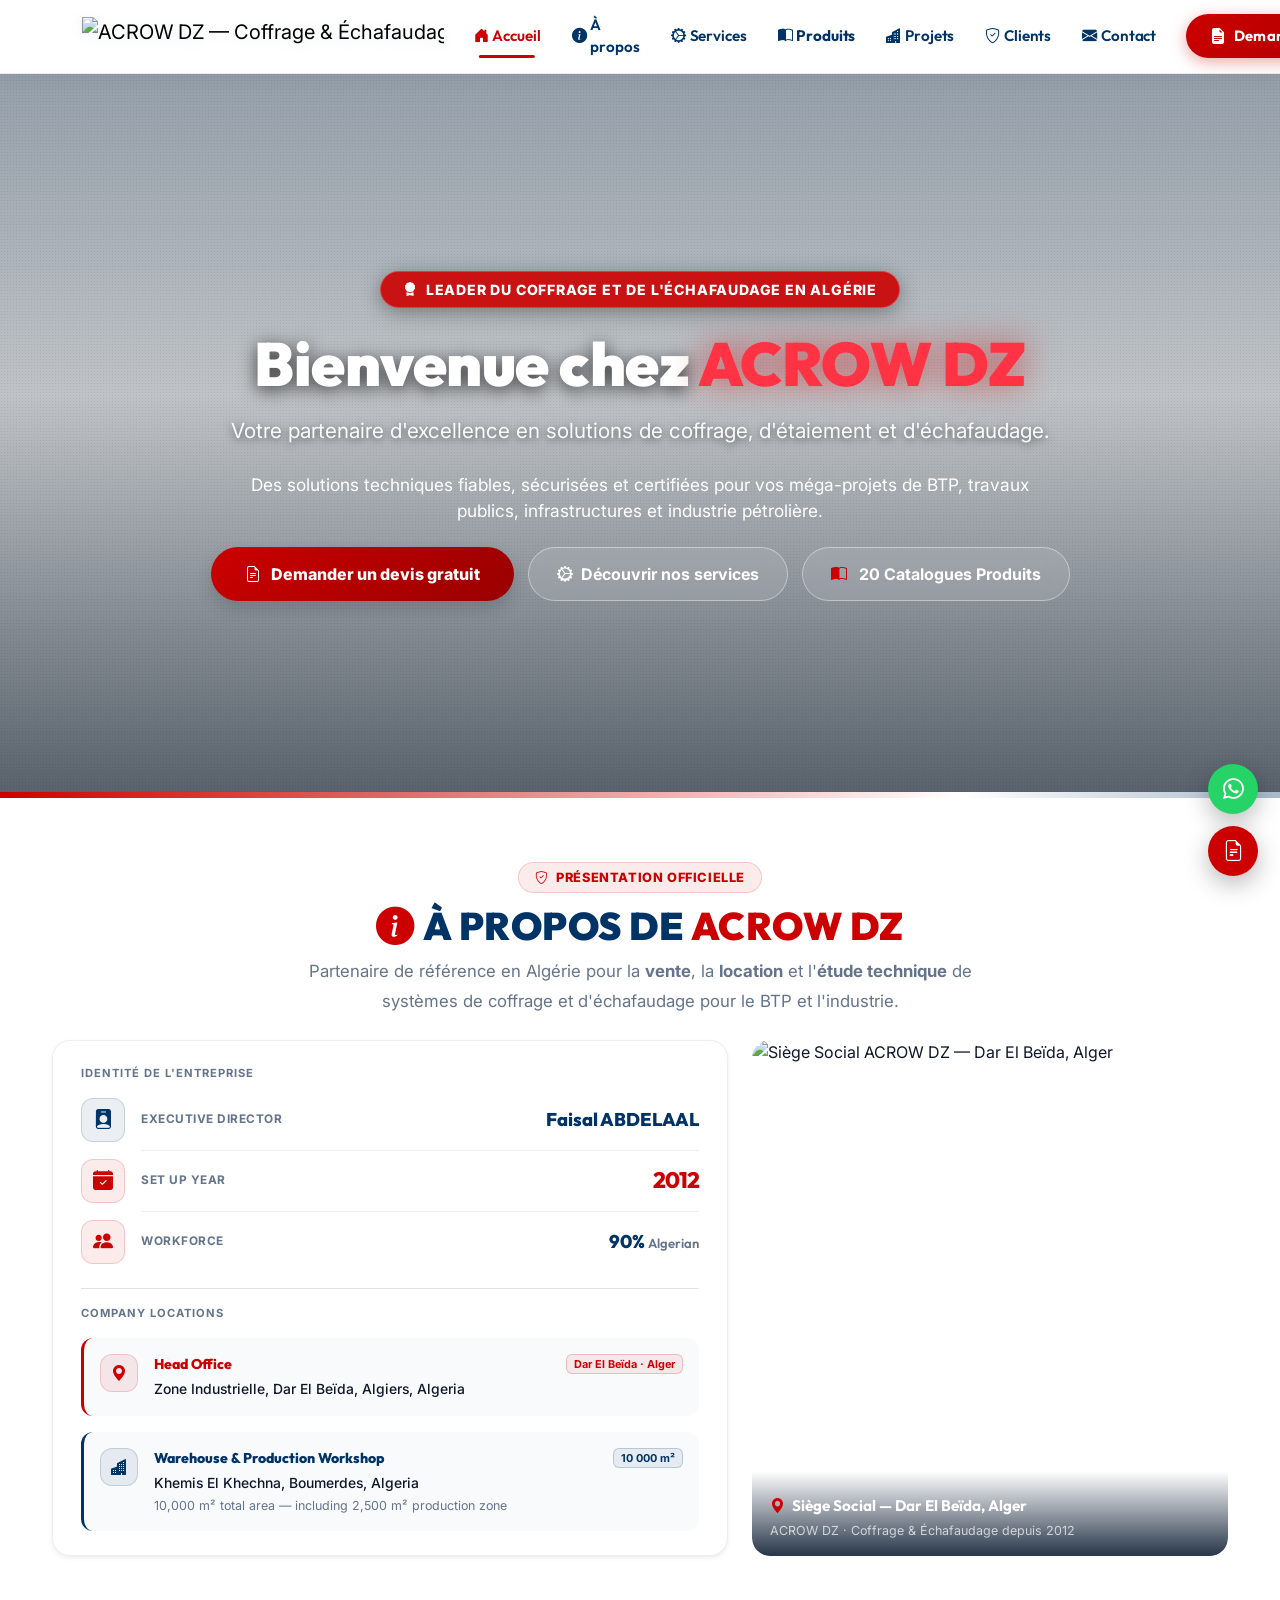
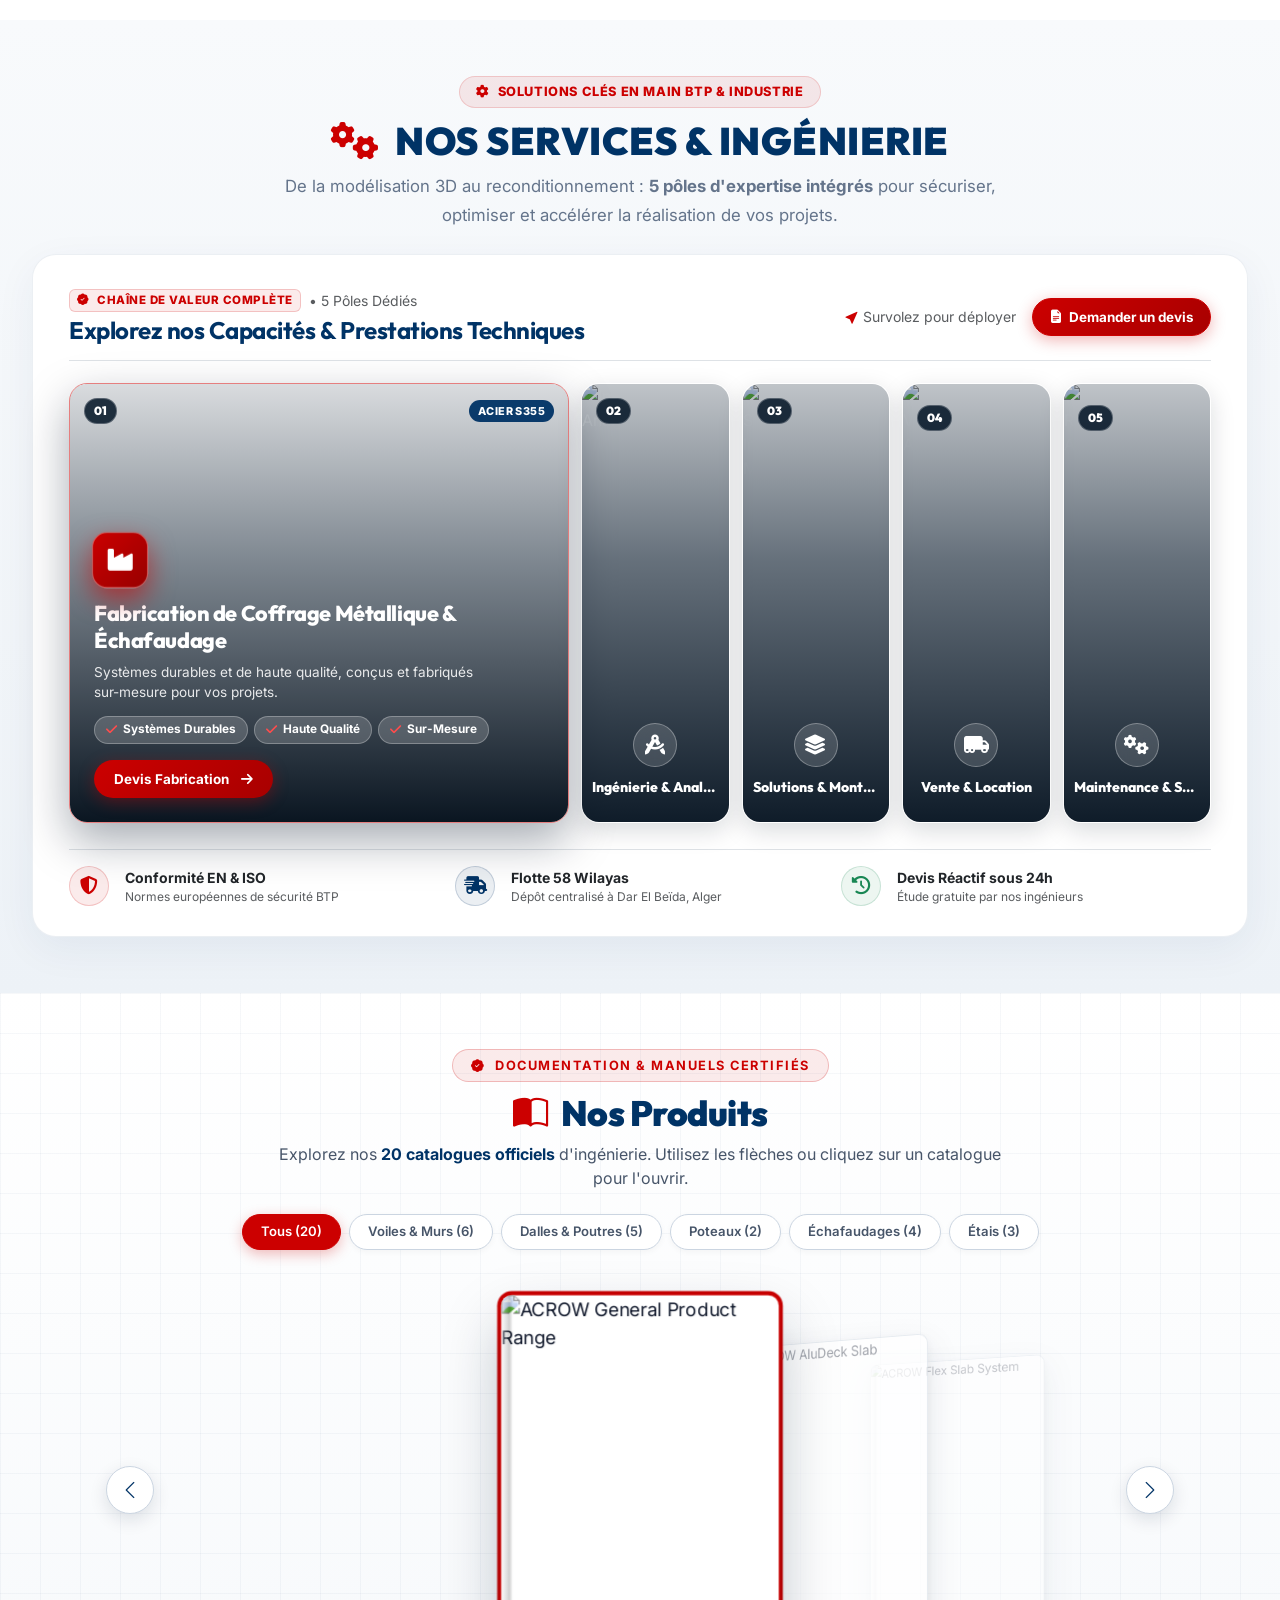
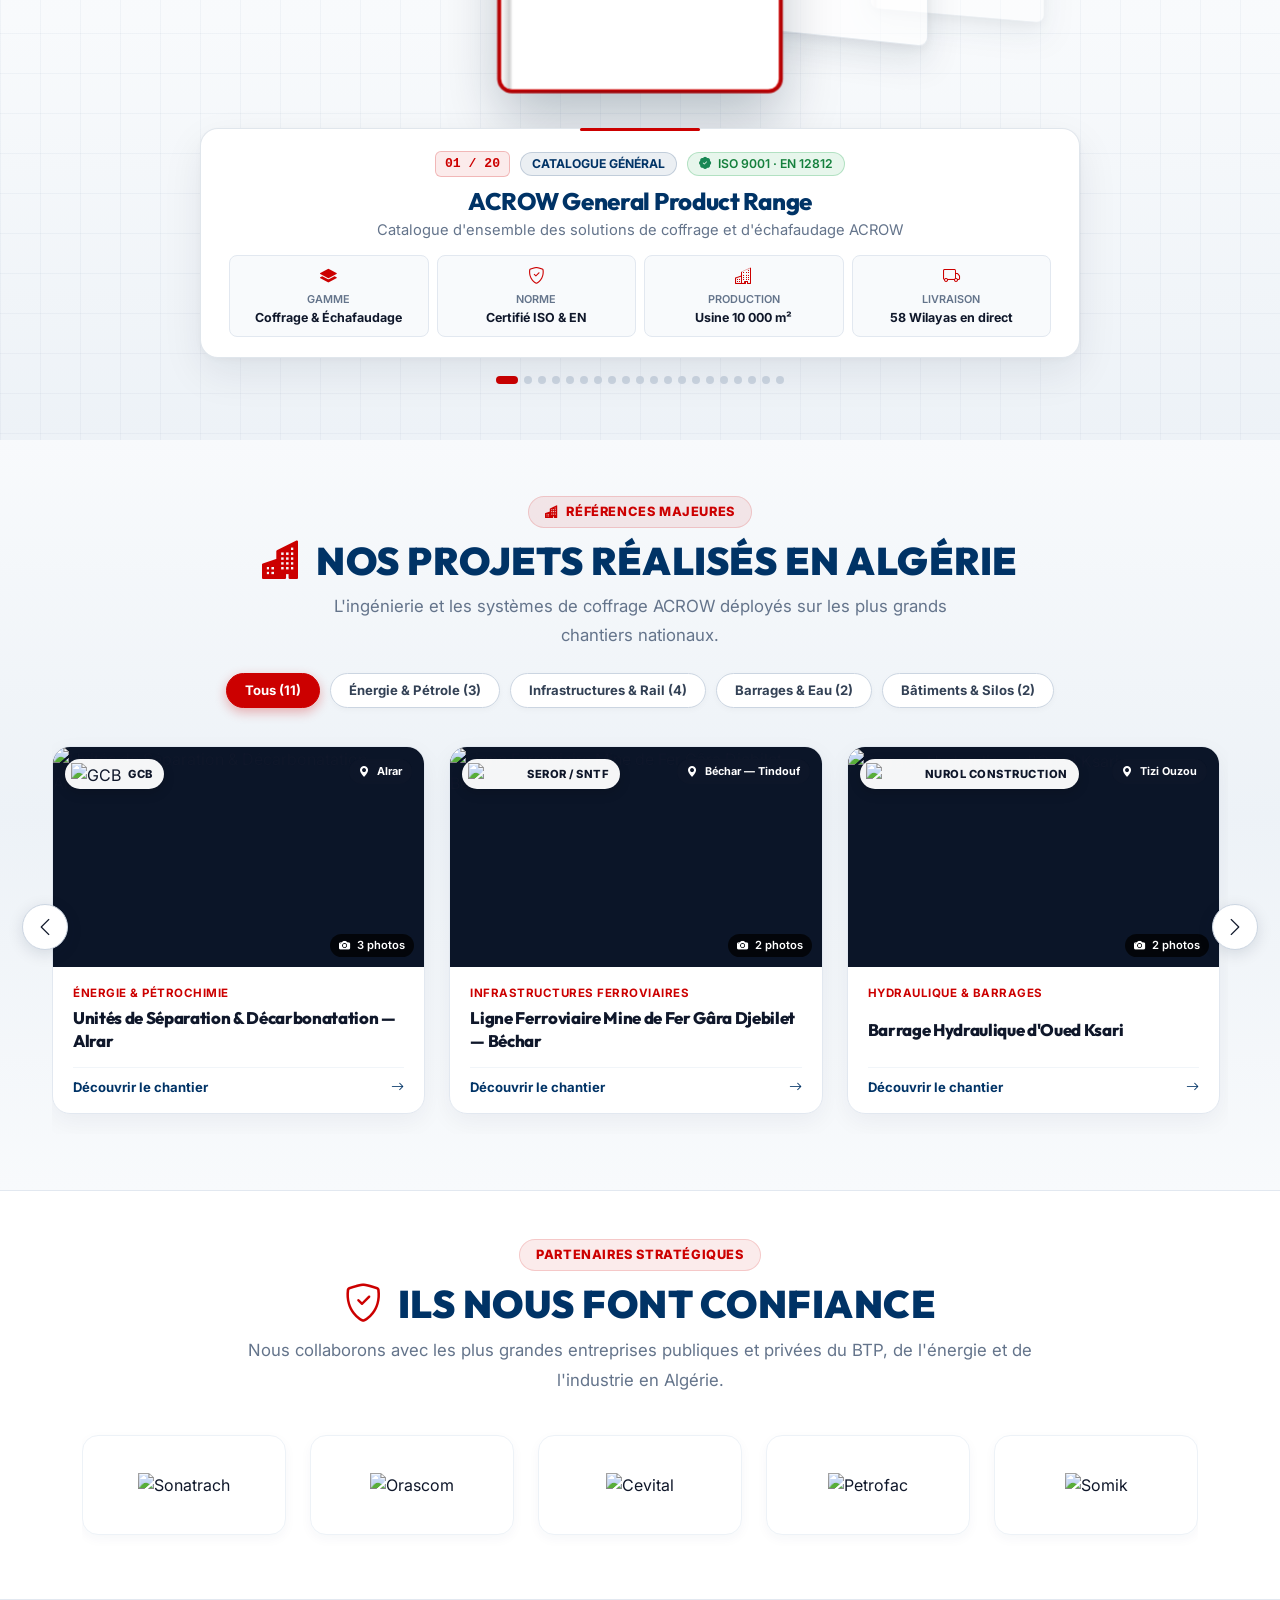
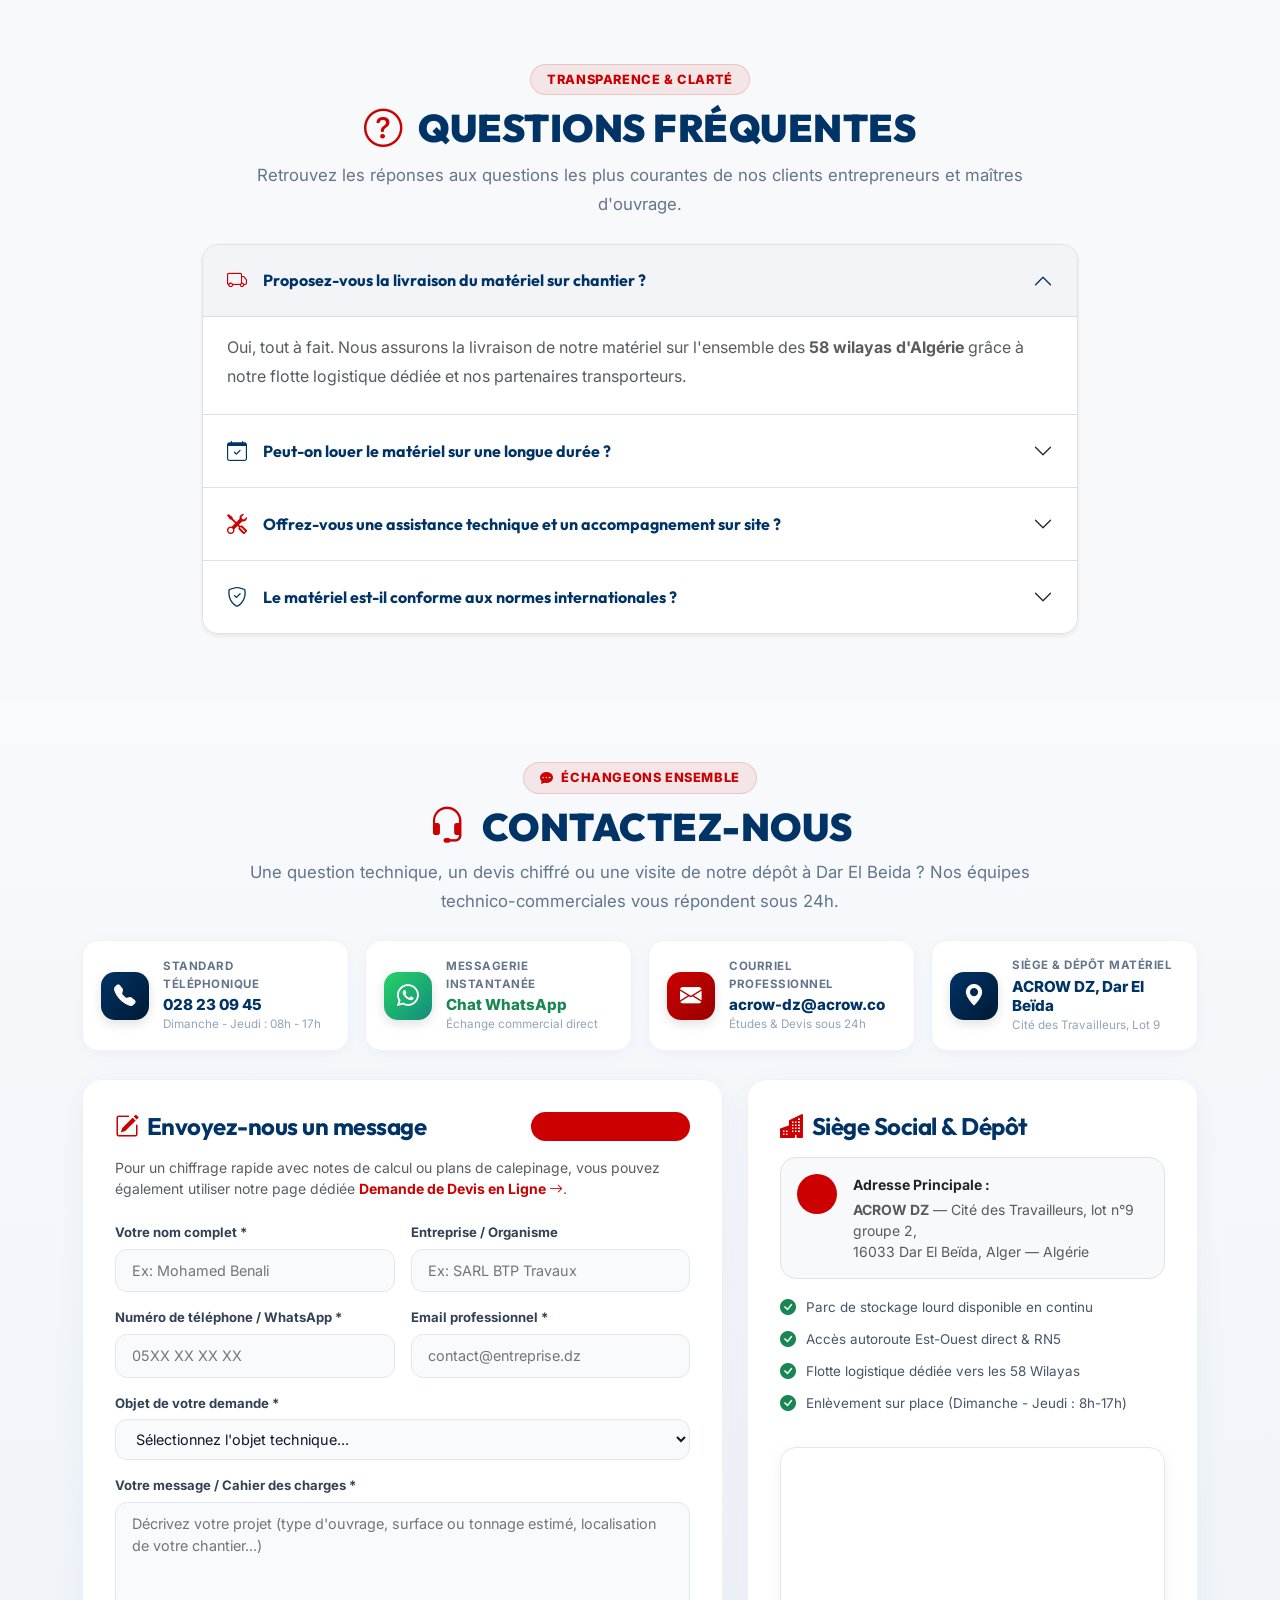
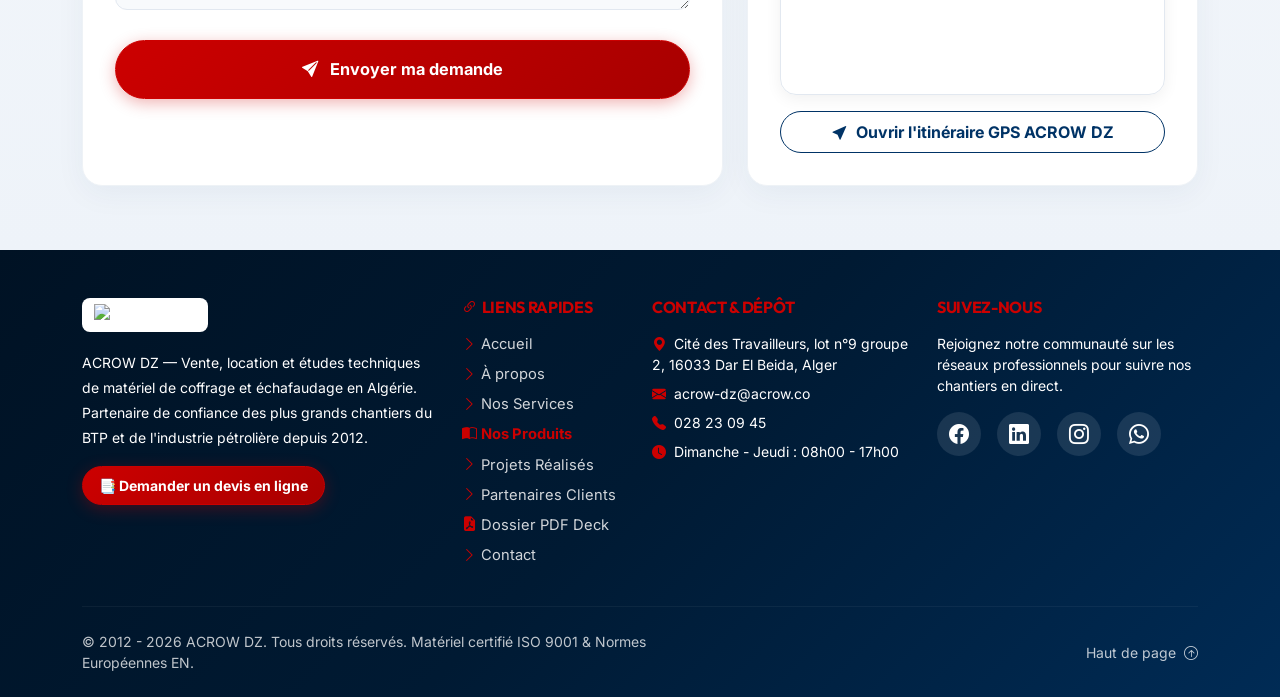
==== templates/index.html @ 298b7cd0 "Correction complete du scrolling et modernisation prestigieuse des icones de la section Services (Fo" ====
<!DOCTYPE html>
<html lang="fr">
<head>
  <meta charset="UTF-8" />
  <meta name="viewport" content="width=device-width, initial-scale=1.0, maximum-scale=5.0" />
  <meta name="description" content="ACROW DZ — Vente, location et études techniques de matériel de coffrage et échafaudage en Algérie. Solutions certifiées BTP, travaux publics et industrie." />
  <meta name="theme-color" content="#003366" />
  <meta http-equiv="Cache-Control" content="no-cache, no-store, must-revalidate" />
  <meta http-equiv="Pragma" content="no-cache" />
  <meta http-equiv="Expires" content="0" />
  <title>ACROW DZ — Leader du Coffrage & de l'Échafaudage en Algérie</title>

  <!-- Favicon -->
  <link rel="icon" type="image/png" href="assets/images/logo.png" />

  <!-- Preconnect & Google Fonts -->
  <link rel="preconnect" href="https://fonts.googleapis.com">
  <link rel="preconnect" href="https://fonts.gstatic.com" crossorigin>
  <link href="https://fonts.googleapis.com/css2?family=Inter:wght@300;400;500;600;700;800&family=Outfit:wght@400;500;600;700;800;900&family=Plus+Jakarta+Sans:wght@400;500;600;700;800&display=swap" rel="stylesheet">

  <!-- Bootstrap 5 CSS -->
  <link href="https://cdn.jsdelivr.net/npm/bootstrap@5.3.2/dist/css/bootstrap.min.css" rel="stylesheet" />

  <!-- Icons -->
  <!-- Local Offline Bootstrap Icons with CDN Fallback -->
  <link href="assets/vendor/bootstrap-icons/bootstrap-icons.css" rel="stylesheet" />
  <link href="https://cdn.jsdelivr.net/npm/bootstrap-icons@1.11.3/font/bootstrap-icons.css" rel="stylesheet" />
  <link rel="stylesheet" href="https://cdnjs.cloudflare.com/ajax/libs/font-awesome/6.4.2/css/all.min.css" />

  <!-- AOS Animations -->
  <link href="https://cdn.jsdelivr.net/npm/aos@2.3.4/dist/aos.css" rel="stylesheet" />

  <!-- Swiper Carousel -->
  <link rel="stylesheet" href="https://cdn.jsdelivr.net/npm/swiper@11/swiper-bundle.min.css" />

  <style>
    :root {
      /* Palette Officielle ACROW DZ */
      --primary-blue: #003366;
      --primary-blue-dark: #001a33;
      --primary-blue-deep: #001224;
      --primary-blue-light: #004d99;
      --accent-red: #cc0000;
      --accent-red-hover: #a80000;
      --accent-red-bright: #e60000;
      --accent-red-subtle: rgba(204, 0, 0, 0.08);

      /* Harmonisation Bootstrap 5 */
      --bs-primary: #003366;
      --bs-primary-rgb: 0, 51, 102;
      --bs-danger: #cc0000;
      --bs-danger-rgb: 204, 0, 0;
      --bs-link-color: #003366;
      --bs-link-hover-color: #cc0000;

      /* Neutres et Surfaces */
      --light-bg: #f8fafc;
      --card-bg: #ffffff;
      --section-alt-bg: #f1f5f9;
      --text-dark: #0f172a;
      --text-muted: #64748b;
      --white: #ffffff;
      --shadow-subtle: 0 4px 20px rgba(0, 51, 102, 0.06);
      --shadow-card: 0 10px 30px rgba(0, 51, 102, 0.08);
      --shadow-card-hover: 0 20px 45px rgba(0, 51, 102, 0.16);
      --border-radius: 20px;
      --header-height-desktop: 70px;
      --header-height-mobile: 64px;
    }

    /* Utilitaires de Couleurs Harmonisées ACROW DZ */
    .text-primary { color: var(--primary-blue) !important; }
    .bg-primary {
      --bs-bg-opacity: 1;
      background-color: rgba(0, 51, 102, var(--bs-bg-opacity)) !important;
    }
    .text-danger { color: var(--accent-red) !important; }
    .bg-danger {
      --bs-bg-opacity: 1;
      background-color: rgba(204, 0, 0, var(--bs-bg-opacity)) !important;
    }
    .border-primary { border-color: var(--primary-blue) !important; }
    .border-danger { border-color: var(--accent-red) !important; }

    .btn-outline-primary {
      color: var(--primary-blue) !important;
      border-color: var(--primary-blue) !important;
      background-color: transparent !important;
      transition: all 0.25s ease;
    }
    .btn-outline-primary:hover,
    .btn-outline-primary:active,
    .btn-outline-primary:focus {
      color: #ffffff !important;
      background-color: var(--primary-blue) !important;
      border-color: var(--primary-blue) !important;
      box-shadow: 0 6px 20px rgba(0, 51, 102, 0.25) !important;
    }

    .btn-danger {
      background: linear-gradient(135deg, var(--accent-red) 0%, #a80000 100%) !important;
      border-color: var(--accent-red) !important;
      color: #ffffff !important;
      box-shadow: 0 4px 16px rgba(204, 0, 0, 0.3) !important;
      transition: all 0.25s ease;
    }
    .btn-danger:hover,
    .btn-danger:active,
    .btn-danger:focus {
      background: linear-gradient(135deg, #e60000 0%, #bf0000 100%) !important;
      border-color: #bf0000 !important;
      color: #ffffff !important;
      box-shadow: 0 8px 24px rgba(204, 0, 0, 0.45) !important;
      transform: translateY(-2px);
    }

    .accordion-button:not(.collapsed) {
      color: var(--primary-blue) !important;
      background-color: rgba(0, 51, 102, 0.05) !important;
      box-shadow: inset 0 -1px 0 rgba(0, 51, 102, 0.12) !important;
    }
    .accordion-button:focus {
      border-color: var(--primary-blue) !important;
      box-shadow: 0 0 0 0.25rem rgba(0, 51, 102, 0.15) !important;
    }

    * { box-sizing: border-box; }
    html {
      scroll-behavior: smooth;
      width: 100%;
      max-width: 100vw;
      overflow-x: hidden;
      -webkit-text-size-adjust: 100%;
    }
    body {
      font-family: 'Inter', 'Plus Jakarta Sans', -apple-system, BlinkMacSystemFont, 'Segoe UI', Roboto, sans-serif;
      color: var(--text-dark);
      background-color: #ffffff;
      -webkit-font-smoothing: antialiased;
      -moz-osx-font-smoothing: grayscale;
      text-rendering: optimizeLegibility;
      overflow-x: hidden;
      width: 100%;
      max-width: 100vw;
      position: relative;
      padding-top: var(--header-height-desktop);
    }
    /* Empêche le zoom forcé d'iOS Safari lors du tap sur un champ de formulaire */
    @media (max-width: 768px) {
      input, select, textarea {
        font-size: 16px !important;
      }
    }
    @media (max-width: 991.98px) {
      body {
        padding-top: var(--header-height-mobile);
      }
    }
    h1, h2, h3, h4, h5, h6, .brand-font, .section-title {
      font-family: 'Outfit', -apple-system, BlinkMacSystemFont, sans-serif;
      letter-spacing: -0.02em;
    }
    section, header.hero {
      scroll-margin-top: calc(var(--header-height-desktop) + 16px);
    }
    @media (max-width: 991.98px) {
      section, header.hero {
        scroll-margin-top: calc(var(--header-height-mobile) + 16px);
      }
    }

    /* ==========================================
       SITE HEADER WRAPPER (UNIFIED FIXED CONTAINER)
       ========================================== */
    .site-header-wrapper {
      position: fixed;
      top: 0;
      left: 0;
      right: 0;
      width: 100%;
      z-index: 1050;
      transition: all 0.3s cubic-bezier(0.16, 1, 0.3, 1);
    }

    /* MODERN GLASS NAVBAR */
    .modern-navbar {
      background: rgba(255, 255, 255, 0.98) !important;
      backdrop-filter: blur(16px);
      -webkit-backdrop-filter: blur(16px);
      padding: 0.35rem 0;
      border-bottom: 1px solid rgba(0, 51, 102, 0.08);
      box-shadow: 0 4px 20px rgba(0, 26, 51, 0.06);
      transition: all 0.25s ease;
    }
    .site-header-wrapper.scrolled .modern-navbar {
      background: #ffffff !important;
      padding: 0.2rem 0;
      box-shadow: 0 6px 25px rgba(0, 26, 51, 0.12);
      border-bottom-color: rgba(0, 51, 102, 0.1);
    }

    .navbar-brand {
      display: inline-flex;
      align-items: center;
      transition: transform 0.25s ease;
    }
    .navbar-brand:hover {
      transform: scale(1.02);
    }
    .logo-navbar {
      height: 38px;
      max-height: 40px;
      width: auto;
      object-fit: contain;
      filter: drop-shadow(0 2px 6px rgba(0, 51, 102, 0.08));
      transition: height 0.25s ease, max-height 0.25s ease;
    }
    .site-header-wrapper.scrolled .logo-navbar {
      height: 32px;
      max-height: 34px;
    }
    @media (max-width: 991.98px) {
      .logo-navbar {
        height: 32px;
        max-height: 34px;
      }
      .site-header-wrapper.scrolled .logo-navbar {
        height: 28px;
        max-height: 30px;
      }
    }
    @media (max-width: 575.98px) {
      .logo-navbar {
        height: 27px;
        max-height: 28px;
      }
      .site-header-wrapper.scrolled .logo-navbar {
        height: 24px;
        max-height: 25px;
      }
    }

    /* Nav Links Styling */
    .navbar-nav {
      gap: 4px;
    }
    .nav-link {
      font-family: 'Outfit', sans-serif;
      font-weight: 600;
      font-size: 0.95rem;
      letter-spacing: -0.01em;
      color: var(--primary-blue) !important;
      position: relative;
      padding: 0.5rem 0.85rem !important;
      border-radius: 8px;
      transition: color 0.25s ease;
      display: inline-flex;
      align-items: center;
    }
    .nav-link::after {
      content: "";
      position: absolute;
      bottom: -2px;
      left: 50%;
      transform: translateX(-50%);
      width: 0;
      height: 3px;
      background: var(--accent-red);
      transition: width 0.25s ease;
      border-radius: 4px;
    }
    .nav-link:hover, .nav-link.active {
      color: var(--accent-red) !important;
    }
    .nav-link:hover::after, .nav-link.active::after {
      width: 60%;
    }

    /* Bouton Demande de Devis (Ajusté & Épuré) */
    .btn-devis-nav {
      background: linear-gradient(135deg, var(--accent-red) 0%, #a80000 100%);
      color: #ffffff !important;
      font-family: 'Outfit', sans-serif;
      font-weight: 700;
      font-size: 0.92rem;
      letter-spacing: 0.2px;
      border-radius: 50px;
      padding: 10px 24px;
      box-shadow: 0 4px 16px rgba(204, 0, 0, 0.35);
      border: none;
      display: inline-flex;
      align-items: center;
      gap: 8px;
      transition: all 0.25s ease;
      text-decoration: none;
      white-space: nowrap;
    }
    .btn-devis-nav:hover {
      background: linear-gradient(135deg, #e60000 0%, #bf0000 100%);
      color: #ffffff !important;
      transform: translateY(-2px);
      box-shadow: 0 8px 24px rgba(204, 0, 0, 0.5);
    }
    .btn-devis-nav i {
      font-size: 1rem;
    }

    /* Modern Toggler for Mobile */
    .navbar-toggler {
      border: 1.5px solid rgba(0, 51, 102, 0.16) !important;
      border-radius: 10px;
      padding: 7px 11px;
      background: rgba(0, 51, 102, 0.04);
      transition: all 0.2s ease;
    }
    .navbar-toggler:focus {
      box-shadow: 0 0 0 3px rgba(0, 51, 102, 0.12) !important;
    }
    .navbar-toggler-icon {
      width: 22px;
      height: 22px;
      background-size: 100% 100%;
    }

    /* Responsive Mobile Menu Drawer */
    @media (max-width: 991.98px) {
      .modern-navbar .navbar-collapse {
        background: #ffffff;
        border-radius: 18px;
        padding: 16px 20px 20px;
        margin-top: 12px;
        border: 1px solid rgba(0, 51, 102, 0.1);
        box-shadow: 0 16px 40px rgba(0, 26, 51, 0.16);
        max-height: calc(100vh - 85px);
        overflow-y: auto;
        -webkit-overflow-scrolling: touch;
      }
      .navbar-nav {
        gap: 0;
      }
      .navbar-nav .nav-item {
        border-bottom: 1px solid rgba(0, 51, 102, 0.05);
      }
      .navbar-nav .nav-item:last-child {
        border-bottom: none;
      }
      .navbar-nav .nav-link {
        padding: 12px 14px !important;
        font-size: 0.98rem;
        width: 100%;
        min-height: 44px;
        display: flex;
        align-items: center;
      }
      .nav-link::after {
        display: none;
      }
      .navbar-nav .nav-link.active,
      .navbar-nav .nav-link:hover {
        background: rgba(0, 51, 102, 0.04);
        border-radius: 8px;
      }
      .btn-devis-nav {
        width: 100%;
        justify-content: center;
        margin-top: 14px;
        padding: 12px 20px;
        font-size: 0.98rem;
        min-height: 44px;
      }
    }

    /* ==========================================
       HERO WITH CINEMATIC VIDEO BACKGROUND
       ========================================== */
    .hero {
      position: relative;
      min-height: calc(88vh - var(--header-height-desktop));
      display: flex;
      flex-direction: column;
      justify-content: center;
      align-items: center;
      color: var(--white);
      text-align: center;
      overflow: hidden;
      padding: 60px 0 50px;
    }
    @media (max-width: 991.98px) {
      .hero {
        min-height: calc(82vh - var(--header-height-mobile));
        padding: 48px 0 38px;
      }
    }
    @media (max-width: 575.98px) {
      .hero {
        min-height: auto;
        padding: 34px 0 28px;
      }
    }
    .hero video.video-bg {
      position: absolute;
      top: 0;
      left: 0;
      width: 100%;
      height: 100%;
      object-fit: cover;
      z-index: 0;
      filter: contrast(1.10) saturate(1.18) brightness(1.02);
      transform: translate3d(0, 0, 0);
      -webkit-transform: translate3d(0, 0, 0);
      backface-visibility: hidden;
      will-change: transform;
      image-rendering: -webkit-optimize-contrast;
      image-rendering: crisp-edges;
    }
    .hero::before {
      content: "";
      position: absolute;
      inset: 0;
      background: linear-gradient(180deg, rgba(0, 26, 51, 0.42) 0%, rgba(0, 15, 30, 0.25) 45%, rgba(0, 15, 30, 0.65) 100%);
      z-index: 1;
      pointer-events: none;
    }
    .hero::after {
      content: "";
      position: absolute;
      inset: 0;
      background-image: radial-gradient(rgba(0, 0, 0, 0.12) 1px, transparent 1px);
      background-size: 3px 3px;
      z-index: 1;
      pointer-events: none;
      opacity: 0.6;
    }
    .hero .container {
      position: relative;
      z-index: 2;
      max-width: 1040px;
      width: 100%;
    }
    .hero-badge-tag {
      display: inline-flex;
      align-items: center;
      gap: 8px;
      background: rgba(204, 0, 0, 0.9);
      backdrop-filter: blur(8px);
      color: #fff;
      font-weight: 800;
      font-size: 0.88rem;
      padding: 7px 22px;
      border-radius: 50px;
      letter-spacing: 0.8px;
      text-transform: uppercase;
      margin-bottom: 20px;
      box-shadow: 0 4px 20px rgba(0, 0, 0, 0.35);
      border: 1px solid rgba(255, 255, 255, 0.2);
    }
    @media (max-width: 575.98px) {
      .hero-badge-tag {
        font-size: 0.72rem;
        padding: 5px 14px;
        margin-bottom: 14px;
        letter-spacing: 0.4px;
      }
    }
    .hero h1 {
      font-size: clamp(1.85rem, 5.2vw, 3.8rem);
      font-weight: 900;
      letter-spacing: -0.5px;
      line-height: 1.18;
      margin-bottom: 1rem;
      text-shadow: 0 4px 18px rgba(0, 0, 0, 0.7);
    }
    .hero h1 .brand {
      color: #ff3344;
      text-shadow: 0 0 35px rgba(204, 0, 0, 0.6);
    }
    .hero p.lead {
      font-size: clamp(0.98rem, 2vw, 1.3rem);
      font-weight: 400;
      line-height: 1.55;
      max-width: 860px;
      margin: 0 auto 1.5rem;
      color: rgba(255, 255, 255, 0.95);
      text-shadow: 0 2px 8px rgba(0,0,0,0.6);
    }
    .hero-cta-group {
      display: flex;
      flex-wrap: wrap;
      justify-content: center;
      gap: 14px;
      margin-bottom: 0;
    }
    @media (max-width: 575.98px) {
      .hero-cta-group {
        flex-direction: column;
        align-items: center;
        gap: 10px;
        margin-bottom: 0;
      }
      .btn-hero-primary,
      .btn-hero-outline {
        width: 100% !important;
        max-width: 320px !important;
        justify-content: center !important;
        padding: 12px 20px !important;
        font-size: 0.92rem !important;
      }
    }
    .btn-hero-primary {
      background: linear-gradient(135deg, var(--accent-red) 0%, #990000 100%);
      color: #fff;
      font-weight: 800;
      border-radius: 50px;
      padding: 14px 34px;
      box-shadow: 0 8px 25px rgba(204, 0, 0, 0.45);
      border: none;
      display: inline-flex;
      align-items: center;
      gap: 10px;
      text-decoration: none;
    }
    .btn-hero-primary:hover {
      background: linear-gradient(135deg, #a80000 0%, #770000 100%);
      color: #fff;
      transform: translateY(-2px);
      box-shadow: 0 12px 30px rgba(204, 0, 0, 0.6);
    }
    .btn-hero-outline {
      background: rgba(255, 255, 255, 0.1);
      backdrop-filter: blur(10px);
      border: 1.5px solid rgba(255, 255, 255, 0.4);
      color: #fff;
      font-weight: 700;
      border-radius: 50px;
      padding: 14px 28px;
      display: inline-flex;
      align-items: center;
      gap: 8px;
      text-decoration: none;
    }
    .btn-hero-outline:hover {
      background: rgba(255, 255, 255, 0.25);
      border-color: #fff;
      color: #fff;
      transform: translateY(-2px);
    }

    /* HERO FEATURE RIBBON RESPONSIVE */
    .hero-feature-ribbon {
      display: grid;
      grid-template-columns: repeat(4, 1fr);
      gap: 12px;
      width: 100%;
      max-width: 1040px;
      margin: 0 auto;
    }
    .hero-feature-card {
      background: rgba(0, 26, 51, 0.78);
      backdrop-filter: blur(12px);
      -webkit-backdrop-filter: blur(12px);
      border: 1px solid rgba(255, 255, 255, 0.16);
      border-radius: 16px;
      padding: 12px 16px;
      display: flex;
      align-items: center;
      gap: 12px;
      text-align: left;
      box-shadow: 0 8px 25px rgba(0, 0, 0, 0.3);
      transition: all 0.3s;
    }
    .hero-feature-card:hover {
      background: rgba(0, 51, 102, 0.88);
      border-color: var(--accent-red);
      transform: translateY(-3px);
    }
    .hero-feature-icon {
      font-size: 1.6rem;
      color: #ff4d4d;
      flex-shrink: 0;
    }
    .hero-feature-title {
      font-weight: 700;
      font-size: 0.90rem;
      margin-bottom: 2px;
      color: #fff;
      line-height: 1.25;
    }
    .hero-feature-sub {
      font-size: 0.74rem;
      color: rgba(255, 255, 255, 0.75);
      margin: 0;
      line-height: 1.25;
    }
    @media (max-width: 991.98px) {
      .hero-feature-ribbon {
        grid-template-columns: repeat(2, 1fr);
        gap: 10px;
      }
      .hero-feature-card {
        padding: 10px 14px;
      }
      .hero-feature-icon {
        font-size: 1.35rem;
      }
      .hero-feature-title {
        font-size: 0.84rem;
      }
      .hero-feature-sub {
        font-size: 0.70rem;
      }
    }
    @media (max-width: 575.98px) {
      .hero-feature-ribbon {
        grid-template-columns: repeat(2, 1fr);
        gap: 8px;
      }
      .hero-feature-card {
        padding: 9px 10px;
        gap: 8px;
        border-radius: 12px;
      }
      .hero-feature-icon {
        font-size: 1.2rem;
      }
      .hero-feature-title {
        font-size: 0.76rem;
      }
      .hero-feature-sub {
        font-size: 0.65rem;
        display: -webkit-box;
        -webkit-line-clamp: 1;
        -webkit-box-orient: vertical;
        overflow: hidden;
      }
    }

    /* PULSE LINE */
    .pulse-line {
      height: 6px;
      width: 100%;
      background: linear-gradient(90deg, #cc0000, #ffffff, #003366, #ffffff, #cc0000);
      background-size: 300% 100%;
      animation: pulseMove 3.5s infinite linear;
    }
    @keyframes pulseMove {
      0% { background-position: 0% 50%; }
      100% { background-position: 100% 50%; }
    }

    /* ==========================================
       SECTION COMMONS & CARDS
       ========================================== */
    .section-title {
      color: var(--primary-blue);
      font-weight: 900;
      text-transform: uppercase;
      letter-spacing: 0.5px;
      font-size: clamp(1.8rem, 3vw, 2.5rem);
      margin-bottom: 0.6rem;
    }
    .section-sub {
      color: var(--text-muted);
      max-width: 820px;
      margin: 0 auto 2.5rem;
      font-size: 1.05rem;
      line-height: 1.75;
    }
    .badge-sub {
      display: inline-block;
      background: var(--accent-red-subtle);
      color: var(--accent-red);
      font-weight: 800;
      font-size: 0.8rem;
      padding: 5px 16px;
      border-radius: 50px;
      text-transform: uppercase;
      letter-spacing: 0.6px;
      margin-bottom: 10px;
      border: 1px solid rgba(204, 0, 0, 0.15);
    }

    /* ==========================================
       À PROPOS / COMPACT & SLEEK (PAS DE CARTE GRANDE NI CHARGÉE)
       ========================================== */
    .corporate-compact-card {
      background: #ffffff;
      border-radius: 18px;
      padding: 24px 28px;
      border: 1.5px solid rgba(0, 51, 102, 0.08);
      box-shadow: 0 6px 24px rgba(0, 51, 102, 0.05);
      transition: all 0.3s ease;
    }
    .corporate-compact-card:hover {
      box-shadow: 0 12px 32px rgba(0, 51, 102, 0.09);
      border-color: rgba(204, 0, 0, 0.25);
    }
    .compact-icon {
      width: 44px;
      height: 44px;
      border-radius: 12px;
      display: flex;
      align-items: center;
      justify-content: center;
      font-size: 1.25rem;
      flex-shrink: 0;
      transition: transform 0.25s ease;
    }
    .compact-icon-red {
      background: rgba(204, 0, 0, 0.08) !important;
      color: #cc0000 !important;
      border: 1px solid rgba(204, 0, 0, 0.16) !important;
    }
    .compact-icon-blue {
      background: rgba(0, 51, 102, 0.08) !important;
      color: #003366 !important;
      border: 1px solid rgba(0, 51, 102, 0.16) !important;
    }
    .compact-label {
      font-size: 0.74rem;
      font-weight: 700;
      text-transform: uppercase;
      letter-spacing: 0.5px;
      color: var(--text-muted);
      margin-bottom: 2px;
    }
    .compact-val {
      font-family: 'Outfit', sans-serif;
      font-size: 1.15rem;
      font-weight: 800;
      color: var(--primary-blue);
      line-height: 1.2;
    }
    .compact-loc-box {
      background: #f8fafc;
      border: 1px solid #e2e8f0;
      border-radius: 12px;
      padding: 14px 16px;
      transition: all 0.25s ease;
    }
    .compact-loc-box:hover {
      background: #ffffff;
      border-color: rgba(0, 51, 102, 0.2);
      box-shadow: 0 4px 14px rgba(0, 51, 102, 0.06);
    }
    .compact-loc-title {
      font-family: 'Outfit', sans-serif;
      font-size: 0.95rem;
      font-weight: 800;
    }
    .compact-loc-text {
      font-size: 0.88rem;
      color: var(--text-dark);
      font-weight: 500;
      line-height: 1.45;
    }

            /* ==========================================
       MODÈLE 3 : ACCORDÉON PANORAMIQUE EXPANSIBLE (GRANDE CARD)
       ========================================== */
    .services-grand-card {
      background: #ffffff;
      border-radius: 24px;
      padding: 34px 36px 30px;
      border: 1.5px solid rgba(0, 51, 102, 0.08);
      box-shadow: 0 12px 40px rgba(0, 51, 102, 0.06);
      transition: all 0.3s ease;
    }
    .services-grand-card:hover {
      box-shadow: 0 18px 50px rgba(0, 51, 102, 0.10);
      border-color: rgba(204, 0, 0, 0.22);
    }
    @media (max-width: 991.98px) {
      .services-grand-card {
        padding: 24px 20px;
        border-radius: 20px;
      }
    }
    @media (max-width: 575.98px) {
      .services-grand-card {
        padding: 18px 14px;
        border-radius: 16px;
      }
    }

    .services-accordion-wrap {
      display: flex;
      gap: 12px;
      height: 440px;
      width: 100%;
      margin: 22px 0 26px;
    }
    @media (max-width: 991.98px) {
      .services-accordion-wrap {
        height: 480px;
        gap: 8px;
      }
    }
    @media (max-width: 767.98px) {
      .services-accordion-wrap {
        flex-direction: column;
        height: auto;
        gap: 12px;
      }
    }

    .service-acc-panel {
      position: relative;
      flex: 1;
      height: 100%;
      border-radius: 18px;
      overflow: hidden;
      cursor: pointer;
      text-decoration: none;
      color: #ffffff;
      transition: flex 0.65s cubic-bezier(0.25, 1, 0.45, 1), transform 0.4s ease, box-shadow 0.4s ease;
      box-shadow: 0 8px 24px rgba(0, 18, 36, 0.15);
      border: 1.5px solid rgba(255, 255, 255, 0.12);
      display: flex;
      flex-direction: column;
      justify-content: flex-end;
    }
    @media (max-width: 767.98px) {
      .services-accordion-wrap {
        display: flex;
        flex-direction: column;
        height: auto;
        gap: 16px;
        margin: 12px 0 24px;
      }
      .service-acc-panel {
        min-height: 350px !important;
        height: auto !important;
        border-radius: 18px;
        box-shadow: 0 10px 28px rgba(0, 18, 36, 0.2);
        border: 1.5px solid rgba(255, 255, 255, 0.18);
        transition: border-color 0.25s ease, box-shadow 0.25s ease;
      }
      .service-acc-panel.is-in-view,
      .service-acc-panel:active {
        border-color: rgba(204, 0, 0, 0.8);
        box-shadow: 0 14px 36px rgba(204, 0, 0, 0.28);
      }
      .service-acc-title {
        font-size: 1.22rem;
        line-height: 1.3;
        margin-bottom: 8px;
      }
      .service-acc-desc {
        font-size: 0.86rem;
        line-height: 1.55;
        max-width: 100%;
        margin-bottom: 12px;
      }
      .service-acc-chips {
        margin-bottom: 14px;
      }
      .service-acc-btn {
        width: 100%;
        justify-content: center;
        padding: 11px 20px;
        font-size: 0.88rem;
      }
    }
    @media (max-width: 480px) {
      .services-accordion-wrap {
        gap: 14px;
      }
      .service-acc-panel {
        min-height: 330px !important;
        border-radius: 16px;
      }
      .service-acc-title {
        font-size: 1.12rem;
      }
      .service-acc-desc {
        font-size: 0.82rem;
      }
      .service-acc-chip {
        font-size: 0.70rem;
        padding: 3px 8px;
      }
    }

    /* Sticky Fast-Scroll Chips for Mobile Services */
    .services-mobile-chips-wrapper {
      position: sticky;
      top: 50px;
      z-index: 20;
      background: rgba(255, 255, 255, 0.95);
      backdrop-filter: blur(12px);
      -webkit-backdrop-filter: blur(12px);
      margin: -4px -14px 14px;
      padding: 8px 14px;
      border-bottom: 1px solid rgba(0, 51, 102, 0.08);
      border-top: 1px solid rgba(0, 51, 102, 0.04);
    }
    .services-mobile-chips {
      scrollbar-width: none;
      -ms-overflow-style: none;
      -webkit-overflow-scrolling: touch;
      display: flex;
      gap: 8px;
      padding: 2px 2px 4px;
    }
    .services-mobile-chips::-webkit-scrollbar {
      display: none;
    }
    .serv-mob-chip {
      background: #f1f5f9;
      border: 1.5px solid #cbd5e1;
      color: var(--primary-blue);
      font-size: 0.78rem;
      font-weight: 700;
      padding: 7px 15px;
      border-radius: 50px;
      white-space: nowrap;
      flex-shrink: 0;
      transition: all 0.2s ease;
      box-shadow: 0 2px 6px rgba(0, 0, 0, 0.04);
      cursor: pointer;
      display: inline-flex;
      align-items: center;
      gap: 6px;
    }
    .serv-mob-chip i {
      font-size: 0.85rem;
      color: var(--accent-red);
      transition: color 0.2s ease;
    }
    .serv-mob-chip:hover,
    .serv-mob-chip.active {
      background: var(--accent-red);
      color: #ffffff;
      border-color: var(--accent-red);
      box-shadow: 0 4px 14px rgba(204, 0, 0, 0.35);
    }
    .serv-mob-chip.active i {
      color: #ffffff;
    }

    /* Active / Hover flex expansion on desktop */
    @media (min-width: 768px) {
      .service-acc-panel:hover,
      .service-acc-panel.active {
        flex: 3.4;
        box-shadow: 0 18px 45px rgba(0, 18, 36, 0.35);
        border-color: rgba(204, 0, 0, 0.5);
      }
    }

    .service-acc-bg {
      position: absolute;
      inset: 0;
      width: 100%;
      height: 100%;
      object-fit: cover;
      object-position: center;
      transition: transform 0.7s cubic-bezier(0.25, 1, 0.45, 1);
      z-index: 1;
    }
    .service-acc-panel:hover .service-acc-bg,
    .service-acc-panel.active .service-acc-bg {
      transform: scale(1.08);
    }

    .service-acc-overlay {
      position: absolute;
      inset: 0;
      background: linear-gradient(180deg, rgba(0, 18, 36, 0.25) 0%, rgba(0, 18, 36, 0.6) 40%, rgba(0, 14, 28, 0.94) 100%);
      z-index: 2;
      transition: background 0.4s ease;
    }
    .service-acc-panel:hover .service-acc-overlay,
    .service-acc-panel.active .service-acc-overlay {
      background: linear-gradient(180deg, rgba(0, 18, 36, 0.15) 0%, rgba(0, 18, 36, 0.5) 40%, rgba(0, 12, 24, 0.96) 100%);
    }

    /* Top Tags inside Panel */
    .service-acc-top {
      position: absolute;
      top: 14px;
      left: 14px;
      right: 14px;
      display: flex;
      justify-content: space-between;
      align-items: center;
      z-index: 3;
    }
    .service-acc-num {
      background: rgba(0, 18, 36, 0.85);
      backdrop-filter: blur(8px);
      color: #ffffff;
      font-size: 0.74rem;
      font-weight: 900;
      padding: 3px 9px;
      border-radius: 20px;
      border: 1px solid rgba(255, 255, 255, 0.25);
      font-family: 'Outfit', sans-serif;
    }
    .service-acc-tag {
      background: var(--accent-red);
      color: #ffffff;
      font-size: 0.68rem;
      font-weight: 800;
      padding: 3px 9px;
      border-radius: 20px;
      text-transform: uppercase;
      letter-spacing: 0.4px;
      opacity: 0;
      transform: translateY(-6px);
      transition: all 0.4s ease 0.1s;
    }
    .service-acc-panel:hover .service-acc-tag,
    .service-acc-panel.active .service-acc-tag {
      opacity: 1;
      transform: translateY(0);
    }

    /* Collapsed Preview Label (Vertical or Compact) */
    .service-acc-collapsed-label {
      position: absolute;
      bottom: 24px;
      left: 0;
      right: 0;
      text-align: center;
      z-index: 3;
      padding: 0 10px;
      transition: opacity 0.3s ease, transform 0.3s ease;
    }
    .service-acc-collapsed-icon {
      width: 44px;
      height: 44px;
      border-radius: 50%;
      background: rgba(255, 255, 255, 0.15);
      backdrop-filter: blur(8px);
      border: 1.5px solid rgba(255, 255, 255, 0.3);
      display: flex;
      align-items: center;
      justify-content: center;
      margin: 0 auto 10px;
      font-size: 1.25rem;
      color: #fff;
    }
    .service-acc-collapsed-text {
      font-family: 'Outfit', sans-serif;
      font-weight: 800;
      font-size: 0.88rem;
      color: #ffffff;
      white-space: nowrap;
      overflow: hidden;
      text-overflow: ellipsis;
    }
    @media (min-width: 768px) {
      .service-acc-panel:hover .service-acc-collapsed-label,
      .service-acc-panel.active .service-acc-collapsed-label {
        opacity: 0;
        pointer-events: none;
        transform: translateY(15px);
      }
    }
    @media (max-width: 767.98px) {
      .service-acc-collapsed-label {
        display: none !important;
      }
    }

    /* Expanded Content */
    .service-acc-expanded {
      position: relative;
      z-index: 3;
      padding: 24px;
      opacity: 0;
      transform: translateY(20px);
      transition: opacity 0.45s ease 0.15s, transform 0.45s ease 0.15s;
      pointer-events: none;
    }
    @media (min-width: 768px) {
      .service-acc-panel:hover .service-acc-expanded,
      .service-acc-panel.active .service-acc-expanded {
        opacity: 1;
        transform: translateY(0);
        pointer-events: auto;
      }
    }
    @media (max-width: 767.98px) {
      .service-acc-expanded {
        opacity: 1 !important;
        transform: none !important;
        pointer-events: auto !important;
      }
      .service-acc-tag {
        opacity: 1 !important;
        transform: none !important;
      }
    }

    .service-acc-icon-badge {
      width: 52px;
      height: 52px;
      border-radius: 14px;
      background: linear-gradient(135deg, #cc0000 0%, #990000 100%);
      border: 1.5px solid rgba(255, 255, 255, 0.35);
      display: inline-flex;
      align-items: center;
      justify-content: center;
      font-size: 1.45rem;
      color: #ffffff;
      box-shadow: 0 8px 22px rgba(204, 0, 0, 0.45);
      margin-bottom: 14px;
      backdrop-filter: blur(8px);
      -webkit-backdrop-filter: blur(8px);
      transition: transform 0.3s ease, box-shadow 0.3s ease;
    }
    .service-acc-panel:hover .service-acc-icon-badge,
    .service-acc-panel.active .service-acc-icon-badge {
      transform: scale(1.08);
      box-shadow: 0 10px 25px rgba(204, 0, 0, 0.6);
    }
    @media (max-width: 767.98px) {
      .service-acc-icon-badge {
        width: 44px;
        height: 44px;
        font-size: 1.25rem;
        border-radius: 12px;
        margin-bottom: 10px;
      }
    }
    .service-acc-title {
      font-family: 'Outfit', sans-serif;
      font-weight: 800;
      font-size: 1.35rem;
      color: #ffffff;
      margin-bottom: 8px;
      line-height: 1.25;
    }
    .service-acc-desc {
      font-size: 0.85rem;
      color: rgba(255, 255, 255, 0.88);
      line-height: 1.5;
      margin-bottom: 14px;
      max-width: 380px;
    }
    .service-acc-chips {
      display: flex;
      gap: 6px;
      flex-wrap: wrap;
      margin-bottom: 16px;
    }
    .service-acc-chip {
      background: rgba(255, 255, 255, 0.18);
      backdrop-filter: blur(8px);
      -webkit-backdrop-filter: blur(8px);
      color: #ffffff;
      font-size: 0.74rem;
      font-weight: 700;
      padding: 4px 11px;
      border-radius: 20px;
      border: 1px solid rgba(255, 255, 255, 0.28);
      display: inline-flex;
      align-items: center;
      gap: 6px;
    }
    .service-acc-chip i {
      color: #ff4d4d;
      font-size: 0.8rem;
    }
    .service-acc-btn {
      background: linear-gradient(135deg, var(--accent-red) 0%, #a80000 100%);
      color: #ffffff !important;
      font-weight: 700;
      font-size: 0.84rem;
      padding: 9px 20px;
      border-radius: 50px;
      display: inline-flex;
      align-items: center;
      gap: 8px;
      text-decoration: none;
      box-shadow: 0 4px 16px rgba(204, 0, 0, 0.35);
      transition: all 0.25s ease;
    }
    .service-acc-btn:hover {
      background: linear-gradient(135deg, #e60000 0%, #bf0000 100%);
      color: #ffffff !important;
      transform: translateX(4px);
      box-shadow: 0 6px 20px rgba(204, 0, 0, 0.5);
    }
    .service-inner-action i {
      transition: transform 0.25s ease;
    }

    /* CARD HOVER STYLES */
    .card-modern {
      background: #fff;
      border: 1px solid rgba(0, 51, 102, 0.08);
      border-radius: var(--border-radius);
      overflow: hidden;
      box-shadow: var(--shadow-card);
      transition: transform 0.35s cubic-bezier(0.165, 0.84, 0.44, 1), box-shadow 0.35s ease, border-color 0.35s;
    }
    .card-modern:hover {
      transform: translateY(-8px);
      box-shadow: var(--shadow-card-hover);
      border-color: rgba(204, 0, 0, 0.3);
    }
    .img-zoom {
      transition: transform 0.6s ease;
      object-fit: cover;
      width: 100%;
    }
    .card-modern:hover .img-zoom {
      transform: scale(1.08);
    }
    .badge-top {
      position: absolute;
      top: 1rem;
      left: 1rem;
      z-index: 2;
      border-radius: 999px;
      padding: 0.45rem 1rem;
      font-size: 0.78rem;
      font-weight: 800;
      letter-spacing: 0.4px;
      box-shadow: 0 4px 12px rgba(0, 0, 0, 0.25);
    }

    /* STATS COUNTER BOXES */
    .counter-box {
      background: #ffffff;
      border-radius: 20px;
      padding: 2.2rem 1.6rem;
      box-shadow: var(--shadow-card);
      border: 1px solid rgba(0, 51, 102, 0.08);
      position: relative;
      overflow: hidden;
    }
    .counter-box::before {
      content: "";
      position: absolute;
      top: 0;
      left: 0;
      right: 0;
      height: 4px;
      background: linear-gradient(90deg, var(--accent-red), var(--primary-blue));
    }
    .counter-box:hover {
      transform: translateY(-6px);
      box-shadow: var(--shadow-card-hover);
      border-color: var(--accent-red);
    }
    .counter {
      font-size: 3rem;
      font-weight: 900;
      line-height: 1;
      margin-bottom: 0.4rem;
      font-family: 'Outfit', sans-serif;
      letter-spacing: -0.03em;
    }

    /* ==========================================
       E-BOOK SECTION (ULTRA HD STYLING)
       ========================================== */
    .ebook-section {
      background: linear-gradient(180deg, #f8fafc 0%, #eef3f9 100%);
      position: relative;
    }
    .ebook-search-bar-wrapper {
      max-width: 650px;
      margin: 0 auto 1.8rem;
      position: relative;
    }
    .ebook-search-input {
      width: 100%;
      padding: 15px 22px 15px 52px;
      border-radius: 50px;
      border: 2px solid #cbd5e1;
      font-size: 1rem;
      box-shadow: 0 6px 20px rgba(0, 51, 102, 0.05);
      outline: none;
      transition: all 0.3s;
      background: #fff;
    }
    .ebook-search-input:focus {
      border-color: var(--accent-red);
      box-shadow: 0 6px 24px rgba(204, 0, 0, 0.18);
    }
    .ebook-search-icon {
      position: absolute;
      left: 20px;
      top: 50%;
      transform: translateY(-50%);
      color: #94a3b8;
      font-size: 1.25rem;
    }

    .ebook-filter-chips {
      display: flex;
      flex-wrap: wrap;
      justify-content: center;
      gap: 10px;
      margin-bottom: 2rem;
    }
    .ebook-chip {
      background: #ffffff;
      color: var(--text-dark);
      border: 1.5px solid #cbd5e1;
      border-radius: 50px;
      padding: 8px 20px;
      font-size: 0.9rem;
      font-weight: 700;
      cursor: pointer;
      transition: all 0.25s;
      box-shadow: 0 2px 8px rgba(0,0,0,0.03);
    }
    .ebook-chip:hover {
      border-color: var(--primary-blue);
      color: var(--primary-blue);
      transform: translateY(-1px);
    }
    .ebook-chip.active {
      background: var(--primary-blue);
      color: #fff;
      border-color: var(--primary-blue);
      box-shadow: 0 6px 18px rgba(0, 51, 102, 0.28);
    }

    /* HORIZONTAL SLIDER CONTAINER (1 SEULE LIGNE FLUIDE) */
    .ebook-slider-wrapper {
      position: relative;
      margin: 1.5rem 0 2rem;
    }
    .ebook-slider-track {
      display: flex;
      flex-wrap: nowrap;
      gap: 24px;
      overflow-x: auto;
      overflow-y: hidden;
      scroll-behavior: smooth;
      scroll-snap-type: x mandatory;
      padding: 16px 8px 24px;
      -webkit-overflow-scrolling: touch;
      scrollbar-width: thin;
      scrollbar-color: var(--accent-red) rgba(0, 51, 102, 0.08);
    }
    .ebook-slider-track::-webkit-scrollbar {
      height: 8px;
    }
    .ebook-slider-track::-webkit-scrollbar-track {
      background: rgba(0, 51, 102, 0.06);
      border-radius: 10px;
    }
    .ebook-slider-track::-webkit-scrollbar-thumb {
      background: linear-gradient(90deg, var(--accent-red), var(--primary-blue));
      border-radius: 10px;
    }
    /* ==========================================
       SECTION PRODUITS : KIOSQUE 3D EN BACKGROUND BLANC ÉPURÉ
       ========================================== */
    .kiosk-coverflow-section {
      background: linear-gradient(180deg, #ffffff 0%, #f8fafc 60%, #edf2f7 100%);
      padding: 65px 0 60px;
      position: relative;
      color: #0f172a;
      contain: layout style;
    }

    /* Ambient technical architectural grid (subtle on white) */
    .kiosk-coverflow-section::before {
      content: "";
      position: absolute;
      top: 0; left: 0; right: 0; bottom: 0;
      background-image: 
        linear-gradient(rgba(0, 51, 102, 0.035) 1px, transparent 1px),
        linear-gradient(90deg, rgba(0, 51, 102, 0.035) 1px, transparent 1px);
      background-size: 40px 40px;
      pointer-events: none;
    }

    .badge-sub-neon {
      display: inline-flex;
      align-items: center;
      gap: 6px;
      background: rgba(204, 0, 0, 0.08);
      color: var(--accent-red);
      border: 1px solid rgba(204, 0, 0, 0.22);
      font-size: 0.80rem;
      font-weight: 700;
      text-transform: uppercase;
      letter-spacing: 1.5px;
      padding: 6px 18px;
      border-radius: 50px;
      margin-bottom: 10px;
    }
    .kiosk-title {
      color: var(--primary-blue);
      font-size: 2.2rem;
      font-weight: 900;
      letter-spacing: -0.5px;
    }
    .kiosk-sub {
      color: #475569;
      font-size: 1rem;
      max-width: 760px;
      margin: 0 auto;
    }
    .kiosk-sub strong {
      color: var(--primary-blue);
    }

    /* Filter Bar */
    .kiosk-filter-bar {
      display: flex;
      flex-wrap: wrap;
      justify-content: center;
      gap: 8px;
      margin: 24px 0 20px;
      position: relative;
      z-index: 5;
    }
    .kiosk-filter-chip {
      background: #ffffff;
      color: #475569;
      border: 1.5px solid #cbd5e1;
      border-radius: 50px;
      padding: 7px 18px;
      font-size: 0.82rem;
      font-weight: 600;
      cursor: pointer;
      box-shadow: 0 2px 6px rgba(0, 0, 0, 0.04);
      transition: all 0.2s ease;
    }
    .kiosk-filter-chip:hover {
      background: #f1f5f9;
      color: var(--primary-blue);
      border-color: #94a3b8;
      box-shadow: 0 4px 10px rgba(0, 0, 0, 0.07);
    }
    .kiosk-filter-chip.active {
      background: var(--accent-red);
      color: #ffffff;
      border-color: var(--accent-red);
      box-shadow: 0 4px 14px rgba(204, 0, 0, 0.28);
    }

    /* 3D Coverflow Stage (Hardware Accelerated & Lightweight) */
    .kiosk-stage-container {
      position: relative;
      width: 100%;
      max-width: 1100px;
      margin: 0 auto;
      perspective: 1100px;
      perspective-origin: 50% 45%;
      height: 440px;
      display: flex;
      align-items: center;
      justify-content: center;
      user-select: none;
      z-index: 3;
      contain: layout style;
    }

    .kiosk-stage-track {
      position: relative;
      width: 100%;
      height: 100%;
      transform-style: preserve-3d;
      display: flex;
      align-items: center;
      justify-content: center;
    }

    /* 3D Book Card */
    .kiosk-book-card {
      position: absolute;
      width: 240px;
      height: 340px;
      border-radius: 12px;
      cursor: pointer;
      transform-style: preserve-3d;
      transition: transform 0.38s cubic-bezier(0.16, 1, 0.3, 1), opacity 0.38s ease;
      will-change: transform, opacity;
      background: transparent;
      backface-visibility: hidden;
      -webkit-backface-visibility: hidden;
    }

    .kiosk-book-inner {
      position: relative;
      width: 100%;
      height: 100%;
      border-radius: 10px;
      overflow: hidden;
      background: #ffffff;
      box-shadow: 0 16px 36px rgba(0, 26, 51, 0.16), 0 4px 12px rgba(0, 26, 51, 0.08);
      border: 1.5px solid rgba(0, 51, 102, 0.14);
      transition: box-shadow 0.25s ease, border-color 0.25s ease, transform 0.25s ease;
    }

    .kiosk-book-img {
      width: 100%;
      height: 100%;
      object-fit: cover;
      display: block;
      image-rendering: auto;
      transform: translateZ(0);
    }

    .kiosk-book-spine {
      position: absolute;
      top: 0; left: 0; bottom: 0;
      width: 10px;
      background: linear-gradient(90deg, rgba(255,255,255,0.4) 0%, rgba(0,0,0,0.18) 70%, transparent 100%);
      pointer-events: none;
      z-index: 2;
    }

    /* Active Center Book : Mise en valeur prestige */
    .kiosk-book-card.is-active .kiosk-book-inner {
      box-shadow: 0 24px 50px rgba(0, 26, 51, 0.26), 0 0 0 2.5px var(--accent-red);
      border-color: var(--accent-red);
    }
    .kiosk-book-card:hover .kiosk-book-inner {
      border-color: var(--primary-blue);
      box-shadow: 0 26px 54px rgba(0, 26, 51, 0.28), 0 0 0 2.5px var(--primary-blue);
    }

    .kiosk-book-dimmer {
      position: absolute;
      inset: 0;
      background: rgba(255, 255, 255, 0.42);
      border-radius: 10px;
      transition: opacity 0.25s ease;
      pointer-events: none;
      z-index: 3;
    }
    .kiosk-book-card.is-active .kiosk-book-dimmer {
      opacity: 0;
    }

    /* Navigation Arrows */
    .kiosk-nav-btn {
      position: absolute;
      top: 50%;
      transform: translateY(-50%);
      width: 48px;
      height: 48px;
      border-radius: 50%;
      background: #ffffff;
      border: 1.5px solid #cbd5e1;
      color: var(--primary-blue);
      display: flex;
      align-items: center;
      justify-content: center;
      font-size: 1.25rem;
      cursor: pointer;
      z-index: 20;
      box-shadow: 0 6px 18px rgba(0, 26, 51, 0.12);
      transition: all 0.2s ease;
    }
    .kiosk-nav-btn:hover {
      background: var(--accent-red);
      border-color: var(--accent-red);
      color: #ffffff;
      transform: translateY(-50%) scale(1.08);
      box-shadow: 0 8px 24px rgba(204, 0, 0, 0.32);
    }
    .kiosk-nav-prev { left: 16px; }
    .kiosk-nav-next { right: 16px; }

    /* Technological HUD Podium (Sur fond blanc avec ombres nobles) */
    .kiosk-hud-podium {
      position: relative;
      z-index: 10;
      max-width: 880px;
      margin: 18px auto 0;
      background: #ffffff;
      border: 1.5px solid rgba(0, 51, 102, 0.12);
      border-radius: 18px;
      padding: 22px 28px 20px;
      box-shadow: 0 16px 40px rgba(0, 26, 51, 0.08), 0 2px 8px rgba(0, 26, 51, 0.04);
      text-align: center;
      transition: opacity 0.15s ease;
    }
    .kiosk-hud-podium::before {
      content: "";
      position: absolute;
      top: -1px;
      left: 50%;
      transform: translateX(-50%);
      width: 120px;
      height: 3.5px;
      background: var(--accent-red);
      border-radius: 4px;
    }

    .kiosk-hud-top-bar {
      display: flex;
      align-items: center;
      justify-content: center;
      gap: 10px;
      margin-bottom: 10px;
      flex-wrap: wrap;
    }
    .kiosk-hud-index {
      font-family: monospace;
      font-size: 0.82rem;
      font-weight: 700;
      color: var(--accent-red);
      background: rgba(204, 0, 0, 0.08);
      padding: 2px 9px;
      border-radius: 6px;
      border: 1px solid rgba(204, 0, 0, 0.22);
    }
    .kiosk-hud-cat-badge {
      font-size: 0.76rem;
      font-weight: 700;
      color: var(--primary-blue);
      background: rgba(0, 51, 102, 0.08);
      padding: 2px 11px;
      border-radius: 20px;
      border: 1px solid rgba(0, 51, 102, 0.18);
      text-transform: uppercase;
    }
    .kiosk-hud-norm-badge {
      font-size: 0.76rem;
      font-weight: 600;
      color: #15803d;
      background: rgba(22, 163, 74, 0.1);
      padding: 2px 11px;
      border-radius: 20px;
      border: 1px solid rgba(22, 163, 74, 0.25);
    }

    .kiosk-hud-title {
      color: var(--primary-blue);
      font-size: 1.5rem;
      font-weight: 800;
      margin: 0 0 4px;
      letter-spacing: -0.3px;
    }
    .kiosk-hud-sub {
      color: #64748b;
      font-size: 0.92rem;
      margin: 0 auto 14px;
      max-width: 680px;
      line-height: 1.45;
    }

    .kiosk-hud-specs-row {
      display: grid;
      grid-template-columns: repeat(4, 1fr);
      gap: 8px;
      margin-bottom: 0;
    }
    .kiosk-hud-spec-item {
      background: #f8fafc;
      border: 1px solid #e2e8f0;
      border-radius: 8px;
      padding: 8px 6px;
      display: flex;
      flex-direction: column;
      align-items: center;
      gap: 2px;
      transition: background 0.2s, border-color 0.2s;
    }
    .kiosk-hud-spec-item:hover {
      background: #f1f5f9;
      border-color: #cbd5e1;
    }
    .kiosk-hud-spec-icon {
      color: var(--accent-red);
      font-size: 1.05rem;
    }
    .kiosk-hud-spec-lbl {
      font-size: 0.68rem;
      color: #64748b;
      text-transform: uppercase;
      font-weight: 600;
    }
    .kiosk-hud-spec-val {
      font-size: 0.78rem;
      font-weight: 700;
      color: #0f172a;
    }

    .kiosk-hud-actions {
      display: flex;
      justify-content: center;
      align-items: center;
      gap: 10px;
      flex-wrap: wrap;
    }
    .kiosk-btn-read {
      background: var(--accent-red);
      color: #ffffff !important;
      font-weight: 700;
      font-size: 0.95rem;
      padding: 11px 26px;
      border-radius: 50px;
      border: none;
      box-shadow: 0 4px 14px rgba(204, 0, 0, 0.28);
      display: inline-flex;
      align-items: center;
      gap: 8px;
      text-decoration: none;
      transition: all 0.2s ease;
      cursor: pointer;
    }
    .kiosk-btn-read:hover {
      transform: translateY(-2px);
      background: #b30000;
      box-shadow: 0 6px 18px rgba(204, 0, 0, 0.38);
    }
    .kiosk-btn-dl {
      background: #ffffff;
      color: var(--primary-blue) !important;
      font-weight: 600;
      padding: 10px 20px;
      border-radius: 50px;
      border: 1.5px solid #cbd5e1;
      display: inline-flex;
      align-items: center;
      gap: 8px;
      text-decoration: none;
      transition: all 0.2s ease;
      box-shadow: 0 2px 6px rgba(0, 0, 0, 0.04);
    }
    .kiosk-btn-dl:hover {
      background: #f8fafc;
      border-color: var(--primary-blue);
      color: var(--primary-blue) !important;
    }
    .kiosk-btn-quote {
      background: rgba(0, 51, 102, 0.08);
      color: var(--primary-blue) !important;
      font-weight: 600;
      padding: 10px 20px;
      border-radius: 50px;
      border: 1.5px solid rgba(0, 51, 102, 0.25);
      display: inline-flex;
      align-items: center;
      gap: 8px;
      text-decoration: none;
      transition: all 0.2s ease;
    }
    .kiosk-btn-quote:hover {
      background: var(--primary-blue);
      color: #ffffff !important;
    }

    .kiosk-dots-container {
      display: flex;
      justify-content: center;
      align-items: center;
      gap: 6px;
      margin-top: 18px;
      position: relative;
      z-index: 5;
    }
    .kiosk-dot {
      width: 8px;
      height: 8px;
      border-radius: 50%;
      background: #cbd5e1;
      cursor: pointer;
      transition: background 0.2s, width 0.2s;
    }
    .kiosk-dot.active {
      width: 22px;
      border-radius: 10px;
      background: var(--accent-red);
    }

    @media (max-width: 991.98px) {
      .kiosk-stage-container { height: 380px; }
      .kiosk-book-card { width: 195px; height: 278px; }
      .kiosk-hud-specs-row { grid-template-columns: repeat(2, 1fr); }
    }
    @media (max-width: 767.98px) {
      .kiosk-coverflow-section { padding: 42px 0 36px; }
      .kiosk-filter-bar {
        display: flex;
        flex-wrap: nowrap;
        justify-content: flex-start;
        overflow-x: auto;
        -webkit-overflow-scrolling: touch;
        scrollbar-width: none;
        padding: 4px 16px 8px;
        margin: 14px -12px 14px;
        gap: 8px;
      }
      .kiosk-filter-bar::-webkit-scrollbar {
        display: none;
      }
      .kiosk-filter-chip {
        flex-shrink: 0;
        white-space: nowrap;
        padding: 7px 15px;
        font-size: 0.78rem;
      }
      .kiosk-stage-container {
        height: 330px;
        max-width: 100%;
        overflow: hidden;
        perspective: 800px;
        touch-action: pan-y;
      }
      .kiosk-book-card {
        width: 175px;
        height: 248px;
      }
      .kiosk-nav-btn {
        width: 36px;
        height: 36px;
        font-size: 0.95rem;
        background: rgba(255, 255, 255, 0.94);
        box-shadow: 0 4px 12px rgba(0, 26, 51, 0.14);
      }
      .kiosk-nav-prev { left: 6px; }
      .kiosk-nav-next { right: 6px; }
      .kiosk-hud-podium {
        padding: 14px 12px 12px;
        margin: 12px 4px 0;
        border-radius: 14px;
      }
      .kiosk-hud-title {
        font-size: 1.15rem;
        line-height: 1.3;
      }
      .kiosk-hud-sub {
        font-size: 0.82rem;
        margin-bottom: 10px;
      }
      .kiosk-hud-specs-row {
        grid-template-columns: repeat(2, 1fr);
        gap: 6px;
      }
      .kiosk-hud-spec-item {
        padding: 6px 4px;
      }
      .kiosk-hud-spec-val {
        font-size: 0.74rem;
      }
      .kiosk-hud-spec-lbl {
        font-size: 0.62rem;
      }
    }
    @media (max-width: 480px) {
      .kiosk-stage-container {
        height: 305px;
        perspective: 700px;
      }
      .kiosk-book-card {
        width: 158px;
        height: 225px;
      }
    }

    /* ==========================================
       SECTION PROJETS RÉALISÉS : SLIDER ZEN AÉRÉ (NON SURCHARGÉ)
       ========================================== */
    .zen-projects-section {
      background: linear-gradient(180deg, #f8fafc 0%, #edf2f7 50%, #f8fafc 100%);
      padding: 65px 0 60px;
      position: relative;
    }

    .zen-proj-filter-bar {
      display: flex;
      flex-wrap: wrap;
      justify-content: center;
      gap: 10px;
      margin: 22px 0 28px;
    }
    .zen-proj-chip {
      background: #ffffff;
      color: #334155;
      border: 1.5px solid #cbd5e1;
      border-radius: 50px;
      padding: 7px 18px;
      font-size: 0.82rem;
      font-weight: 700;
      cursor: pointer;
      transition: all 0.22s ease;
      box-shadow: 0 2px 6px rgba(0, 0, 0, 0.03);
    }
    .zen-proj-chip:hover {
      border-color: var(--accent-red);
      color: var(--accent-red);
      background: #fff8f8;
      transform: translateY(-1px);
    }
    .zen-proj-chip.active {
      background: var(--accent-red);
      color: #ffffff;
      border-color: var(--accent-red);
      box-shadow: 0 4px 12px rgba(204, 0, 0, 0.3);
    }

    /* Slider Container */
    .zen-proj-slider-container {
      position: relative;
      padding: 0 20px;
    }

    .zen-proj-slider-track {
      display: flex;
      gap: 24px;
      overflow-x: auto;
      scroll-snap-type: x mandatory;
      scroll-behavior: smooth;
      -webkit-overflow-scrolling: touch;
      padding: 10px 4px 20px;
      scrollbar-width: none;
    }
    .zen-proj-slider-track::-webkit-scrollbar {
      display: none;
    }

    /* Navigation Arrows */
    .zen-proj-nav-btn {
      position: absolute;
      top: 48%;
      transform: translateY(-50%);
      width: 46px;
      height: 46px;
      border-radius: 50%;
      background: #ffffff;
      border: 1.5px solid #cbd5e1;
      color: #0f172a;
      display: flex;
      align-items: center;
      justify-content: center;
      font-size: 1.25rem;
      cursor: pointer;
      z-index: 10;
      box-shadow: 0 4px 16px rgba(0, 26, 51, 0.12);
      transition: all 0.22s ease;
    }
    .zen-proj-nav-btn:hover {
      background: var(--accent-red);
      border-color: var(--accent-red);
      color: #ffffff;
      transform: translateY(-50%) scale(1.08);
      box-shadow: 0 6px 20px rgba(204, 0, 0, 0.3);
    }
    .zen-proj-prev { left: -10px; }
    .zen-proj-next { right: -10px; }

    /* Clean Airy Project Card (3 per view on Desktop) */
    .zen-proj-card {
      flex: 0 0 calc((100% - 48px) / 3);
      scroll-snap-align: start;
      background: #ffffff;
      border-radius: 18px;
      border: 1.5px solid #e2e8f0;
      box-shadow: 0 8px 24px rgba(0, 26, 51, 0.05);
      overflow: hidden;
      display: flex;
      flex-direction: column;
      transition: transform 0.3s ease, box-shadow 0.3s ease, border-color 0.3s ease;
      cursor: pointer;
    }
    .zen-proj-card:hover {
      transform: translateY(-6px);
      box-shadow: 0 16px 36px rgba(0, 26, 51, 0.12);
      border-color: rgba(204, 0, 0, 0.35);
    }

    .zen-proj-media {
      position: relative;
      height: 220px;
      background: #0b1528;
      overflow: hidden;
    }
    .zen-proj-img {
      width: 100%;
      height: 100%;
      object-fit: cover;
      transition: transform 0.45s ease;
    }
    .zen-proj-card:hover .zen-proj-img {
      transform: scale(1.05);
    }

    /* Client Logo Capsule */
    .zen-proj-client-badge {
      position: absolute;
      top: 12px;
      left: 12px;
      background: rgba(255, 255, 255, 0.96);
      border-radius: 50px;
      padding: 4px 11px 4px 6px;
      display: flex;
      align-items: center;
      gap: 7px;
      box-shadow: 0 4px 12px rgba(0, 0, 0, 0.15);
      z-index: 5;
    }
    .zen-proj-client-logo {
      height: 22px;
      max-width: 52px;
      object-fit: contain;
    }
    .zen-proj-client-name {
      font-size: 0.70rem;
      font-weight: 800;
      color: #0f172a;
      text-transform: uppercase;
      letter-spacing: 0.5px;
    }

    /* Location Tag */
    .zen-proj-loc-badge {
      position: absolute;
      top: 12px;
      right: 12px;
      background: rgba(15, 23, 42, 0.85);
      color: #ffffff;
      font-size: 0.68rem;
      font-weight: 700;
      padding: 4px 10px;
      border-radius: 20px;
      z-index: 5;
      backdrop-filter: blur(4px);
    }

    /* Photo Count */
    .zen-proj-count-badge {
      position: absolute;
      bottom: 10px;
      right: 10px;
      background: rgba(0, 0, 0, 0.75);
      color: #ffffff;
      font-size: 0.70rem;
      font-weight: 600;
      padding: 3px 9px;
      border-radius: 20px;
      z-index: 5;
    }

    /* Info Area */
    .zen-proj-info {
      padding: 18px 20px 16px;
      display: flex;
      flex-direction: column;
      flex: 1;
      justify-content: space-between;
    }
    .zen-proj-sector {
      font-size: 0.72rem;
      font-weight: 700;
      color: var(--accent-red);
      text-transform: uppercase;
      letter-spacing: 0.5px;
      margin-bottom: 5px;
    }
    .zen-proj-title {
      font-size: 1.05rem;
      font-weight: 800;
      color: #0f172a;
      line-height: 1.35;
      margin: 0 0 14px;
      display: -webkit-box;
      -webkit-line-clamp: 2;
      -webkit-box-orient: vertical;
      overflow: hidden;
    }
    .zen-proj-action {
      display: flex;
      align-items: center;
      justify-content: space-between;
      color: var(--primary-blue);
      font-size: 0.82rem;
      font-weight: 700;
      padding-top: 10px;
      border-top: 1px solid #f1f5f9;
      transition: color 0.2s;
    }
    .zen-proj-card:hover .zen-proj-action {
      color: var(--accent-red);
    }
    .zen-proj-card:hover .zen-proj-action i {
      transform: translateX(4px);
      transition: transform 0.2s;
    }

    @media (max-width: 991.98px) {
      .zen-proj-card {
        flex: 0 0 calc((100% - 24px) / 2);
      }
      .zen-proj-prev { left: 0; }
      .zen-proj-next { right: 0; }
    }
    @media (max-width: 575.98px) {
      .zen-proj-card {
        flex: 0 0 88%;
      }
      .zen-proj-slider-container {
        padding: 0 12px;
      }
      .zen-proj-nav-btn {
        display: none !important;
      }
      .zen-proj-filter-bar {
        display: flex;
        flex-wrap: nowrap;
        justify-content: flex-start;
        overflow-x: auto;
        -webkit-overflow-scrolling: touch;
        scrollbar-width: none;
        padding: 4px 16px 8px;
        margin: 14px -12px 16px;
        gap: 8px;
      }
      .zen-proj-filter-bar::-webkit-scrollbar {
        display: none;
      }
      .zen-proj-chip {
        flex-shrink: 0;
        white-space: nowrap;
        padding: 7px 15px;
        font-size: 0.78rem;
      }
    }

    /* Lightbox Modal */
    .project-lightbox {
      position: fixed;
      inset: 0;
      background: rgba(3, 7, 18, 0.94);
      z-index: 999999;
      display: none;
      align-items: center;
      justify-content: center;
      padding: 20px;
    }
    .project-lightbox.active {
      display: flex;
    }
    .lightbox-content {
      position: relative;
      max-width: 1050px;
      max-height: 90vh;
      display: flex;
      flex-direction: column;
      align-items: center;
    }
    .lightbox-img {
      max-width: 100%;
      max-height: 75vh;
      border-radius: 12px;
      box-shadow: 0 20px 50px rgba(0, 0, 0, 0.8);
      object-fit: contain;
    }
    .lightbox-caption {
      color: #ffffff;
      margin-top: 14px;
      text-align: center;
      font-size: 0.95rem;
      font-weight: 600;
    }
    .lightbox-close {
      position: absolute;
      top: -45px;
      right: 0;
      background: transparent;
      border: none;
      color: #ffffff;
      font-size: 2.2rem;
      cursor: pointer;
      line-height: 1;
    }
    .lightbox-nav {
      position: absolute;
      top: 50%;
      transform: translateY(-50%);
      background: rgba(255, 255, 255, 0.15);
      border: none;
      color: #ffffff;
      width: 48px;
      height: 48px;
      border-radius: 50%;
      display: flex;
      align-items: center;
      justify-content: center;
      font-size: 1.4rem;
      cursor: pointer;
      transition: background 0.2s;
    }
    .lightbox-nav:hover {
      background: var(--accent-red);
    }
    .lightbox-prev { left: -65px; }
    .lightbox-next { right: -65px; }
    @media (max-width: 768px) {
      .lightbox-prev { left: 10px; }
      .lightbox-next { right: 10px; }
      .lightbox-close { top: -38px; right: 10px; }
    }

    /* ==========================================
       CLIENTS MARQUEE (PRESTIGE STYLE)
       ========================================== */
    #clients {
      background: #ffffff;
      padding: 70px 0;
      border-top: 1px solid #e2e8f0;
      border-bottom: 1px solid #e2e8f0;
    }
    .client-card {
      background: #ffffff;
      border: 1.5px solid #edf2f7;
      border-radius: 16px;
      height: 100px;
      display: flex;
      align-items: center;
      justify-content: center;
      padding: 14px 20px;
      box-shadow: 0 4px 12px rgba(0, 51, 102, 0.04);
      transition: all 0.3s;
    }
    .client-card:hover {
      border-color: var(--accent-red);
      box-shadow: 0 8px 24px rgba(204, 0, 0, 0.12);
      transform: translateY(-4px);
    }
    .client-logo {
      max-height: 65px;
      max-width: 140px;
      width: auto;
      object-fit: contain;
      filter: none;
      opacity: 1;
      transition: all 0.35s ease;
    }
    .client-card:hover .client-logo {
      transform: scale(1.08);
    }
    @media (max-width: 767.98px) {
      #clients {
        padding: 45px 0;
      }
      .client-card {
        height: 80px;
        padding: 10px 14px;
        border-radius: 12px;
      }
      .client-logo {
        max-height: 48px;
        max-width: 110px;
      }
    }

    /* ==========================================
       SECTION CONTACT ULTRA-ORGANISÉE
       ========================================== */
    .contact-quick-strip {
      display: grid;
      grid-template-columns: repeat(4, 1fr);
      gap: 16px;
      margin-bottom: 28px;
    }
    @media (max-width: 991px) and (min-width: 576px) {
      .contact-quick-strip {
        grid-template-columns: repeat(2, 1fr);
        gap: 14px;
      }
    }
    @media (max-width: 575px) {
      .contact-quick-strip {
        grid-template-columns: 1fr;
        gap: 12px;
      }
    }

    .contact-quick-card {
      background: #ffffff;
      border: 1.5px solid #eef2f6;
      border-radius: 16px;
      padding: 16px 18px;
      display: flex;
      align-items: center;
      gap: 14px;
      text-decoration: none;
      color: inherit;
      box-shadow: 0 4px 16px rgba(0, 51, 102, 0.04);
      transition: all 0.3s cubic-bezier(0.165, 0.84, 0.44, 1);
    }
    .contact-quick-card:hover {
      transform: translateY(-5px);
      box-shadow: 0 12px 28px rgba(0, 51, 102, 0.12);
      border-color: rgba(204, 0, 0, 0.35);
      color: inherit;
    }
    .contact-quick-icon {
      width: 48px;
      height: 48px;
      border-radius: 14px;
      display: flex;
      align-items: center;
      justify-content: center;
      font-size: 1.35rem;
      color: #fff;
      flex-shrink: 0;
      transition: transform 0.3s ease;
      box-shadow: 0 4px 12px rgba(0, 0, 0, 0.12);
    }
    .contact-quick-card:hover .contact-quick-icon {
      transform: scale(1.1) rotate(5deg);
    }
    .contact-quick-label {
      font-size: 0.72rem;
      font-weight: 700;
      text-transform: uppercase;
      letter-spacing: 0.5px;
      color: #64748b;
      margin-bottom: 2px;
    }
    .contact-quick-val {
      font-size: 0.95rem;
      font-weight: 800;
      color: var(--primary-blue);
      line-height: 1.25;
      margin-bottom: 2px;
    }
    .contact-quick-sub {
      font-size: 0.73rem;
      color: #94a3b8;
    }

    .contact-card-box {
      background: #ffffff;
      border-radius: 20px;
      border: 1.5px solid #eef2f6;
      padding: 32px;
      box-shadow: 0 8px 30px rgba(0, 51, 102, 0.05);
      height: 100%;
      display: flex;
      flex-direction: column;
    }
    @media (max-width: 575px) {
      .contact-card-box {
        padding: 20px;
      }
    }
    .contact-form-label {
      font-size: 0.82rem;
      font-weight: 700;
      color: #334155;
      margin-bottom: 6px;
      display: block;
    }
    .contact-form-control {
      background: #f8fafc;
      border: 1.5px solid #e2e8f0;
      border-radius: 12px;
      padding: 10px 16px;
      font-size: 0.9rem;
      color: #0f172a;
      transition: all 0.25s ease;
      width: 100%;
    }
    @media (max-width: 767.98px) {
      .contact-form-control {
        font-size: 16px; /* Empêche le zoom auto iOS Safari */
      }
    }
    .contact-form-control:focus {
      background: #ffffff;
      border-color: var(--primary-blue);
      box-shadow: 0 0 0 4px rgba(0, 51, 102, 0.1);
      outline: none;
    }
    .contact-map-frame {
      border-radius: 16px;
      overflow: hidden;
      border: 1px solid #e2e8f0;
      box-shadow: 0 4px 16px rgba(0, 0, 0, 0.06);
      margin-top: 16px;
    }
    .contact-depot-features {
      list-style: none;
      padding: 0;
      margin: 0 0 16px 0;
      display: flex;
      flex-direction: column;
      gap: 8px;
    }
    .contact-depot-features li {
      font-size: 0.84rem;
      color: #475569;
      display: flex;
      align-items: center;
      gap: 10px;
    }
    .contact-depot-features li i {
      font-size: 1rem;
      flex-shrink: 0;
    }

    /* CARD HOVER & PROJECTS RESPONSIVE */
    @media (max-width: 575.98px) {
      .card-modern .position-relative[style*="height:250px"] {
        height: 195px !important;
      }
      .card-modern .p-4 {
        padding: 1.25rem !important;
      }
    }

    /* ==========================================
       MODERN FOOTER
       ========================================== */
    .footer-modern {
      background: linear-gradient(135deg, #001224 0%, #001a33 50%, #002b55 100%);
      color: #fff;
      position: relative;
    }
    .footer-link {
      color: rgba(255, 255, 255, 0.82);
      text-decoration: none;
      font-size: 0.92rem;
      transition: all 0.2s;
      display: inline-block;
    }
    .footer-link:hover {
      color: #fff;
      transform: translateX(4px);
    }
    .social-icon {
      display: flex;
      align-items: center;
      justify-content: center;
      width: 44px;
      height: 44px;
      border-radius: 50%;
      background: rgba(255, 255, 255, 0.1);
      color: white;
      font-size: 1.25rem;
      text-decoration: none;
      transition: 0.3s;
    }
    .social-icon:hover {
      background: var(--accent-red);
      color: #fff;
      transform: scale(1.15) rotate(6deg);
    }

    /* ==========================================
       FLOATING ACTIONS
       ========================================== */
    .floating-action-bar {
      position: fixed;
      right: 22px;
      bottom: 24px;
      z-index: 99;
      display: flex;
      flex-direction: column;
      gap: 12px;
    }
    @media (max-width: 575.98px) {
      .floating-action-bar {
        right: 14px;
        bottom: 16px;
        gap: 10px;
      }
      .fab-button {
        width: 44px;
        height: 44px;
        font-size: 1.15rem;
      }
    }
    .fab-button {
      width: 50px;
      height: 50px;
      border-radius: 50%;
      display: grid;
      place-items: center;
      color: #fff;
      text-decoration: none;
      box-shadow: 0 8px 24px rgba(0, 0, 0, 0.28);
      border: none;
      cursor: pointer;
      font-size: 1.3rem;
      transition: all 0.25s;
    }
    .fab-button:hover {
      transform: scale(1.12);
      color: #fff;
    }
    .fab-whatsapp { background: #25d366; }
    .fab-devis { background: var(--accent-red); }
    .fab-top { background: var(--primary-blue); display: none; }

    /* ==========================================
       IMMERSIVE FULLSCREEN 3D FLIPBOOK THEATER MODAL
       ========================================== */
    .ebook-modal-backdrop {
      position: fixed;
      inset: 0;
      background: #010812;
      z-index: 99999;
      display: flex;
      align-items: center;
      justify-content: center;
      opacity: 0;
      visibility: hidden;
      pointer-events: none;
      transition: opacity 0.35s cubic-bezier(0.16, 1, 0.3, 1), visibility 0.35s ease;
      padding: 0;
      margin: 0;
      overflow: hidden;
    }
    .ebook-modal-backdrop.active {
      opacity: 1;
      visibility: visible;
      pointer-events: auto;
    }
    .ebook-modal-window {
      width: 100vw;
      height: 100vh;
      max-width: 100vw;
      max-height: 100vh;
      background: #010812;
      border: none;
      border-radius: 0;
      box-shadow: none;
      display: flex;
      flex-direction: column;
      overflow: hidden;
      position: relative;
    }
    .ebook-modal-iframe {
      width: 100vw;
      height: 100vh;
      border: none;
      flex-grow: 1;
      background: #010812;
    }

    /* Window Loading State */
    .ebook-window-loader {
      position: absolute;
      inset: 0;
      background: radial-gradient(circle at center, #001a33 0%, #000f1f 100%);
      display: flex;
      flex-direction: column;
      align-items: center;
      justify-content: center;
      gap: 14px;
      z-index: 10000;
      transition: opacity 0.35s ease, visibility 0.35s ease;
    }
    .ebook-window-loader.hidden {
      opacity: 0;
      visibility: hidden;
      pointer-events: none;
    }
    .window-spinner {
      width: 52px;
      height: 52px;
      border: 4px solid rgba(255, 255, 255, 0.12);
      border-top-color: var(--accent-red);
      border-right-color: #0056b3;
      border-radius: 50%;
      animation: modalSpin 0.85s linear infinite;
    }
    @keyframes modalSpin {
      to { transform: rotate(360deg); }
    }
    .window-loader-brand {
      background: #ffffff;
      padding: 5px 12px;
      border-radius: 8px;
      box-shadow: 0 4px 15px rgba(0, 0, 0, 0.3);
      display: flex;
      align-items: center;
    }
    .window-loader-title {
      color: #ffffff;
      font-weight: 700;
      font-size: 1rem;
      letter-spacing: 0.3px;
      text-align: center;
      padding: 0 15px;
    }
    .window-loader-subtitle {
      color: #94a3b8;
      font-size: 0.8rem;
    }

    @media (max-width: 768px) {
      .ebook-modal-backdrop { padding: 0; }
      .ebook-modal-window {
        width: 100vw;
        height: 100vh;
        max-width: 100vw;
        max-height: 100vh;
        border-radius: 0;
        border: none;
      }
    }
    </style>
</head>
<body>

  <!-- ==========================================
       SITE HEADER (FIXED & UNIFIED NO-OFFSET)
       ========================================== -->
  <header id="siteHeader" class="site-header-wrapper">

    <!-- Main Navbar -->
    <nav class="navbar navbar-expand-lg modern-navbar">
      <div class="container">
        
        <!-- Official Logo -->
        <a class="navbar-brand p-0" href="#hero">
          <img src="assets/images/logo.png" alt="ACROW DZ — Coffrage & Échafaudage" class="logo-navbar" />
        </a>

        <!-- Mobile Menu Toggle -->
        <button class="navbar-toggler border-0 shadow-none" type="button" data-bs-toggle="collapse" data-bs-target="#mainNavbar" aria-controls="mainNavbar" aria-expanded="false" aria-label="Menu de navigation">
          <span class="navbar-toggler-icon"></span>
        </button>

        <!-- Nav Links (Synchronized with physical page order) -->
        <div class="collapse navbar-collapse justify-content-end" id="mainNavbar">
          <ul class="navbar-nav align-items-lg-center">
            <li class="nav-item"><a class="nav-link active" href="#hero"><i class="bi bi-house-door-fill me-1"></i>Accueil</a></li>
            <li class="nav-item"><a class="nav-link" href="#about"><i class="bi bi-info-circle-fill me-1"></i>À propos</a></li>
            <li class="nav-item"><a class="nav-link" href="#services"><i class="bi bi-gear-wide-connected me-1"></i>Services</a></li>
            <li class="nav-item"><a class="nav-link text-danger fw-bold" href="#produits"><i class="bi bi-book-half me-1"></i>Produits</a></li>
            <li class="nav-item"><a class="nav-link" href="#projets"><i class="bi bi-buildings-fill me-1"></i>Projets</a></li>
            <li class="nav-item"><a class="nav-link" href="#clients"><i class="bi bi-shield-check me-1"></i>Clients</a></li>
            <li class="nav-item"><a class="nav-link" href="#contact"><i class="bi bi-envelope-fill me-1"></i>Contact</a></li>
          </ul>

          <!-- Quote Pill CTA (Ajusté & Épuré) -->
          <a href="devis.html" class="btn btn-devis-nav ms-lg-3">
            <i class="bi bi-file-earmark-text-fill"></i>
            <span>Demander un devis</span>
          </a>
        </div>

      </div>
    </nav>
  </header>
  <!-- ==========================================
       HERO SECTION WITH VIDEO BACKGROUND
       ========================================== -->
  <header class="hero" id="hero">
    <video autoplay muted loop playsinline class="video-bg" poster="assets/images/cofrage.jpg">
      <source src="assets/images/cosider.mp4" type="video/mp4">
      <source src="assets/images/hero.mp4" type="video/mp4">
      Votre navigateur ne supporte pas la lecture vidéo.
    </video>

    <div class="container" data-aos="fade-up" data-aos-duration="1000">
      <span class="hero-badge-tag"><i class="bi bi-award-fill"></i> Leader du coffrage et de l'échafaudage en Algérie</span>
      <h1>Bienvenue chez <span class="brand">ACROW DZ</span></h1>
      <p class="lead">Votre partenaire d'excellence en solutions de coffrage, d'étaiement et d'échafaudage.</p>
      <p class="d-none d-md-block opacity-90 mb-4" style="font-size: 1.08rem; max-width: 820px; margin: 0 auto 1.8rem;">
        Des solutions techniques fiables, sécurisées et certifiées pour vos méga-projets de BTP, travaux publics, infrastructures et industrie pétrolière.
      </p>

      <div class="hero-cta-group">
        <a href="devis.html" class="btn btn-hero-primary shadow">
          <i class="bi bi-file-earmark-text"></i> Demander un devis gratuit
        </a>
        <a href="#services" class="btn btn-hero-outline">
          <i class="bi bi-gear-wide-connected"></i> Découvrir nos services
        </a>
        <a href="#produits" class="btn btn-hero-outline">
          <i class="bi bi-book-half text-danger me-1"></i> 20 Catalogues Produits
        </a>
      </div>
    </div>
  </header>

  <!-- Pulse Line Accent -->
  <div class="pulse-line"></div>

  <!-- ==========================================
       À PROPOS DE ACROW DZ (COMPACT, ÉPURÉ & NON CHARGÉ)
       ========================================== -->
  <section class="py-5" id="about">
    <div id="apropos"></div>
    <div class="container my-3" style="max-width: 1200px;">

      <!-- Header centré -->
      <div class="text-center mb-4" data-aos="fade-up">
        <span class="badge-sub"><i class="bi bi-shield-check me-1"></i> Présentation Officielle</span>
        <h2 class="section-title mb-2">
          <i class="bi bi-info-circle-fill text-danger me-2"></i>À propos de <span class="text-danger">ACROW DZ</span>
        </h2>
        <p class="section-sub mb-0" style="max-width: 720px;">
          Partenaire de référence en Algérie pour la <strong>vente</strong>, la <strong>location</strong> et l'<strong>étude technique</strong> de systèmes de coffrage et d'échafaudage pour le BTP et l'industrie.
        </p>
      </div>

      <!-- Layout 2 colonnes -->
      <div class="row g-4 align-items-stretch" data-aos="fade-up" data-aos-delay="100">

        <!-- COLONNE GAUCHE : Fiche d'identité -->
        <div class="col-lg-7">
          <div class="corporate-compact-card shadow-sm h-100">

            <!-- === IDENTITÉ === -->
            <div class="mb-3 pb-3 border-bottom">
              <div class="compact-label mb-2" style="font-size:0.7rem;letter-spacing:1px;">IDENTITÉ DE L'ENTREPRISE</div>

              <!-- Executive Director -->
              <div class="d-flex align-items-center gap-3 py-2">
                <div class="compact-icon compact-icon-blue flex-shrink-0">
                  <i class="bi bi-person-badge-fill"></i>
                </div>
                <div class="d-flex align-items-center justify-content-between w-100">
                  <span class="compact-label mb-0">Executive Director</span>
                  <span class="compact-val" style="font-weight:800; color:var(--primary-blue);">Faisal ABDELAAL</span>
                </div>
              </div>

              <div style="height:1px;background:rgba(0,51,102,0.07);margin:0 0 0 60px;"></div>

              <!-- Set up year -->
              <div class="d-flex align-items-center gap-3 py-2">
                <div class="compact-icon compact-icon-red flex-shrink-0">
                  <i class="bi bi-calendar-check-fill"></i>
                </div>
                <div class="d-flex align-items-center justify-content-between w-100">
                  <span class="compact-label mb-0">Set up year</span>
                  <span class="compact-val" style="font-size:1.4rem;color:#cc0000;letter-spacing:-1px;">2012</span>
                </div>
              </div>

              <div style="height:1px;background:rgba(0,51,102,0.07);margin:0 0 0 60px;"></div>

              <!-- Workforce -->
              <div class="d-flex align-items-center gap-3 py-2">
                <div class="compact-icon compact-icon-red flex-shrink-0">
                  <i class="bi bi-people-fill"></i>
                </div>
                <div class="d-flex align-items-center justify-content-between w-100">
                  <span class="compact-label mb-0">Workforce</span>
                  <span class="compact-val">90% <span style="font-size:0.82rem;font-weight:600;color:#64748b;">Algerian</span></span>
                </div>
              </div>
            </div>

            <!-- === LOCALISATIONS === -->
            <div>
              <div class="compact-label mb-3" style="font-size:0.7rem;letter-spacing:1px;">COMPANY LOCATIONS</div>

              <div class="row g-3">

                <!-- Head Office -->
                <div class="col-12">
                  <div class="d-flex gap-3 align-items-start p-3" style="background:#f8fafc;border-radius:12px;border-left:3px solid #cc0000;">
                    <div class="compact-icon compact-icon-red flex-shrink-0" style="width:38px;height:38px;font-size:1rem;">
                      <i class="bi bi-geo-alt-fill"></i>
                    </div>
                    <div class="flex-grow-1">
                      <div class="d-flex align-items-center justify-content-between mb-1">
                        <span style="font-family:'Outfit',sans-serif;font-weight:800;font-size:0.88rem;color:#cc0000;">Head Office</span>
                        <span class="badge" style="background:rgba(204,0,0,0.07);color:#cc0000;border:1px solid rgba(204,0,0,0.2);font-size:0.68rem;font-weight:700;">Dar El Beïda · Alger</span>
                      </div>
                      <div style="font-size:0.87rem;color:#0f172a;font-weight:500;line-height:1.5;">
                        Zone Industrielle, Dar El Beïda, Algiers, Algeria
                      </div>
                    </div>
                  </div>
                </div>

                <!-- Warehouse & Production Workshop -->
                <div class="col-12">
                  <div class="d-flex gap-3 align-items-start p-3" style="background:#f8fafc;border-radius:12px;border-left:3px solid #003366;">
                    <div class="compact-icon compact-icon-blue flex-shrink-0" style="width:38px;height:38px;font-size:1rem;">
                      <i class="bi bi-buildings-fill"></i>
                    </div>
                    <div class="flex-grow-1">
                      <div class="d-flex align-items-center justify-content-between mb-1">
                        <span style="font-family:'Outfit',sans-serif;font-weight:800;font-size:0.88rem;color:#003366;">Warehouse &amp; Production Workshop</span>
                        <span class="badge" style="background:rgba(0,51,102,0.07);color:#003366;border:1px solid rgba(0,51,102,0.2);font-size:0.68rem;font-weight:700;">10 000 m²</span>
                      </div>
                      <div style="font-size:0.87rem;color:#0f172a;font-weight:500;line-height:1.5;">
                        Khemis El Khechna, Boumerdes, Algeria
                      </div>
                      <div style="font-size:0.78rem;color:#64748b;margin-top:3px;">
                        10,000 m² total area &mdash; including 2,500 m² production zone
                      </div>
                    </div>
                  </div>
                </div>

              </div>
            </div>

          </div>
        </div>

        <!-- COLONNE DROITE : Photo du siège ACROW DZ -->
        <div class="col-lg-5" data-aos="fade-left" data-aos-delay="200">
          <div class="h-100 position-relative overflow-hidden" style="border-radius:18px;min-height:300px;">
            <img
              src="assets/images/acrow-building.jpg"
              alt="Siège Social ACROW DZ — Dar El Beïda, Alger"
              style="width:100%;height:100%;object-fit:cover;object-position:center top;border-radius:18px;display:block;"
            />
            <div style="position:absolute;bottom:0;left:0;right:0;background:linear-gradient(to top,rgba(0,18,40,0.85) 0%,transparent 100%);border-radius:0 0 18px 18px;padding:24px 18px 16px;">
              <div style="color:#fff;font-family:'Outfit',sans-serif;font-weight:700;font-size:0.95rem;">
                <i class="bi bi-geo-alt-fill text-danger me-1"></i> Siège Social — Dar El Beïda, Alger
              </div>
              <div style="color:rgba(255,255,255,0.7);font-size:0.78rem;margin-top:4px;">
                ACROW DZ &middot; Coffrage &amp; Échafaudage depuis 2012
              </div>
            </div>
          </div>
        </div>

      </div>

    </div>
  </section>

      <!-- ==========================================
       NOS SERVICES (MODÈLE 3 : ACCORDÉON PANORAMIQUE DANS UNE GRANDE CARD)
       ========================================== -->
  <section class="py-5" id="services" style="background: linear-gradient(180deg, #f8fafc 0%, #edf2f7 100%);">
    <div class="container my-2" style="max-width: 1240px;">
      
      <!-- Section Header Extérieur -->
      <div class="text-center mb-4" data-aos="fade-up">
        <span class="badge-sub"><i class="fa-solid fa-gear me-1"></i> Solutions Clés en Main BTP &amp; Industrie</span>
        <h2 class="section-title mb-2">
          <i class="fa-solid fa-gears text-danger me-2"></i> Nos Services &amp; Ingénierie
        </h2>
        <p class="section-sub mb-0" style="max-width: 780px;">
          De la modélisation 3D au reconditionnement : <strong>5 pôles d'expertise intégrés</strong> pour sécuriser, optimiser et accélérer la réalisation de vos projets.
        </p>
      </div>

      <!-- LA GRANDE CARD MASTER -->
      <div class="services-grand-card" data-aos="fade-up" data-aos-delay="100">

        <!-- En-tête interne de la Grande Card -->
        <div class="d-flex flex-column flex-md-row justify-content-between align-items-md-center gap-3 pb-3 mb-2 border-bottom">
          <div>
            <div class="d-flex align-items-center gap-2 mb-1">
              <span class="badge" style="background: rgba(204,0,0,0.08); color: #cc0000; font-weight: 800; font-size: 0.72rem; letter-spacing: 0.5px; border: 1px solid rgba(204,0,0,0.18);">
                <i class="bi bi-patch-check-fill me-1"></i> CHAÎNE DE VALEUR COMPLÈTE
              </span>
              <span class="text-muted small">&bull; 5 Pôles Dédiés</span>
            </div>
            <h3 class="h4 fw-bold text-primary mb-0" style="font-family: 'Outfit', sans-serif;">
              Explorez nos Capacités &amp; Prestations Techniques
            </h3>
          </div>
          <div class="d-flex align-items-center gap-2">
            <span class="text-muted small d-none d-lg-inline me-2"><i class="bi bi-cursor-fill text-danger me-1"></i>Survolez pour déployer</span>
            <span class="text-muted small d-inline d-lg-none me-2"><i class="bi bi-arrow-down-circle text-danger me-1"></i>Défilez pour découvrir</span>
            <a href="devis.html" class="btn btn-sm btn-danger px-3 py-2 fw-bold text-nowrap" style="border-radius: 50px; font-size: 0.84rem;">
              <i class="bi bi-file-earmark-text-fill me-1"></i> Demander un devis
            </a>
          </div>
        </div>

        <!-- Sélecteur rapide tactile pour Mobile & iPhone (Sticky & fluide) -->
        <div class="services-mobile-chips-wrapper d-block d-md-none">
          <div class="services-mobile-chips" id="servicesMobileChips">
            <button type="button" class="serv-mob-chip active" data-target="service-card-01"><i class="fa-solid fa-industry"></i> 01 Fabrication</button>
            <button type="button" class="serv-mob-chip" data-target="service-card-02"><i class="fa-solid fa-compass-drafting"></i> 02 Ingénierie</button>
            <button type="button" class="serv-mob-chip" data-target="service-card-03"><i class="fa-solid fa-layer-group"></i> 03 Montage</button>
            <button type="button" class="serv-mob-chip" data-target="service-card-04"><i class="fa-solid fa-truck-moving"></i> 04 Location</button>
            <button type="button" class="serv-mob-chip" data-target="service-card-05"><i class="fa-solid fa-gears"></i> 05 Maintenance</button>
          </div>
        </div>

        <!-- ACCORDÉON PANORAMIQUE EXPANSIBLE (LES 5 SERVICES OFFICIELS ACROW DZ) -->
        <div class="services-accordion-wrap" id="servicesAccordion">

          <!-- 01. Fabrication de Coffrage Métallique & Échafaudage (Active by default) -->
          <div class="service-acc-panel active" data-service="01" id="service-card-01">
            <img src="assets/images/metal.jpeg" alt="Fabrication de Coffrage Métallique & Échafaudage ACROW DZ" class="service-acc-bg" />
            <div class="service-acc-overlay"></div>
            
            <div class="service-acc-top">
              <span class="service-acc-num">01</span>
              <span class="service-acc-tag" style="background: rgba(0, 51, 102, 0.95);">Acier S355</span>
            </div>

            <div class="service-acc-collapsed-label">
              <div class="service-acc-collapsed-icon">
                <i class="fa-solid fa-industry"></i>
              </div>
              <div class="service-acc-collapsed-text">Fabrication Métallique</div>
            </div>

            <div class="service-acc-expanded">
              <div class="service-acc-icon-badge">
                <i class="fa-solid fa-industry"></i>
              </div>
              <h4 class="service-acc-title">Fabrication de Coffrage Métallique &amp; Échafaudage</h4>
              <p class="service-acc-desc">
                Systèmes durables et de haute qualité, conçus et fabriqués sur-mesure pour vos projets.
              </p>
              <div class="service-acc-chips">
                <span class="service-acc-chip"><i class="fa-solid fa-check"></i> Systèmes Durables</span>
                <span class="service-acc-chip"><i class="fa-solid fa-check"></i> Haute Qualité</span>
                <span class="service-acc-chip"><i class="fa-solid fa-check"></i> Sur-Mesure</span>
              </div>
              <a href="devis.html" class="service-acc-btn">
                <span>Devis Fabrication</span> <i class="fa-solid fa-arrow-right ms-1"></i>
              </a>
            </div>
          </div>

          <!-- 02. Ingénierie & Analyse de Projet -->
          <div class="service-acc-panel" data-service="02" id="service-card-02">
            <img src="assets/images/etude.jpg" alt="Ingénierie & Analyse de Projet" class="service-acc-bg" />
            <div class="service-acc-overlay"></div>
            
            <div class="service-acc-top">
              <span class="service-acc-num">02</span>
              <span class="service-acc-tag">BIM 3D</span>
            </div>

            <div class="service-acc-collapsed-label">
              <div class="service-acc-collapsed-icon">
                <i class="fa-solid fa-compass-drafting"></i>
              </div>
              <div class="service-acc-collapsed-text">Ingénierie &amp; Analyse</div>
            </div>

            <div class="service-acc-expanded">
              <div class="service-acc-icon-badge">
                <i class="fa-solid fa-compass-drafting"></i>
              </div>
              <h4 class="service-acc-title">Ingénierie &amp; Analyse de Projet</h4>
              <p class="service-acc-desc">
                Études détaillées, calculs de charge certifiés et solutions techniques optimisées.
              </p>
              <div class="service-acc-chips">
                <span class="service-acc-chip"><i class="fa-solid fa-check"></i> Études Détaillées</span>
                <span class="service-acc-chip"><i class="fa-solid fa-check"></i> Calculs de Charge</span>
                <span class="service-acc-chip"><i class="fa-solid fa-check"></i> Solutions Optimisées</span>
              </div>
              <a href="devis.html" class="service-acc-btn">
                <span>Demander une Étude</span> <i class="fa-solid fa-arrow-right ms-1"></i>
              </a>
            </div>
          </div>

          <!-- 03. Solutions Systèmes Innovantes & Montage sur Site -->
          <div class="service-acc-panel" data-service="03" id="service-card-03">
            <img src="assets/images/echa.jpeg" alt="Solutions Systèmes Innovantes & Montage sur Site" class="service-acc-bg" />
            <div class="service-acc-overlay"></div>
            
            <div class="service-acc-top">
              <span class="service-acc-num">03</span>
              <span class="service-acc-tag" style="background: rgba(0, 51, 102, 0.95);">Norme EN</span>
            </div>

            <div class="service-acc-collapsed-label">
              <div class="service-acc-collapsed-icon">
                <i class="fa-solid fa-layer-group"></i>
              </div>
              <div class="service-acc-collapsed-text">Solutions &amp; Montage</div>
            </div>

            <div class="service-acc-expanded">
              <div class="service-acc-icon-badge">
                <i class="fa-solid fa-layer-group"></i>
              </div>
              <h4 class="service-acc-title">Solutions Systèmes Innovantes &amp; Montage sur Site</h4>
              <p class="service-acc-desc">
                Systèmes rentables et innovants avec installation et montage professionnels sur site.
              </p>
              <div class="service-acc-chips">
                <span class="service-acc-chip"><i class="fa-solid fa-check"></i> Systèmes Rentables</span>
                <span class="service-acc-chip"><i class="fa-solid fa-check"></i> Montage Professionnel</span>
                <span class="service-acc-chip"><i class="fa-solid fa-check"></i> Sécurité 100% EN</span>
              </div>
              <a href="devis.html" class="service-acc-btn">
                <span>Assistance Montage</span> <i class="fa-solid fa-arrow-right ms-1"></i>
              </a>
            </div>
          </div>

          <!-- 04. Services de Vente & Location -->
          <div class="service-acc-panel" data-service="04" id="service-card-04">
            <img src="assets/images/location.jpg" alt="Services de Vente & Location ACROW DZ" class="service-acc-bg" />
            <div class="service-acc-overlay"></div>
            
            <div class="service-acc-top">
              <span class="service-acc-num">04</span>
              <span class="service-acc-tag">58 Wilayas</span>
            </div>

            <div class="service-acc-collapsed-label">
              <div class="service-acc-collapsed-icon">
                <i class="fa-solid fa-truck-moving"></i>
              </div>
              <div class="service-acc-collapsed-text">Vente &amp; Location</div>
            </div>

            <div class="service-acc-expanded">
              <div class="service-acc-icon-badge">
                <i class="fa-solid fa-truck-moving"></i>
              </div>
              <h4 class="service-acc-title">Services de Vente &amp; Location</h4>
              <p class="service-acc-desc">
                Coffrages et échafaudages fiables disponibles à l'achat ou en formule de location.
              </p>
              <div class="service-acc-chips">
                <span class="service-acc-chip"><i class="fa-solid fa-check"></i> Matériel Fiable</span>
                <span class="service-acc-chip"><i class="fa-solid fa-check"></i> Vente &amp; Location</span>
                <span class="service-acc-chip"><i class="fa-solid fa-check"></i> 58 Wilayas</span>
              </div>
              <a href="devis.html" class="service-acc-btn">
                <span>Consulter le Parc</span> <i class="fa-solid fa-arrow-right ms-1"></i>
              </a>
            </div>
          </div>

          <!-- 05. Maintenance & Reconditionnement -->
          <div class="service-acc-panel" data-service="05" id="service-card-05">
            <img src="assets/images/cofrage.jpg" alt="Maintenance & Reconditionnement ACROW DZ" class="service-acc-bg" />
            <div class="service-acc-overlay"></div>
            
            <div class="service-acc-top">
              <span class="service-acc-num">05</span>
              <span class="service-acc-tag">SAV Rapide</span>
            </div>

            <div class="service-acc-collapsed-label">
              <div class="service-acc-collapsed-icon">
                <i class="fa-solid fa-gears"></i>
              </div>
              <div class="service-acc-collapsed-text">Maintenance &amp; SAV</div>
            </div>

            <div class="service-acc-expanded">
              <div class="service-acc-icon-badge">
                <i class="fa-solid fa-gears"></i>
              </div>
              <h4 class="service-acc-title">Maintenance &amp; Reconditionnement</h4>
              <p class="service-acc-desc">
                Réparation experte, remise à neuf et prolongation de la durée de vie des équipements.
              </p>
              <div class="service-acc-chips">
                <span class="service-acc-chip"><i class="fa-solid fa-check"></i> Réparation Experte</span>
                <span class="service-acc-chip"><i class="fa-solid fa-check"></i> Remise à Neuf</span>
                <span class="service-acc-chip"><i class="fa-solid fa-check"></i> Longévité Prolongée</span>
              </div>
              <a href="devis.html" class="service-acc-btn">
                <span>Diagnostic SAV</span> <i class="fa-solid fa-arrow-right ms-1"></i>
              </a>
            </div>
          </div>

        </div>

        <!-- Pied interne de la Grande Card : Garanties & Réassurance -->
        <div class="pt-3 border-top">
          <div class="row align-items-center g-3 text-center text-md-start">
            
            <div class="col-md-4 d-flex align-items-center justify-content-center justify-content-md-start gap-3">
              <div class="rounded-circle d-flex align-items-center justify-content-center flex-shrink-0" style="width:40px;height:40px;font-size:1.15rem;background:rgba(204,0,0,0.08);color:#cc0000;border:1px solid rgba(204,0,0,0.18);">
                <i class="fa-solid fa-shield-halved"></i>
              </div>
              <div>
                <div class="fw-bold small text-dark">Conformité EN &amp; ISO</div>
                <small class="text-muted d-block" style="font-size:0.75rem;">Normes européennes de sécurité BTP</small>
              </div>
            </div>

            <div class="col-md-4 d-flex align-items-center justify-content-center justify-content-md-start gap-3">
              <div class="rounded-circle d-flex align-items-center justify-content-center flex-shrink-0" style="width:40px;height:40px;font-size:1.15rem;background:rgba(0,51,102,0.08);color:#003366;border:1px solid rgba(0,51,102,0.18);">
                <i class="fa-solid fa-truck-fast"></i>
              </div>
              <div>
                <div class="fw-bold small text-dark">Flotte 58 Wilayas</div>
                <small class="text-muted d-block" style="font-size:0.75rem;">Dépôt centralisé à Dar El Beïda, Alger</small>
              </div>
            </div>

            <div class="col-md-4 d-flex align-items-center justify-content-center justify-content-md-start gap-3">
              <div class="rounded-circle d-flex align-items-center justify-content-center flex-shrink-0" style="width:40px;height:40px;font-size:1.15rem;background:rgba(25,135,84,0.08);color:#198754;border:1px solid rgba(25,135,84,0.18);">
                <i class="fa-solid fa-clock-rotate-left"></i>
              </div>
              <div>
                <div class="fw-bold small text-dark">Devis Réactif sous 24h</div>
                <small class="text-muted d-block" style="font-size:0.75rem;">Étude gratuite par nos ingénieurs</small>
              </div>
            </div>

          </div>
        </div>

      </div>

    </div>
  </section>
  <!-- ==========================================
       NOS PRODUITS — KIOSQUE 3D COVERFLOW FUTURISTE (OPTION C)
       ========================================== -->
  <section class="py-5 kiosk-coverflow-section" id="produits">
    <div id="ebooks"></div>
    <div class="container my-2" style="max-width: 1280px;">
      
      <!-- Section Header Futuriste -->
      <div class="text-center mb-3" data-aos="fade-up">
        <span class="badge-sub-neon"><i class="bi bi-patch-check-fill me-1"></i> Documentation &amp; Manuels Certifiés</span>
        <h2 class="kiosk-title mb-2">
          <i class="bi bi-book-half text-danger me-2"></i> Nos Produits
        </h2>
        <p class="kiosk-sub">
          Explorez nos <strong>20 catalogues officiels</strong> d'ingénierie. Utilisez les flèches ou cliquez sur un catalogue pour l'ouvrir.
        </p>
      </div>

      <!-- Filtres Catégories Futuristes -->
      <div class="kiosk-filter-bar" data-aos="fade-up" data-aos-delay="100">
        <button type="button" class="kiosk-filter-chip active" data-filter="all">Tous (20)</button>
        <button type="button" class="kiosk-filter-chip" data-filter="walls">Voiles &amp; Murs (6)</button>
        <button type="button" class="kiosk-filter-chip" data-filter="slabs">Dalles &amp; Poutres (5)</button>
        <button type="button" class="kiosk-filter-chip" data-filter="columns">Poteaux (2)</button>
        <button type="button" class="kiosk-filter-chip" data-filter="scaffolding">Échafaudages (4)</button>
        <button type="button" class="kiosk-filter-chip" data-filter="props">Étais (3)</button>
      </div>

      <!-- Scène 3D Coverflow avec Navigation Latérale -->
      <div class="kiosk-stage-container" id="kioskStageContainer" data-aos="zoom-in" data-aos-delay="150">
        
        <!-- Flèche Navigation Gauche -->
        <button type="button" class="kiosk-nav-btn kiosk-nav-prev" id="kioskPrevBtn" aria-label="Précédent" title="Catalogue précédent">
          <i class="bi bi-chevron-left"></i>
        </button>

        <!-- Piste 3D dynamique des livres -->
        <div class="kiosk-stage-track" id="kioskStageTrack">
          <!-- Les 20 livres 3D sont injectés et positionnés dynamiquement par le script -->
        </div>

        <!-- Flèche Navigation Droite -->
        <button type="button" class="kiosk-nav-btn kiosk-nav-next" id="kioskNextBtn" aria-label="Suivant" title="Catalogue suivant">
          <i class="bi bi-chevron-right"></i>
        </button>

      </div>

      <!-- Podium HUD Technologique Interactif (Fiche du livre actif) -->
      <div class="kiosk-hud-podium" id="kioskHudPodium" data-aos="fade-up" data-aos-delay="200">
        <div class="kiosk-hud-top-bar">
          <span class="kiosk-hud-index" id="kioskHudIndex">01 / 20</span>
          <span class="kiosk-hud-cat-badge" id="kioskHudCat">Catalogue Général</span>
          <span class="kiosk-hud-norm-badge" id="kioskHudNorm"><i class="bi bi-patch-check-fill text-success me-1"></i> ISO 9001 · EN 12812</span>
        </div>
        <h3 class="kiosk-hud-title" id="kioskHudTitle">ACROW General Product Range</h3>
        <p class="kiosk-hud-sub" id="kioskHudSub">Catalogue d'ensemble des solutions de coffrage et d'échafaudage ACROW</p>

        <!-- 4 Spécifications Clés -->
        <div class="kiosk-hud-specs-row" id="kioskHudSpecs">
          <!-- Injectées dynamiquement -->
        </div>
      </div>

      <!-- Indicateurs / Points de Progression 3D -->
      <div class="kiosk-dots-container" id="kioskDotsContainer">
        <!-- Injectés dynamiquement -->
      </div>

    </div>
  </section>


  <!-- ==========================================
       SECTION PROJETS RÉALISÉS (SLIDER AÉRÉ ÉPURÉ & PRESTIGE)
       ========================================== -->
  <section class="py-5 zen-projects-section" id="projets">
    <div class="container my-2" style="max-width: 1240px;">
      
      <!-- Section Header Épuré (Non Surchargé) -->
      <div class="text-center mb-3" data-aos="fade-up">
        <span class="badge-sub"><i class="bi bi-buildings-fill me-1"></i> Références Majeures</span>
        <h2 class="section-title mb-2">
          <i class="bi bi-buildings-fill text-danger me-2"></i> Nos Projets Réalisés en Algérie
        </h2>
        <p class="section-sub mb-0" style="max-width: 640px;">
          L'ingénierie et les systèmes de coffrage ACROW déployés sur les plus grands chantiers nationaux.
        </p>
      </div>

      <!-- Filtres Catégories Épurés -->
      <div class="zen-proj-filter-bar" data-aos="fade-up" data-aos-delay="100">
        <button type="button" class="zen-proj-chip active" data-filter="all">Tous (11)</button>
        <button type="button" class="zen-proj-chip" data-filter="energie">Énergie &amp; Pétrole (3)</button>
        <button type="button" class="zen-proj-chip" data-filter="transport">Infrastructures &amp; Rail (4)</button>
        <button type="button" class="zen-proj-chip" data-filter="hydraulique">Barrages &amp; Eau (2)</button>
        <button type="button" class="zen-proj-chip" data-filter="batiment">Bâtiments &amp; Silos (2)</button>
      </div>

      <!-- Slider Spacieux à 3 Cartes avec Flèches de Navigation -->
      <div class="zen-proj-slider-container" data-aos="fade-up" data-aos-delay="150">
        
        <!-- Flèche Navigation Gauche -->
        <button type="button" class="zen-proj-nav-btn zen-proj-prev" id="zenProjPrevBtn" aria-label="Précédent" title="Projet précédent">
          <i class="bi bi-chevron-left"></i>
        </button>

        <!-- Piste de Défilement (3 Cartes par écran sur Desktop) -->
        <div class="zen-proj-slider-track" id="zenProjSliderTrack">
          <!-- Projet : Unités de Séparation & Décarbonatation — Alrar -->
          <div class="zen-proj-card" data-category="energie" data-photos="[&quot;assets/images/projects/sonatrach-alrar/photo_1.jpg&quot;, &quot;assets/images/projects/sonatrach-alrar/photo_2.jpg&quot;, &quot;assets/images/projects/sonatrach-alrar/photo_3.jpg&quot;]" data-title="Unités de Séparation & Décarbonatation — Alrar — GCB">
            <div class="zen-proj-media">
              <!-- Client Logo Badge -->
              <div class="zen-proj-client-badge">
                <img src="assets/images/projects/sonatrach-alrar/logo.png" alt="GCB" class="zen-proj-client-logo" />
                <span class="zen-proj-client-name">GCB</span>
              </div>

              <!-- Location Tag -->
              <span class="zen-proj-loc-badge">
                <i class="bi bi-geo-alt-fill me-1"></i> Alrar
              </span>

              <!-- Image -->
              <img src="assets/images/projects/sonatrach-alrar/photo_1.jpg" alt="Unités de Séparation & Décarbonatation — Alrar" class="zen-proj-img" loading="lazy" />

              <!-- Photo Count Badge -->
              <span class="zen-proj-count-badge">
                <i class="bi bi-camera-fill me-1"></i> 3 photos
              </span>
            </div>

            <div class="zen-proj-info">
              <span class="zen-proj-sector">Énergie & Pétrochimie</span>
              <h4 class="zen-proj-title">Unités de Séparation & Décarbonatation — Alrar</h4>
              <div class="zen-proj-action">
                <span>Découvrir le chantier</span>
                <i class="bi bi-arrow-right"></i>
              </div>
            </div>
          </div>

          <!-- Projet : Ligne Ferroviaire Mine de Fer Gâra Djebilet — Béchar -->
          <div class="zen-proj-card" data-category="transport" data-photos="[&quot;assets/images/projects/gara-djebilet-bechar/photo_1.jpg&quot;, &quot;assets/images/projects/gara-djebilet-bechar/photo_2.jpg&quot;]" data-title="Ligne Ferroviaire Mine de Fer Gâra Djebilet — Béchar — SEROR / SNTF">
            <div class="zen-proj-media">
              <!-- Client Logo Badge -->
              <div class="zen-proj-client-badge">
                <img src="assets/images/projects/gara-djebilet-bechar/logo.png" alt="SEROR / SNTF" class="zen-proj-client-logo" />
                <span class="zen-proj-client-name">SEROR / SNTF</span>
              </div>

              <!-- Location Tag -->
              <span class="zen-proj-loc-badge">
                <i class="bi bi-geo-alt-fill me-1"></i> Béchar — Tindouf
              </span>

              <!-- Image -->
              <img src="assets/images/projects/gara-djebilet-bechar/photo_1.jpg" alt="Ligne Ferroviaire Mine de Fer Gâra Djebilet — Béchar" class="zen-proj-img" loading="lazy" />

              <!-- Photo Count Badge -->
              <span class="zen-proj-count-badge">
                <i class="bi bi-camera-fill me-1"></i> 2 photos
              </span>
            </div>

            <div class="zen-proj-info">
              <span class="zen-proj-sector">Infrastructures Ferroviaires</span>
              <h4 class="zen-proj-title">Ligne Ferroviaire Mine de Fer Gâra Djebilet — Béchar</h4>
              <div class="zen-proj-action">
                <span>Découvrir le chantier</span>
                <i class="bi bi-arrow-right"></i>
              </div>
            </div>
          </div>

          <!-- Projet : Barrage Hydraulique d'Oued Ksari -->
          <div class="zen-proj-card" data-category="hydraulique" data-photos="[&quot;assets/images/projects/barrage-oued-ksari/photo_1.jpg&quot;, &quot;assets/images/projects/barrage-oued-ksari/photo_2.jpg&quot;]" data-title="Barrage Hydraulique d'Oued Ksari — NUROL Construction">
            <div class="zen-proj-media">
              <!-- Client Logo Badge -->
              <div class="zen-proj-client-badge">
                <img src="assets/images/projects/barrage-oued-ksari/logo.png" alt="NUROL Construction" class="zen-proj-client-logo" />
                <span class="zen-proj-client-name">NUROL Construction</span>
              </div>

              <!-- Location Tag -->
              <span class="zen-proj-loc-badge">
                <i class="bi bi-geo-alt-fill me-1"></i> Tizi Ouzou
              </span>

              <!-- Image -->
              <img src="assets/images/projects/barrage-oued-ksari/photo_1.jpg" alt="Barrage Hydraulique d'Oued Ksari" class="zen-proj-img" loading="lazy" />

              <!-- Photo Count Badge -->
              <span class="zen-proj-count-badge">
                <i class="bi bi-camera-fill me-1"></i> 2 photos
              </span>
            </div>

            <div class="zen-proj-info">
              <span class="zen-proj-sector">Hydraulique & Barrages</span>
              <h4 class="zen-proj-title">Barrage Hydraulique d'Oued Ksari</h4>
              <div class="zen-proj-action">
                <span>Découvrir le chantier</span>
                <i class="bi bi-arrow-right"></i>
              </div>
            </div>
          </div>

          <!-- Projet : Stations de Dessalement d'Eau de Mer (Cap Djinet & Oran) -->
          <div class="zen-proj-card" data-category="hydraulique" data-photos="[&quot;assets/images/projects/dessalement-boumerdes-oran/photo_1.jpg&quot;, &quot;assets/images/projects/dessalement-boumerdes-oran/photo_2.jpg&quot;]" data-title="Stations de Dessalement d'Eau de Mer (Cap Djinet & Oran) — GCB">
            <div class="zen-proj-media">
              <!-- Client Logo Badge -->
              <div class="zen-proj-client-badge">
                <img src="assets/images/projects/dessalement-boumerdes-oran/logo.png" alt="GCB" class="zen-proj-client-logo" />
                <span class="zen-proj-client-name">GCB</span>
              </div>

              <!-- Location Tag -->
              <span class="zen-proj-loc-badge">
                <i class="bi bi-geo-alt-fill me-1"></i> Boumerdès & Oran
              </span>

              <!-- Image -->
              <img src="assets/images/projects/dessalement-boumerdes-oran/photo_1.jpg" alt="Stations de Dessalement d'Eau de Mer (Cap Djinet & Oran)" class="zen-proj-img" loading="lazy" />

              <!-- Photo Count Badge -->
              <span class="zen-proj-count-badge">
                <i class="bi bi-camera-fill me-1"></i> 2 photos
              </span>
            </div>

            <div class="zen-proj-info">
              <span class="zen-proj-sector">Dessalement & Eau</span>
              <h4 class="zen-proj-title">Stations de Dessalement d'Eau de Mer (Cap Djinet & Oran)</h4>
              <div class="zen-proj-action">
                <span>Découvrir le chantier</span>
                <i class="bi bi-arrow-right"></i>
              </div>
            </div>
          </div>

          <!-- Projet : Extension du Métro d'Alger (Viaducs & Stations) -->
          <div class="zen-proj-card" data-category="transport" data-photos="[&quot;assets/images/projects/metro-alger-extension/photo_1.jpg&quot;, &quot;assets/images/projects/metro-alger-extension/photo_2.jpg&quot;, &quot;assets/images/projects/metro-alger-extension/photo_3.jpg&quot;]" data-title="Extension du Métro d'Alger (Viaducs & Stations) — Entreprise Métro d'Alger / Cosider">
            <div class="zen-proj-media">
              <!-- Client Logo Badge -->
              <div class="zen-proj-client-badge">
                <img src="assets/images/projects/metro-alger-extension/logo.png" alt="Entreprise Métro d'Alger / Cosider" class="zen-proj-client-logo" />
                <span class="zen-proj-client-name">Entreprise Métro d'Alger / Cosider</span>
              </div>

              <!-- Location Tag -->
              <span class="zen-proj-loc-badge">
                <i class="bi bi-geo-alt-fill me-1"></i> Alger (Lignes Aéroport & Baraki)
              </span>

              <!-- Image -->
              <img src="assets/images/projects/metro-alger-extension/photo_1.jpg" alt="Extension du Métro d'Alger (Viaducs & Stations)" class="zen-proj-img" loading="lazy" />

              <!-- Photo Count Badge -->
              <span class="zen-proj-count-badge">
                <i class="bi bi-camera-fill me-1"></i> 3 photos
              </span>
            </div>

            <div class="zen-proj-info">
              <span class="zen-proj-sector">Transport Urbain</span>
              <h4 class="zen-proj-title">Extension du Métro d'Alger (Viaducs & Stations)</h4>
              <div class="zen-proj-action">
                <span>Découvrir le chantier</span>
                <i class="bi bi-arrow-right"></i>
              </div>
            </div>
          </div>

          <!-- Projet : Extension Souterraine de la Ligne du Métro d'Alger -->
          <div class="zen-proj-card" data-category="transport" data-photos="[&quot;assets/images/projects/metro-alger-ligne/photo_1.jpg&quot;, &quot;assets/images/projects/metro-alger-ligne/photo_2.jpg&quot;]" data-title="Extension Souterraine de la Ligne du Métro d'Alger — Cosider TP / EMA">
            <div class="zen-proj-media">
              <!-- Client Logo Badge -->
              <div class="zen-proj-client-badge">
                <img src="assets/images/projects/metro-alger-ligne/logo.png" alt="Cosider TP / EMA" class="zen-proj-client-logo" />
                <span class="zen-proj-client-name">Cosider TP / EMA</span>
              </div>

              <!-- Location Tag -->
              <span class="zen-proj-loc-badge">
                <i class="bi bi-geo-alt-fill me-1"></i> Wilaya d'Alger
              </span>

              <!-- Image -->
              <img src="assets/images/projects/metro-alger-ligne/photo_1.jpg" alt="Extension Souterraine de la Ligne du Métro d'Alger" class="zen-proj-img" loading="lazy" />

              <!-- Photo Count Badge -->
              <span class="zen-proj-count-badge">
                <i class="bi bi-camera-fill me-1"></i> 2 photos
              </span>
            </div>

            <div class="zen-proj-info">
              <span class="zen-proj-sector">Souterrain & Tunnels</span>
              <h4 class="zen-proj-title">Extension Souterraine de la Ligne du Métro d'Alger</h4>
              <div class="zen-proj-action">
                <span>Découvrir le chantier</span>
                <i class="bi bi-arrow-right"></i>
              </div>
            </div>
          </div>

          <!-- Projet : Complexe d'Extraction de Gaz & Pétrole -->
          <div class="zen-proj-card" data-category="energie" data-photos="[&quot;assets/images/projects/sonatrach-gaz-petrole/photo_1.jpg&quot;, &quot;assets/images/projects/sonatrach-gaz-petrole/photo_2.jpg&quot;]" data-title="Complexe d'Extraction de Gaz & Pétrole — GCB">
            <div class="zen-proj-media">
              <!-- Client Logo Badge -->
              <div class="zen-proj-client-badge">
                <img src="assets/images/projects/sonatrach-gaz-petrole/logo.png" alt="GCB" class="zen-proj-client-logo" />
                <span class="zen-proj-client-name">GCB</span>
              </div>

              <!-- Location Tag -->
              <span class="zen-proj-loc-badge">
                <i class="bi bi-geo-alt-fill me-1"></i> Champs Pétroliers Sud Algérien
              </span>

              <!-- Image -->
              <img src="assets/images/projects/sonatrach-gaz-petrole/photo_1.jpg" alt="Complexe d'Extraction de Gaz & Pétrole" class="zen-proj-img" loading="lazy" />

              <!-- Photo Count Badge -->
              <span class="zen-proj-count-badge">
                <i class="bi bi-camera-fill me-1"></i> 2 photos
              </span>
            </div>

            <div class="zen-proj-info">
              <span class="zen-proj-sector">Énergie & Pétrole</span>
              <h4 class="zen-proj-title">Complexe d'Extraction de Gaz & Pétrole</h4>
              <div class="zen-proj-action">
                <span>Découvrir le chantier</span>
                <i class="bi bi-arrow-right"></i>
              </div>
            </div>
          </div>

          <!-- Projet : Nouveau Siège Social SONATRACH -->
          <div class="zen-proj-card" data-category="batiment" data-photos="[&quot;assets/images/projects/sonatrach-siege-alger/photo_1.jpg&quot;, &quot;assets/images/projects/sonatrach-siege-alger/photo_2.jpg&quot;]" data-title="Nouveau Siège Social SONATRACH — GCB">
            <div class="zen-proj-media">
              <!-- Client Logo Badge -->
              <div class="zen-proj-client-badge">
                <img src="assets/images/projects/sonatrach-siege-alger/logo.png" alt="GCB" class="zen-proj-client-logo" />
                <span class="zen-proj-client-name">GCB</span>
              </div>

              <!-- Location Tag -->
              <span class="zen-proj-loc-badge">
                <i class="bi bi-geo-alt-fill me-1"></i> Hydra
              </span>

              <!-- Image -->
              <img src="assets/images/projects/sonatrach-siege-alger/photo_1.jpg" alt="Nouveau Siège Social SONATRACH" class="zen-proj-img" loading="lazy" />

              <!-- Photo Count Badge -->
              <span class="zen-proj-count-badge">
                <i class="bi bi-camera-fill me-1"></i> 2 photos
              </span>
            </div>

            <div class="zen-proj-info">
              <span class="zen-proj-sector">Bâtiments Tertiaires</span>
              <h4 class="zen-proj-title">Nouveau Siège Social SONATRACH</h4>
              <div class="zen-proj-action">
                <span>Découvrir le chantier</span>
                <i class="bi bi-arrow-right"></i>
              </div>
            </div>
          </div>

          <!-- Projet : Silos Portuaires & Agricoles de 100 000 Tonnes -->
          <div class="zen-proj-card" data-category="batiment" data-photos="[&quot;assets/images/projects/silos-cereales-si-mustapha/photo_1.jpg&quot;, &quot;assets/images/projects/silos-cereales-si-mustapha/photo_2.jpg&quot;, &quot;assets/images/projects/silos-cereales-si-mustapha/photo_3.jpg&quot;, &quot;assets/images/projects/silos-cereales-si-mustapha/photo_4.jpg&quot;, &quot;assets/images/projects/silos-cereales-si-mustapha/photo_5.jpg&quot;, &quot;assets/images/projects/silos-cereales-si-mustapha/photo_6.jpg&quot;]" data-title="Silos Portuaires & Agricoles de 100 000 Tonnes — OAIC / Entreprises Nationales">
            <div class="zen-proj-media">
              <!-- Client Logo Badge -->
              <div class="zen-proj-client-badge">
                <img src="assets/images/projects/silos-cereales-si-mustapha/logo.png" alt="OAIC / Entreprises Nationales" class="zen-proj-client-logo" />
                <span class="zen-proj-client-name">OAIC / Entreprises Nationales</span>
              </div>

              <!-- Location Tag -->
              <span class="zen-proj-loc-badge">
                <i class="bi bi-geo-alt-fill me-1"></i> Si Mustapha
              </span>

              <!-- Image -->
              <img src="assets/images/projects/silos-cereales-si-mustapha/photo_1.jpg" alt="Silos Portuaires & Agricoles de 100 000 Tonnes" class="zen-proj-img" loading="lazy" />

              <!-- Photo Count Badge -->
              <span class="zen-proj-count-badge">
                <i class="bi bi-camera-fill me-1"></i> 6 photos
              </span>
            </div>

            <div class="zen-proj-info">
              <span class="zen-proj-sector">Agro-Industrie & Silos</span>
              <h4 class="zen-proj-title">Silos Portuaires & Agricoles de 100 000 Tonnes</h4>
              <div class="zen-proj-action">
                <span>Découvrir le chantier</span>
                <i class="bi bi-arrow-right"></i>
              </div>
            </div>
          </div>

          <!-- Projet : 4ème Rocade Sud : Lots 1 & 2 (Hannacha — Berrouaghia) -->
          <div class="zen-proj-card" data-category="transport" data-photos="[&quot;assets/images/projects/quatrieme-rocade-sud/photo_1.jpg&quot;, &quot;assets/images/projects/quatrieme-rocade-sud/photo_2.jpg&quot;]" data-title="4ème Rocade Sud : Lots 1 & 2 (Hannacha — Berrouaghia) — ANA (Agence Nationale des Autoroutes)">
            <div class="zen-proj-media">
              <!-- Client Logo Badge -->
              <div class="zen-proj-client-badge">
                <img src="assets/images/projects/quatrieme-rocade-sud/logo.png" alt="ANA (Agence Nationale des Autoroutes)" class="zen-proj-client-logo" />
                <span class="zen-proj-client-name">ANA (Agence Nationale des Autoroutes)</span>
              </div>

              <!-- Location Tag -->
              <span class="zen-proj-loc-badge">
                <i class="bi bi-geo-alt-fill me-1"></i> Médéa — RN1
              </span>

              <!-- Image -->
              <img src="assets/images/projects/quatrieme-rocade-sud/photo_1.jpg" alt="4ème Rocade Sud : Lots 1 & 2 (Hannacha — Berrouaghia)" class="zen-proj-img" loading="lazy" />

              <!-- Photo Count Badge -->
              <span class="zen-proj-count-badge">
                <i class="bi bi-camera-fill me-1"></i> 2 photos
              </span>
            </div>

            <div class="zen-proj-info">
              <span class="zen-proj-sector">Autoroutes & Ouvrages d'Art</span>
              <h4 class="zen-proj-title">4ème Rocade Sud : Lots 1 & 2 (Hannacha — Berrouaghia)</h4>
              <div class="zen-proj-action">
                <span>Découvrir le chantier</span>
                <i class="bi bi-arrow-right"></i>
              </div>
            </div>
          </div>

          <!-- Projet : Marina Bay d'Alger & Front de Mer -->
          <div class="zen-proj-card" data-category="batiment" data-photos="[&quot;assets/images/projects/marina-alger-dahli/photo_1.jpg&quot;, &quot;assets/images/projects/marina-alger-dahli/photo_2.jpg&quot;]" data-title="Marina Bay d'Alger & Front de Mer — Groupe DAHLI">
            <div class="zen-proj-media">
              <!-- Client Logo Badge -->
              <div class="zen-proj-client-badge">
                <img src="assets/images/projects/marina-alger-dahli/logo.png" alt="Groupe DAHLI" class="zen-proj-client-logo" />
                <span class="zen-proj-client-name">Groupe DAHLI</span>
              </div>

              <!-- Location Tag -->
              <span class="zen-proj-loc-badge">
                <i class="bi bi-geo-alt-fill me-1"></i> Bordel El Kiffan / Front de Mer d'Alger
              </span>

              <!-- Image -->
              <img src="assets/images/projects/marina-alger-dahli/photo_1.jpg" alt="Marina Bay d'Alger & Front de Mer" class="zen-proj-img" loading="lazy" />

              <!-- Photo Count Badge -->
              <span class="zen-proj-count-badge">
                <i class="bi bi-camera-fill me-1"></i> 2 photos
              </span>
            </div>

            <div class="zen-proj-info">
              <span class="zen-proj-sector">Complexe Mixte & Hôtelier</span>
              <h4 class="zen-proj-title">Marina Bay d'Alger & Front de Mer</h4>
              <div class="zen-proj-action">
                <span>Découvrir le chantier</span>
                <i class="bi bi-arrow-right"></i>
              </div>
            </div>
          </div>
        </div>

        <!-- Flèche Navigation Droite -->
        <button type="button" class="zen-proj-nav-btn zen-proj-next" id="zenProjNextBtn" aria-label="Suivant" title="Projet suivant">
          <i class="bi bi-chevron-right"></i>
        </button>

      </div>

    </div>
  </section>

  <!-- Visionneuse Lightbox Plein Écran (Photos HD) -->
  <div class="project-lightbox" id="projectLightbox">
    <div class="lightbox-content">
      <button type="button" class="lightbox-close" id="lightboxClose" aria-label="Fermer">&times;</button>
      <button type="button" class="lightbox-nav lightbox-prev" id="lightboxPrev" aria-label="Précédent"><i class="bi bi-chevron-left"></i></button>
      <img src="" alt="" class="lightbox-img" id="lightboxImg" />
      <button type="button" class="lightbox-nav lightbox-next" id="lightboxNext" aria-label="Suivant"><i class="bi bi-chevron-right"></i></button>
      <div class="lightbox-caption" id="lightboxCaption"></div>
    </div>
  </div>
  </div>

  <!-- ==========================================
       SECTION CLIENTS & PARTENAIRES (SWIPER CAROUSEL)
       ========================================== -->
  <section class="py-5" id="clients">
    <div class="container text-center">
      <span class="badge-sub">Partenaires Stratégiques</span>
      <h2 class="section-title">
        <i class="bi bi-shield-check text-danger me-2"></i> Ils nous font confiance
      </h2>
      <p class="section-sub mb-4">
        Nous collaborons avec les plus grandes entreprises publiques et privées du BTP, de l'énergie et de l'industrie en Algérie.
      </p>

      <!-- Infinite Swiper Marquee with Clean Cards -->
      <div class="swiper mySwiper py-3">
        <div class="swiper-wrapper align-items-center">
          <div class="swiper-slide"><div class="client-card"><img src="assets/images/cosider.png" alt="Cosider" class="client-logo"></div></div>
          <div class="swiper-slide"><div class="client-card"><img src="assets/images/sonatrach.svg" alt="Sonatrach" class="client-logo"></div></div>
          <div class="swiper-slide"><div class="client-card"><img src="assets/images/ORASCOM.png" alt="Orascom" class="client-logo"></div></div>
          <div class="swiper-slide"><div class="client-card"><img src="assets/images/cevital.png" alt="Cevital" class="client-logo"></div></div>
          <div class="swiper-slide"><div class="client-card"><img src="assets/images/PETROFAC.png" alt="Petrofac" class="client-logo"></div></div>
          <div class="swiper-slide"><div class="client-card"><img src="assets/images/somik.png" alt="Somik" class="client-logo"></div></div>
          <div class="swiper-slide"><div class="client-card"><img src="assets/images/sapta.png" alt="Sapta" class="client-logo"></div></div>
          <div class="swiper-slide"><div class="client-card"><img src="assets/images/seror.png" alt="SEROR" class="client-logo"></div></div>
          <div class="swiper-slide"><div class="client-card"><img src="assets/images/gtp.png" alt="GTP" class="client-logo"></div></div>
          <div class="swiper-slide"><div class="client-card"><img src="assets/images/ensp.png" alt="ENSP" class="client-logo"></div></div>
          <div class="swiper-slide"><div class="client-card"><img src="assets/images/gcb.png" alt="GCB" class="client-logo"></div></div>
          <div class="swiper-slide"><div class="client-card"><img src="assets/images/SARPI.png" alt="SARPI" class="client-logo"></div></div>
          <div class="swiper-slide"><div class="client-card"><img src="assets/images/ARAB.png" alt="The Arab Contractors" class="client-logo"></div></div>
          <div class="swiper-slide"><div class="client-card"><img src="assets/images/meditram.png" alt="Meditram" class="client-logo"></div></div>
          <div class="swiper-slide"><div class="client-card"><img src="assets/images/SORFRET.png" alt="Sorfret" class="client-logo"></div></div>
          <div class="swiper-slide"><div class="client-card"><img src="assets/images/actaris.png" alt="Actaris" class="client-logo"></div></div>
          <div class="swiper-slide"><div class="client-card"><img src="assets/images/badj.png" alt="Badjelmane" class="client-logo"></div></div>
          <div class="swiper-slide"><div class="client-card"><img src="assets/images/HYDRO.png" alt="Hydro Aménagement" class="client-logo"></div></div>
          <div class="swiper-slide"><div class="client-card"><img src="assets/images/ISLAND.jpg" alt="Island" class="client-logo"></div></div>
          <div class="swiper-slide"><div class="client-card"><img src="assets/images/aamal.jpeg" alt="Aamal" class="client-logo"></div></div>
        </div>
      </div>
    </div>
  </section>

  <!-- ==========================================
       SECTION QUESTIONS FRÉQUENTES (FAQ)
       ========================================== -->
  <section class="py-5 bg-light" id="faq">
    <div class="container my-3" style="max-width: 900px;">
      <div class="text-center" data-aos="fade-up">
        <span class="badge-sub">Transparence &amp; Clarté</span>
        <h2 class="section-title">
          <i class="bi bi-question-circle text-danger me-2"></i> Questions fréquentes
        </h2>
        <p class="section-sub mb-4">
          Retrouvez les réponses aux questions les plus courantes de nos clients entrepreneurs et maîtres d'ouvrage.
        </p>
      </div>

      <div class="accordion shadow-sm rounded-4 overflow-hidden border" id="faqAccordion">
        
        <div class="accordion-item border-0 border-bottom" data-aos="fade-up">
          <h2 class="accordion-header" id="q1">
            <button class="accordion-button fw-bold text-primary p-4" type="button" data-bs-toggle="collapse" data-bs-target="#a1">
              <i class="bi bi-truck text-danger me-3 fs-5"></i> Proposez-vous la livraison du matériel sur chantier ?
            </button>
          </h2>
          <div id="a1" class="accordion-collapse collapse show" data-bs-parent="#faqAccordion">
            <div class="accordion-body px-4 pb-4 text-muted" style="line-height: 1.8;">
              Oui, tout à fait. Nous assurons la livraison de notre matériel sur l'ensemble des <strong>58 wilayas d'Algérie</strong> grâce à notre flotte logistique dédiée et nos partenaires transporteurs.
            </div>
          </div>
        </div>

        <div class="accordion-item border-0 border-bottom" data-aos="fade-up" data-aos-delay="100">
          <h2 class="accordion-header" id="q2">
            <button class="accordion-button collapsed fw-bold text-primary p-4" type="button" data-bs-toggle="collapse" data-bs-target="#a2">
              <i class="bi bi-calendar-check text-primary me-3 fs-5"></i> Peut-on louer le matériel sur une longue durée ?
            </button>
          </h2>
          <div id="a2" class="accordion-collapse collapse" data-bs-parent="#faqAccordion">
            <div class="accordion-body px-4 pb-4 text-muted" style="line-height: 1.8;">
              Absolument. Nous proposons des contrats de location modulables (courte, moyenne et longue durée) adaptés aux cadences de votre chantier, avec possibilité de renouvellement ou d'option d'achat.
            </div>
          </div>
        </div>

        <div class="accordion-item border-0 border-bottom" data-aos="fade-up" data-aos-delay="200">
          <h2 class="accordion-header" id="q3">
            <button class="accordion-button collapsed fw-bold text-primary p-4" type="button" data-bs-toggle="collapse" data-bs-target="#a3">
              <i class="bi bi-tools text-danger me-3 fs-5"></i> Offrez-vous une assistance technique et un accompagnement sur site ?
            </button>
          </h2>
          <div id="a3" class="accordion-collapse collapse" data-bs-parent="#faqAccordion">
            <div class="accordion-body px-4 pb-4 text-muted" style="line-height: 1.8;">
              Oui. Nos ingénieurs et superviseurs de montage interviennent directement sur vos chantiers pour former vos équipes, valider les montages et s'assurer du respect rigoureux des règles de sécurité.
            </div>
          </div>
        </div>

        <div class="accordion-item border-0" data-aos="fade-up" data-aos-delay="300">
          <h2 class="accordion-header" id="q4">
            <button class="accordion-button collapsed fw-bold text-primary p-4" type="button" data-bs-toggle="collapse" data-bs-target="#a4">
              <i class="bi bi-shield-check text-primary me-3 fs-5"></i> Le matériel est-il conforme aux normes internationales ?
            </button>
          </h2>
          <div id="a4" class="accordion-collapse collapse" data-bs-parent="#faqAccordion">
            <div class="accordion-body px-4 pb-4 text-muted" style="line-height: 1.8;">
              Oui, sans compromis. L'ensemble de nos coffrages et échafaudages est fabriqué et contrôlé selon les normes internationales strictes <strong>ISO 9001</strong> et les normes européennes <strong>EN 12810 / EN 12811</strong>.
            </div>
          </div>
        </div>

      </div>
    </div>
  </section>

  <!-- ==========================================
       SECTION CONTACT & LOCALISATION (DAR EL BEIDA)
       ========================================== -->
  <section class="py-5" id="contact" style="background: linear-gradient(180deg, #f8fafc 0%, #eef3f9 100%);">
    <div class="container my-3">
      
      <!-- Section Header -->
      <div class="text-center mb-4" data-aos="fade-up">
        <span class="badge-sub"><i class="bi bi-chat-dots-fill me-1"></i> Échangeons Ensemble</span>
        <h2 class="section-title mb-2">
          <i class="bi bi-headset text-danger me-2"></i> Contactez-nous
        </h2>
        <p class="section-sub mb-0">
          Une question technique, un devis chiffré ou une visite de notre dépôt à Dar El Beida ? Nos équipes technico-commerciales vous répondent sous 24h.
        </p>
      </div>

      <!-- Bandeau des 4 Accès Rapides -->
      <div class="contact-quick-strip" data-aos="fade-up" data-aos-delay="100">
        
        <!-- 1. Téléphone -->
        <a href="tel:+21328230945" class="contact-quick-card">
          <div class="contact-quick-icon" style="background: linear-gradient(135deg, #003366, #001a33);">
            <i class="bi bi-telephone-fill"></i>
          </div>
          <div>
            <div class="contact-quick-label">Standard Téléphonique</div>
            <div class="contact-quick-val">028 23 09 45</div>
            <div class="contact-quick-sub">Dimanche - Jeudi : 08h - 17h</div>
          </div>
        </a>

        <!-- 2. WhatsApp -->
        <a href="https://wa.me/21328230945?text=Bonjour%20ACROW%20DZ,%20je%20souhaite%20des%20renseignements" target="_blank" class="contact-quick-card">
          <div class="contact-quick-icon" style="background: linear-gradient(135deg, #25d366, #128c7e);">
            <i class="bi bi-whatsapp"></i>
          </div>
          <div>
            <div class="contact-quick-label">Messagerie Instantanée</div>
            <div class="contact-quick-val text-success">Chat WhatsApp</div>
            <div class="contact-quick-sub">Échange commercial direct</div>
          </div>
        </a>

        <!-- 3. Email -->
        <a href="mailto:acrow-dz@acrow.co" class="contact-quick-card">
          <div class="contact-quick-icon" style="background: linear-gradient(135deg, #cc0000, #990000);">
            <i class="bi bi-envelope-fill"></i>
          </div>
          <div>
            <div class="contact-quick-label">Courriel Professionnel</div>
            <div class="contact-quick-val">acrow-dz@acrow.co</div>
            <div class="contact-quick-sub">Études &amp; Devis sous 24h</div>
          </div>
        </a>

        <!-- 4. Siège Social -->
        <a href="https://www.google.com/maps/search/?api=1&query=ACROW+DZ+Cité+des+Travailleurs+Dar+El+Beida+Alger" target="_blank" class="contact-quick-card">
          <div class="contact-quick-icon" style="background: linear-gradient(135deg, #003366, #001a33);">
            <i class="bi bi-geo-alt-fill"></i>
          </div>
          <div>
            <div class="contact-quick-label">Siège &amp; Dépôt Matériel</div>
            <div class="contact-quick-val">ACROW DZ, Dar El Beïda</div>
            <div class="contact-quick-sub">Cité des Travailleurs, Lot 9</div>
          </div>
        </a>

      </div>

      <!-- Grille Principale (Formulaire Professionnel + Hub Localisation) -->
      <div class="row g-4 align-items-stretch">
        
        <!-- Formulaire de Contact Direct (Col-lg-7) -->
        <div class="col-lg-7" data-aos="fade-right" data-aos-delay="200">
          <div class="contact-card-box">
            
            <div class="d-flex align-items-center justify-content-between mb-3 flex-wrap gap-2">
              <h4 class="mb-0 text-primary fw-bold">
                <i class="bi bi-pencil-square text-danger me-2"></i>Envoyez-nous un message
              </h4>
              <span class="badge bg-danger bg-opacity-10 text-danger fw-bold px-3 py-2 rounded-pill small">
                <i class="bi bi-clock-history me-1"></i> Réponse sous 24h
              </span>
            </div>

            <p class="text-muted small mb-4">
              Pour un chiffrage rapide avec notes de calcul ou plans de calepinage, vous pouvez également utiliser notre page dédiée <a href="devis.html" class="text-danger fw-bold text-decoration-none">Demande de Devis en Ligne <i class="bi bi-arrow-right"></i></a>.
            </p>

            <div id="contactSuccessMsg" class="alert alert-success d-none rounded-4 text-center mb-4 p-3 shadow-sm">
              <i class="bi bi-check-circle-fill me-2 fs-5"></i> Merci ! Votre message a été transmis à l'équipe ACROW DZ. Nous vous répondrons sous 24h.
            </div>

            <form id="contactFormHome">
              <div class="row g-3 mb-3">
                <div class="col-md-6">
                  <label class="contact-form-label">Votre nom complet *</label>
                  <input type="text" class="contact-form-control" name="name" placeholder="Ex: Mohamed Benali" required>
                </div>
                <div class="col-md-6">
                  <label class="contact-form-label">Entreprise / Organisme</label>
                  <input type="text" class="contact-form-control" name="company" placeholder="Ex: SARL BTP Travaux">
                </div>
              </div>

              <div class="row g-3 mb-3">
                <div class="col-md-6">
                  <label class="contact-form-label">Numéro de téléphone / WhatsApp *</label>
                  <input type="tel" class="contact-form-control" name="phone" placeholder="05XX XX XX XX" required>
                </div>
                <div class="col-md-6">
                  <label class="contact-form-label">Email professionnel *</label>
                  <input type="email" class="contact-form-control" name="email" placeholder="contact@entreprise.dz" required>
                </div>
              </div>

              <div class="mb-3">
                <label class="contact-form-label">Objet de votre demande *</label>
                <select class="contact-form-control" name="subject" required>
                  <option value="" disabled selected>Sélectionnez l'objet technique...</option>
                  <option value="Devis Achat Matériel Neuf">Vente de Matériel Neuf</option>
                  <option value="Location Coffrage & Échafaudage">Location Coffrage &amp; Échafaudage</option>
                  <option value="Étude Bureau d'Études 3D">Étude Technique &amp; Calepinage 3D</option>
                  <option value="Montage & Assistance Chantier">Montage sur Site &amp; Assistance Chantier</option>
                  <option value="Maintenance & Reconditionnement">Maintenance &amp; Reconditionnement</option>
                  <option value="Autre Demande Technique">Autre Demande Commerciale / Partenariat</option>
                </select>
              </div>

              <div class="mb-4">
                <label class="contact-form-label">Votre message / Cahier des charges *</label>
                <textarea class="contact-form-control" rows="4" name="message" placeholder="Décrivez votre projet (type d'ouvrage, surface ou tonnage estimé, localisation de votre chantier...)" required></textarea>
              </div>

              <button type="submit" class="btn btn-danger w-100 rounded-pill py-3 fw-bold shadow-sm" style="font-size:1.02rem;">
                <i class="bi bi-send-fill me-2"></i> Envoyer ma demande
              </button>
            </form>

          </div>
        </div>

        <!-- Hub Siège Social, Dépôt & Accès (Col-lg-5) -->
        <div class="col-lg-5" data-aos="fade-left" data-aos-delay="200">
          <div class="contact-card-box">
            
            <h4 class="mb-3 text-primary fw-bold">
              <i class="bi bi-buildings-fill text-danger me-2"></i>Siège Social &amp; Dépôt
            </h4>

            <div class="d-flex align-items-start mb-3 p-3 bg-light rounded-4 border">
              <div class="rounded-circle bg-danger bg-opacity-10 text-danger p-2 me-3 d-flex align-items-center justify-content-center flex-shrink-0" style="width:40px;height:40px;">
                <i class="bi bi-geo-alt-fill fs-5"></i>
              </div>
              <div class="small">
                <strong class="d-block text-dark mb-1">Adresse Principale :</strong>
                <span class="text-muted"><strong>ACROW DZ</strong> — Cité des Travailleurs, lot n°9 groupe 2,<br>16033 Dar El Beïda, Alger — Algérie</span>
              </div>
            </div>

            <ul class="contact-depot-features mb-3">
              <li>
                <i class="bi bi-check-circle-fill text-success"></i>
                <span>Parc de stockage lourd disponible en continu</span>
              </li>
              <li>
                <i class="bi bi-check-circle-fill text-success"></i>
                <span>Accès autoroute Est-Ouest direct &amp; RN5</span>
              </li>
              <li>
                <i class="bi bi-check-circle-fill text-success"></i>
                <span>Flotte logistique dédiée vers les 58 Wilayas</span>
              </li>
              <li>
                <i class="bi bi-check-circle-fill text-success"></i>
                <span>Enlèvement sur place (Dimanche - Jeudi : 8h-17h)</span>
              </li>
            </ul>

            <!-- Google Map Embed -->
            <div class="contact-map-frame">
              <iframe 
                src="https://maps.google.com/maps?q=ACROW+DZ%2C+Cit%C3%A9+des+Travailleurs%2C+Dar+El+Beida%2C+Alger&t=&z=15&ie=UTF8&iwloc=&output=embed" 
                width="100%" height="240" style="border:0;" allowfullscreen="" loading="lazy">
              </iframe>
            </div>

            <a href="https://www.google.com/maps/search/?api=1&query=ACROW+DZ+Cité+des+Travailleurs+Dar+El+Beida+Alger" target="_blank" class="btn btn-outline-primary w-100 rounded-pill mt-3 py-2 fw-bold d-inline-flex align-items-center justify-content-center gap-2">
              <i class="bi bi-cursor-fill"></i> Ouvrir l'itinéraire GPS ACROW DZ
            </a>

          </div>
        </div>

      </div>
    </div>
  </section>

  <!-- ==========================================
       MODERN ANIMATED FOOTER
       ========================================== -->
  <footer class="footer-modern text-white pt-5 pb-4">
    <div class="container">
      <div class="row g-4">

        <!-- Col 1: Brand & Logo -->
        <div class="col-lg-4 col-md-6">
          <div style="background:#fff; display:inline-block; padding:4px 12px; border-radius:8px; margin-bottom:18px;">
            <img src="assets/images/logo.png" alt="ACROW DZ" style="height:38px; width:auto; object-fit:contain;">
          </div>
          <p class="small opacity-80" style="line-height: 1.8;">
            ACROW DZ — Vente, location et études techniques de matériel de coffrage et échafaudage en Algérie. 
            Partenaire de confiance des plus grands chantiers du BTP et de l'industrie pétrolière depuis 2012.
          </p>
          <div class="mt-3">
            <a href="devis.html" class="btn btn-danger btn-sm rounded-pill px-3 py-2 fw-bold">
              📑 Demander un devis en ligne
            </a>
          </div>
        </div>

        <!-- Col 2: Liens Rapides -->
        <div class="col-lg-2 col-md-6">
          <h6 class="text-uppercase fw-bold mb-3 text-danger"><i class="bi bi-link-45deg me-1"></i>Liens Rapides</h6>
          <ul class="list-unstyled d-flex flex-column gap-2 small">
            <li><a href="#hero" class="footer-link"><i class="bi bi-chevron-right text-danger me-1"></i>Accueil</a></li>
            <li><a href="#about" class="footer-link"><i class="bi bi-chevron-right text-danger me-1"></i>À propos</a></li>
            <li><a href="#services" class="footer-link"><i class="bi bi-chevron-right text-danger me-1"></i>Nos Services</a></li>
            <li><a href="#produits" class="footer-link fw-bold text-danger"><i class="bi bi-book-half me-1 text-danger"></i>Nos Produits</a></li>
            <li><a href="#projets" class="footer-link"><i class="bi bi-chevron-right text-danger me-1"></i>Projets Réalisés</a></li>
            <li><a href="#clients" class="footer-link"><i class="bi bi-chevron-right text-danger me-1"></i>Partenaires Clients</a></li>
            <li><a href="print-profile.html" target="_blank" class="footer-link"><i class="bi bi-file-earmark-pdf-fill text-danger me-1"></i>Dossier PDF Deck</a></li>
            <li><a href="#contact" class="footer-link"><i class="bi bi-chevron-right text-danger me-1"></i>Contact</a></li>
          </ul>
        </div>

        <!-- Col 3: Coordonnées -->
        <div class="col-lg-3 col-md-6">
          <h6 class="text-uppercase fw-bold mb-3 text-danger">Contact &amp; Dépôt</h6>
          <p class="small mb-2"><i class="bi bi-geo-alt-fill me-2 text-danger"></i>Cité des Travailleurs, lot n°9 groupe 2, 16033 Dar El Beida, Alger</p>
          <p class="small mb-2"><i class="bi bi-envelope-fill me-2 text-danger"></i>acrow-dz@acrow.co</p>
          <p class="small mb-2"><i class="bi bi-telephone-fill me-2 text-danger"></i>028 23 09 45</p>
          <p class="small mb-2"><i class="bi bi-clock-fill me-2 text-danger"></i>Dimanche - Jeudi : 08h00 - 17h00</p>
        </div>

        <!-- Col 4: Réseaux Sociaux -->
        <div class="col-lg-3 col-md-6">
          <h6 class="text-uppercase fw-bold mb-3 text-danger">Suivez-nous</h6>
          <p class="small opacity-80 mb-3">Rejoignez notre communauté sur les réseaux professionnels pour suivre nos chantiers en direct.</p>
          <div class="d-flex gap-3">
            <a href="https://www.facebook.com/acrow.co" target="_blank" class="social-icon" title="Facebook"><i class="bi bi-facebook"></i></a>
            <a href="https://www.linkedin.com/company/acrow-formwork/" target="_blank" class="social-icon" title="LinkedIn"><i class="bi bi-linkedin"></i></a>
            <a href="https://www.instagram.com/acrowmisr/?hl=en" target="_blank" class="social-icon" title="Instagram"><i class="bi bi-instagram"></i></a>
            <a href="https://wa.me/21328230945" target="_blank" class="social-icon" title="WhatsApp"><i class="bi bi-whatsapp"></i></a>
          </div>
        </div>

      </div>

      <hr class="my-4" style="border-color: rgba(255,255,255,0.18)">

      <div class="row align-items-center">
        <div class="col-md-7 text-center text-md-start mb-2 mb-md-0">
          <p class="mb-0 small opacity-75">© 2012 - 2026 ACROW DZ. Tous droits réservés. Matériel certifié ISO 9001 &amp; Normes Européennes EN.</p>
        </div>
        <div class="col-md-5 text-center text-md-end">
          <a href="#hero" class="small text-white text-decoration-none opacity-75">Haut de page <i class="bi bi-arrow-up-circle ms-1"></i></a>
        </div>
      </div>
    </div>
  </footer>

  <!-- ==========================================
       FLOATING ACTIONS (WHATSAPP, DEVIS, TOP)
       ========================================== -->
  <div class="floating-action-bar">
    <a href="https://wa.me/21328230945?text=Bonjour%20ACROW%20DZ,%20je%20souhaite%20des%20informations" target="_blank" class="fab-button fab-whatsapp" title="WhatsApp Direct">
      <i class="bi bi-whatsapp"></i>
    </a>
    <a href="devis.html" class="fab-button fab-devis" title="Demander un devis">
      <i class="bi bi-file-earmark-text"></i>
    </a>
    <button id="backToTopBtn" class="fab-button fab-top" title="Retour en haut">
      <i class="bi bi-arrow-up"></i>
    </button>
  </div>

  <!-- ==========================================
       PREMIUM FLOATING E-BOOK LIGHTBOX MODAL
       ========================================== -->
  <div class="ebook-modal-backdrop" id="ebookModalBackdrop" onclick="handleBackdropClick(event)">
    <div class="ebook-modal-window" id="ebookModalWindow">
      
      <!-- Preloader while iframe initializes -->
      <div class="ebook-window-loader" id="ebookWindowLoader">
        <div class="window-spinner"></div>
        <div class="window-loader-brand" style="background:#fff; padding:6px 16px; border-radius:10px;">
          <img src="assets/images/logo.png" alt="ACROW DZ — Coffrage & Échafaudage" class="logo-navbar" style="height: 34px;">
        </div>
        <div class="window-loader-title" id="ebookLoaderTitleText">ACROW DZ — Catalogue Technique</div>
        <div class="window-loader-subtitle">Chargement du catalogue haute définition (300 DPI)...</div>
      </div>

      <!-- Single Unified Iframe Viewport -->
      <iframe class="ebook-modal-iframe" id="ebookModalIframe" src="" allowfullscreen></iframe>
    </div>
  </div>

  <!-- ==========================================
       SCRIPTS (BOOTSTRAP, AOS, SWIPER & CUSTOM JS)
       ========================================== -->
  <script src="https://cdn.jsdelivr.net/npm/bootstrap@5.3.2/dist/js/bootstrap.bundle.min.js"></script>
  <script src="https://cdn.jsdelivr.net/npm/aos@2.3.4/dist/aos.js"></script>
  <script src="https://cdn.jsdelivr.net/npm/swiper@11/swiper-bundle.min.js"></script>

  <script>
    document.addEventListener("DOMContentLoaded", () => {
      // 0. Site Header scroll shrink & active nav tracking
      const siteHeader = document.getElementById("siteHeader");
      const navLinks = document.querySelectorAll(".modern-navbar .nav-link");
      const trackedSections = document.querySelectorAll("header.hero, section[id]");

      window.addEventListener("scroll", () => {
        // Shrink header on scroll
        if (siteHeader) {
          if (window.scrollY > 40) {
            siteHeader.classList.add("scrolled");
          } else {
            siteHeader.classList.remove("scrolled");
          }
        }

        // Active link highlight
        let currentId = "hero";
        const scrollPosition = window.scrollY + 100;

        trackedSections.forEach(section => {
          const top = section.offsetTop;
          const height = section.offsetHeight;
          if (scrollPosition >= top && scrollPosition < top + height) {
            currentId = section.getAttribute("id");
          }
        });

        navLinks.forEach(link => {
          const href = link.getAttribute("href");
          if (href === `#${currentId}`) {
            link.classList.add("active");
          } else {
            link.classList.remove("active");
          }
        });
      }, { passive: true });

      // Auto-close mobile navigation menu on link click
      const mainNavbarCollapse = document.getElementById("mainNavbar");
      if (mainNavbarCollapse && window.bootstrap) {
        const bsCollapse = bootstrap.Collapse.getOrCreateInstance(mainNavbarCollapse, { toggle: false });
        mainNavbarCollapse.querySelectorAll(".nav-link, .btn-devis-nav").forEach(item => {
          item.addEventListener("click", () => {
            if (window.innerWidth < 992 && mainNavbarCollapse.classList.contains("show")) {
              bsCollapse.hide();
            }
          });
        });
      }

      // 1. Initialize AOS animation
      if (window.AOS) {
        AOS.init({ duration: 900, once: true });
      }

            // 2. Swiper continuous infinite glide for clients
      if (window.Swiper) {
        new Swiper(".mySwiper", {
          slidesPerView: 5,
          spaceBetween: 24,
          loop: true,
          loopedSlides: 20,
          speed: 3500,
          autoplay: {
            delay: 0,
            disableOnInteraction: false,
          },
          freeMode: true,
          freeModeMomentum: false,
          allowTouchMove: false,
          breakpoints: {
            320: { slidesPerView: 2, spaceBetween: 15 },
            768: { slidesPerView: 3, spaceBetween: 20 },
            1024: { slidesPerView: 5, spaceBetween: 24 }
          }
        });
      }

      // 2b. Initialisation & Gestion du Kiosque 3D Coverflow (Slide Automatique + Sans Hover Rouge)
      initKiosque3DCoverflow();

      function initKiosque3DCoverflow() {
        const ACROW_CATALOGS = [
          {
            id: 1,
            title: "ACROW General Product Range",
            sub: "Catalogue d'ensemble des solutions de coffrage et d'échafaudage ACROW",
            category: "general",
            categoryName: "Catalogue Général",
            pdf: "pdf/acrow-product-range.pdf",
            cover: "assets/images/ebook-covers/acrow-product-range-cover.jpg",
            norm: "ISO 9001 · EN 12812",
            specs: [
              { icon: "bi-layers-fill", label: "Gamme", val: "Coffrage & Échafaudage" },
              { icon: "bi-shield-check", label: "Norme", val: "Certifié ISO & EN" },
              { icon: "bi-buildings", label: "Production", val: "Usine 10 000 m²" },
              { icon: "bi-truck", label: "Livraison", val: "58 Wilayas en direct" }
            ]
          },
          {
            id: 2,
            title: "ACROW AluDeck Slab System",
            sub: "Système de coffrage manuportable en aluminium pour dalles et poutres",
            category: "slabs",
            categoryName: "Dalles & Poutres",
            pdf: "pdf/acrow-aludeck-slab-system.pdf",
            cover: "assets/images/ebook-covers/acrow-aludeck-slab-system-cover.jpg",
            norm: "EN 12812 · Sécurité Sol",
            specs: [
              { icon: "bi-hammer", label: "Matériau", val: "Aluminium haute rigidité" },
              { icon: "bi-arrows-expand", label: "Capacité", val: "Dalles jusqu'à 100 cm" },
              { icon: "bi-lightning-charge-fill", label: "Décoffrage", val: "Tête précoce rapide" },
              { icon: "bi-shield-check", label: "Sécurité", val: "100% monté depuis le sol" }
            ]
          },
          {
            id: 3,
            title: "ACROW Flex Slab System",
            sub: "Coffrage modulable à poutrelles bois H-20 pour dalles et géométries libres",
            category: "slabs",
            categoryName: "Dalles & Poutres",
            pdf: "pdf/acrow-flex-slab-system.pdf",
            cover: "assets/images/ebook-covers/acrow-flex-slab-system-cover.jpg",
            norm: "EN 13377 · Bois H20",
            specs: [
              { icon: "bi-bounding-box-circles", label: "Poutrelles", val: "H20 bois certifiées" },
              { icon: "bi-bezier2", label: "Flexibilité", val: "Formes libres & retombées" },
              { icon: "bi-gem", label: "Finition", val: "Béton apparent architectural" },
              { icon: "bi-arrow-up-down", label: "Étaiement", val: "Étais légers & tours lourdes" }
            ]
          },
          {
            id: 4,
            title: "ACROW Eco-Form Panel",
            sub: "Coffrage manuportable cadre acier avec contreplaqué bouleau haute longévité",
            category: "walls",
            categoryName: "Voiles & Murs",
            pdf: "pdf/acrow-eco-form.pdf",
            cover: "assets/images/ebook-covers/acrow-eco-form-cover.jpg",
            norm: "Pression 50 kN/m²",
            specs: [
              { icon: "bi-person-arms-up", label: "Manutention", val: "Manuportable sans grue" },
              { icon: "bi-speedometer2", label: "Pression max", val: "50 kN/m² béton frais" },
              { icon: "bi-shield-fill", label: "Cadre", val: "Acier galvanisé rigide" },
              { icon: "bi-layers", label: "Contreplaqué", val: "Bouleau filmé 15 mm" }
            ]
          },
          {
            id: 5,
            title: "ACROW Big Steel Panel",
            sub: "Panneaux de coffrage grande surface tout acier pour infrastructures lourdes",
            category: "walls",
            categoryName: "Voiles Lourds",
            pdf: "pdf/acrow-big-steel-panel.pdf",
            cover: "assets/images/ebook-covers/acrow-big-steel-panel-cover.jpg",
            norm: "Pression 80 kN/m²",
            specs: [
              { icon: "bi-fullscreen", label: "Grand format", val: "Panneaux jusqu'à 6x2.4 m" },
              { icon: "bi-speedometer", label: "Pression", val: "80 kN/m² très haute résistance" },
              { icon: "bi-building-gear", label: "Usage", val: "Grands ouvrages & barrages" },
              { icon: "bi-award", label: "Durabilité", val: "Acier structuré 300+ réemplois" }
            ]
          },
          {
            id: 6,
            title: "ACROW Tech-Form System",
            sub: "Système de coffrage universel léger manuportable pour voiles, colonnes et semelles",
            category: "walls",
            categoryName: "Voiles & Murs",
            pdf: "pdf/acrow-tech-form.pdf",
            cover: "assets/images/ebook-covers/acrow-tech-form-cover.jpg",
            norm: "Conforme EN 12812",
            specs: [
              { icon: "bi-wrench", label: "Polyvalence", val: "Voiles, colonnes & semelles" },
              { icon: "bi-feather", label: "Poids", val: "Facilement manuportable" },
              { icon: "bi-sliders", label: "Modulation", val: "Multiples largeurs standards" },
              { icon: "bi-check-all", label: "Accessoires", val: "Verrous & tiges rapides" }
            ]
          },
          {
            id: 7,
            title: "ACROW H-20 & Soldier Wall",
            sub: "Coffrage de voiles à poutrelles H20 et filières acier pour hauteurs exceptionnelles",
            category: "walls",
            categoryName: "Voiles & Murs",
            pdf: "pdf/acrow-h20-wall-soldier.pdf",
            cover: "assets/images/ebook-covers/acrow-h20-wall-soldier-cover.jpg",
            norm: "Pression jusqu'à 90 kN/m²",
            specs: [
              { icon: "bi-arrow-up-right", label: "Hauteur", val: "Jusqu'à 12 mètres d'un seul jet" },
              { icon: "bi-speedometer2", label: "Pression", val: "Calibrable 50 à 90 kN/m²" },
              { icon: "bi-tree", label: "Poutrelles", val: "H20 bois d'ingénierie" },
              { icon: "bi-shield-check", label: "Filières", val: "Soldier acier haute inertie" }
            ]
          },
          {
            id: 8,
            title: "ACROW One-Side Shutter",
            sub: "Cadres de butonnage unilatéral pour voiles contre terre et parois berlinoises",
            category: "walls",
            categoryName: "Coffrage Unilatéral",
            pdf: "pdf/acrow-one-side-shutter.pdf",
            cover: "assets/images/ebook-covers/acrow-one-side-shutter-cover.jpg",
            norm: "Reprise d'effort sans tirant",
            specs: [
              { icon: "bi-sign-stop", label: "Type", val: "Coffrage unilatéral sans tirant" },
              { icon: "bi-arrow-up", label: "Hauteur", val: "Jusqu'à 8.5 m sans grue spéciale" },
              { icon: "bi-triangle", label: "Cadres", val: "Triangulation lourde rigide" },
              { icon: "bi-cone-striped", label: "Chantier", val: "Sous-sols & parois moulées" }
            ]
          },
          {
            id: 9,
            title: "ACROW V.M.C Column System",
            sub: "Coffrage de poteaux modulables à section variable par système de moulin à vent",
            category: "columns",
            categoryName: "Poteaux & Colonnes",
            pdf: "pdf/acrow-vmc-column-system.pdf",
            cover: "assets/images/ebook-covers/acrow-vmc-column-system-cover.jpg",
            norm: "Pression 80 kN/m²",
            specs: [
              { icon: "bi-aspect-ratio", label: "Sections", val: "De 20x20 cm à 105x105 cm" },
              { icon: "bi-lightning", label: "Réglage", val: "Par pas de 5 cm sans outillage" },
              { icon: "bi-shield-shaded", label: "Chanfrein", val: "Profilés goutte d'eau intégrés" },
              { icon: "bi-safe", label: "Sécurité", val: "Plateforme de bétonnage intégrée" }
            ]
          },
          {
            id: 10,
            title: "ACROW Circular Column",
            sub: "Coffrage métallique cylindrique en deux demi-coquilles pour fûts parfaits",
            category: "columns",
            categoryName: "Poteaux Circulaires",
            pdf: "pdf/acrow-circular-column.pdf",
            cover: "assets/images/ebook-covers/acrow-circular-column-cover.jpg",
            norm: "Pression béton 100 kN/m²",
            specs: [
              { icon: "bi-circle", label: "Diamètres", val: "Ø 250 mm jusqu'à Ø 1500 mm" },
              { icon: "bi-stars", label: "Aspect", val: "Béton brut glacé sans défaut" },
              { icon: "bi-lock", label: "Fermeture", val: "Boulons rapides ou grenouillères" },
              { icon: "bi-arrow-repeat", label: "Rotation", val: "Décoffrage en 5 minutes" }
            ]
          },
          {
            id: 11,
            title: "ACROW Cup-Lock Scaffolding",
            sub: "Système universel d'échafaudage et d'étaiement à verrouillage par coupelle",
            category: "scaffolding",
            categoryName: "Échafaudage & Étaiement",
            pdf: "pdf/acrow-cup-lock-system.pdf",
            cover: "assets/images/ebook-covers/acrow-cup-lock-system-cover.jpg",
            norm: "EN 12810 · EN 12811",
            specs: [
              { icon: "bi-diagram-3", label: "Nœud", val: "Jusqu'à 4 pièces par coupelle" },
              { icon: "bi-clock", label: "Rapidité", val: "Montage 3x plus rapide que tube" },
              { icon: "bi-hammer", label: "Outil", val: "Simple coup de marteau requis" },
              { icon: "bi-shield-check", label: "Usage", val: "Façade, tour d'étaiement & accès" }
            ]
          },
          {
            id: 12,
            title: "ACROW Ring-Lock Shoring",
            sub: "Échafaudage multidirectionnel à disque rosace 8 directions pour géométries complexes",
            category: "scaffolding",
            categoryName: "Échafaudage Rosace",
            pdf: "pdf/acrow-ring-lock-system.pdf",
            cover: "assets/images/ebook-covers/acrow-ring-lock-system-cover.jpg",
            norm: "EN 12810 · EN 12811",
            specs: [
              { icon: "bi-asterisk", label: "Rosace", val: "8 connexions à 360 degrés" },
              { icon: "bi-speedometer2", label: "Capacité", val: "Jusqu'à 60 kN par montant" },
              { icon: "bi-shield-lock", label: "Sécurité", val: "Garde-corps montage définitif" },
              { icon: "bi-building", label: "Applications", val: "BTP, industrie & monuments" }
            ]
          },
          {
            id: 13,
            title: "ACROW Combishore System",
            sub: "Tours d'étaiement ultra-lourdes en profilés acier tubulaires pour charges exceptionnelles",
            category: "scaffolding",
            categoryName: "Étaiement Haute Charge",
            pdf: "pdf/acrow-combishore-system.pdf",
            cover: "assets/images/ebook-covers/acrow-combishore-system-cover.jpg",
            norm: "Charge admissible 100 kN/pied",
            specs: [
              { icon: "bi-box", label: "Capacité", val: "Jusqu'à 100 kN par poteau" },
              { icon: "bi-arrows-vertical", label: "Hauteur", val: "Tours de plus de 25 mètres" },
              { icon: "bi-link-45deg", label: "Assemblage", val: "Croisillons rigides clavetés" },
              { icon: "bi-bridge", label: "Cible", val: "Tabliers de ponts & viaducs" }
            ]
          },
          {
            id: 14,
            title: "Shorebrace Table Form",
            sub: "Tables coffrantes pré-assemblées pour coulage rapide et répétitif de dalles",
            category: "slabs",
            categoryName: "Tables Coffrantes",
            pdf: "pdf/acrow-shorebrace-table-form.pdf",
            cover: "assets/images/ebook-covers/acrow-shorebrace-table-form-cover.jpg",
            norm: "EN 12812 · Gain cadence",
            specs: [
              { icon: "bi-grid-3x3", label: "Surface", val: "Tables jusqu'à 30 m² par module" },
              { icon: "bi-arrow-left-right", label: "Déplacement", val: "Chariot ou fourche de grue" },
              { icon: "bi-stopwatch", label: "Productivité", val: "Cycle d'étage réduit à 3 jours" },
              { icon: "bi-shield-check", label: "Sécurité", val: "Garde-corps périphériques intégrés" }
            ]
          },
          {
            id: 15,
            title: "ACROW Bridge Table Form",
            sub: "Système spécialisé de coffrage de tabliers et encorbellements d'ouvrages d'art",
            category: "slabs",
            categoryName: "Ponts & Ouvrages d'Art",
            pdf: "pdf/acrow-bridge-table-form.pdf",
            cover: "assets/images/ebook-covers/acrow-bridge-table-form-cover.jpg",
            norm: "Conforme Eurocodes Génie Civil",
            specs: [
              { icon: "bi-water", label: "Génie Civil", val: "Tabliers, corniches & poutres" },
              { icon: "bi-bezier", label: "Profil", val: "Adaptation aux dévers et courbures" },
              { icon: "bi-truck-flatbed", label: "Transmutation", val: "Avancement sur rails ou roues" },
              { icon: "bi-check2-circle", label: "Rigidité", val: "Flèche calculée au millimètre" }
            ]
          },
          {
            id: 16,
            title: "ACROW Prop Table Form",
            sub: "Tables volantes avec étais télescopiques incorporés pour bâtiments tertiaires et logements",
            category: "slabs",
            categoryName: "Tables Coffrantes",
            pdf: "pdf/acrow-prop-table-form.pdf",
            cover: "assets/images/ebook-covers/acrow-prop-table-form-cover.jpg",
            norm: "EN 1065 / EN 12812",
            specs: [
              { icon: "bi-arrows-angle-expand", label: "Modularité", val: "Étais repliables au transfert" },
              { icon: "bi-lightning-charge", label: "Transfert", val: "Translation sans démontage" },
              { icon: "bi-house-check", label: "Projets", val: "Tours de logements & bureaux" },
              { icon: "bi-cash-coin", label: "Économie", val: "Moins de main d'œuvre requise" }
            ]
          },
          {
            id: 17,
            title: "ACROW Heavy Frame System",
            sub: "Système d'échafaudage à cadres fermés haute robustesse pour ravalement et maçonnerie",
            category: "scaffolding",
            categoryName: "Échafaudage à Cadres",
            pdf: "pdf/acrow-frame-system.pdf",
            cover: "assets/images/ebook-covers/acrow-frame-system-cover.jpg",
            norm: "EN 12810 Classe 4",
            specs: [
              { icon: "bi-door-closed", label: "Cadre", val: "Portique en acier galvanisé" },
              { icon: "bi-people", label: "Confort", val: "Planchers antidérapants 0.73 m" },
              { icon: "bi-speedometer", label: "Vitesse", val: "Enclenchement immédiat" },
              { icon: "bi-shield", label: "Garde-corps", val: "Montage sécurité totale" }
            ]
          },
          {
            id: 18,
            title: "ACROW Vari-Form System",
            sub: "Coffrage flexible à poutrelles et tendeurs pour voiles à courbure et géométries polygonales",
            category: "walls",
            categoryName: "Voiles & Poteaux",
            pdf: "pdf/acrow-vari-form-system.pdf",
            cover: "assets/images/ebook-covers/acrow-vari-form-system-cover.jpg",
            norm: "Pression 60 kN/m²",
            specs: [
              { icon: "bi-sliders2", label: "Ajustable", val: "Tendeurs mécaniques gradués" },
              { icon: "bi-slash-circle", label: "Courbures", val: "Rayon minimal de 2.50 m" },
              { icon: "bi-tools", label: "Simplicité", val: "Pas besoin de coffrage bois perdu" },
              { icon: "bi-building-check", label: "Béton", val: "Finition architecturale lisse" }
            ]
          },
          {
            id: 19,
            title: "ACROW Aluminum Prop",
            sub: "Étais télescopiques en aluminium haute résistance et légèreté exemplaire",
            category: "props",
            categoryName: "Étais Aluminium",
            pdf: "pdf/acrow-alu-prop.pdf",
            cover: "assets/images/ebook-covers/acrow-alu-prop-cover.jpg",
            norm: "Capacité jusqu'à 90 kN",
            specs: [
              { icon: "bi-feather", label: "Poids", val: "50% plus léger que l'acier" },
              { icon: "bi-speedometer2", label: "Charge", val: "Jusqu'à 90 kN admissible" },
              { icon: "bi-sliders", label: "Extension", val: "Réglage fin filetage protégé" },
              { icon: "bi-person-check", label: "Manutention", val: "Portage aisé par 1 seul homme" }
            ]
          },
          {
            id: 20,
            title: "ACROW European Steel Prop",
            sub: "Étais métalliques télescopiques certifiés norme européenne EN 1065",
            category: "props",
            categoryName: "Étais Métalliques",
            pdf: "pdf/acrow-european-prop.pdf",
            cover: "assets/images/ebook-covers/acrow-european-prop-cover.jpg",
            norm: "Conforme Norme EN 1065",
            specs: [
              { icon: "bi-patch-check", label: "Norme", val: "EN 1065 Classes B, D & E" },
              { icon: "bi-shield-lock", label: "Sécurité", val: "Anti-déboîtement & anti-pincement" },
              { icon: "bi-paint-bucket", label: "Finition", val: "Galvanisation ou laquage rouge" },
              { icon: "bi-box-seam", label: "Parc", val: "Grand stock disponible à Alger" }
            ]
          }
        ];

        let currentCategory = 'all';
        let filteredCatalogs = [...ACROW_CATALOGS];
        let currentIndex = 0;

        const stageContainer = document.getElementById('kioskStageContainer');
        const stageTrack = document.getElementById('kioskStageTrack');
        const prevBtn = document.getElementById('kioskPrevBtn');
        const nextBtn = document.getElementById('kioskNextBtn');
        const filterChips = document.querySelectorAll('.kiosk-filter-chip');
        const dotsContainer = document.getElementById('kioskDotsContainer');

        // HUD Elements
        const hudPodium = document.getElementById('kioskHudPodium');
        const hudIndex = document.getElementById('kioskHudIndex');
        const hudCat = document.getElementById('kioskHudCat');
        const hudNorm = document.getElementById('kioskHudNorm');
        const hudTitle = document.getElementById('kioskHudTitle');
        const hudSub = document.getElementById('kioskHudSub');
        const hudSpecs = document.getElementById('kioskHudSpecs');
        const readBtn = document.getElementById('kioskReadBtn');
        const dlBtn = document.getElementById('kioskDlBtn');
        const quoteBtn = document.getElementById('kioskQuoteBtn');

        if (!stageTrack) return;

        // Auto-Slide Timer Management
        let autoSlideTimer = null;
        const AUTOPLAY_DELAY = 3800; // 3.8s par slide

        function startAutoSlide() {
          stopAutoSlide();
          autoSlideTimer = setInterval(() => {
            goToIndex(currentIndex + 1, false);
          }, AUTOPLAY_DELAY);
        }

        function stopAutoSlide() {
          if (autoSlideTimer) {
            clearInterval(autoSlideTimer);
            autoSlideTimer = null;
          }
        }

        // Render Coverflow Cards in DOM
        function renderStage() {
          filteredCatalogs = ACROW_CATALOGS.filter(c => currentCategory === 'all' || c.category === currentCategory);
          if (currentIndex >= filteredCatalogs.length) currentIndex = 0;

          // Render Books (SANS BANNIÈRE ROUGE, COUVERTURE NETTE & ÉPURÉE)
          stageTrack.innerHTML = filteredCatalogs.map((cat, idx) => `
            <div class="kiosk-book-card" data-index="${idx}" title="${cat.title}">
              <div class="kiosk-book-inner">
                <span class="kiosk-book-spine"></span>
                <img src="${cat.cover}" alt="${cat.title}" class="kiosk-book-img" loading="lazy" />
                <div class="kiosk-book-dimmer"></div>
              </div>
            </div>
          `).join('');

          // Clic sur un livre -> Affichage direct du catalogue
          stageTrack.querySelectorAll('.kiosk-book-card').forEach(card => {
            card.addEventListener('click', () => {
              const idx = parseInt(card.getAttribute('data-index'), 10);
              const clickedCat = filteredCatalogs[idx];
              if (!clickedCat) return;

              currentIndex = idx;
              update3DTransforms();
              updateHUD();
              startAutoSlide();
              openEbookModal(clickedCat.pdf, clickedCat.title);
            });
          });

          // Render Dots
          if (dotsContainer) {
            dotsContainer.innerHTML = filteredCatalogs.map((_, idx) => `
              <div class="kiosk-dot ${idx === currentIndex ? 'active' : ''}" data-index="${idx}"></div>
            `).join('');

            dotsContainer.querySelectorAll('.kiosk-dot').forEach(dot => {
              dot.addEventListener('click', () => {
                const idx = parseInt(dot.getAttribute('data-index'), 10);
                goToIndex(idx, true);
              });
            });
          }

          update3DTransforms();
          updateHUD();
          startAutoSlide();
        }

        // Apply 3D Perspective Coordinates
        function update3DTransforms() {
          const cards = stageTrack.querySelectorAll('.kiosk-book-card');
          const isMobile = window.innerWidth <= 768;
          const isTablet = window.innerWidth > 768 && window.innerWidth <= 992;
          
          const xStep = isMobile ? 86 : (isTablet ? 115 : 150);
          const zStep = isMobile ? -35 : -65;
          const rotateAngle = isMobile ? 24 : 38;

          cards.forEach((card, idx) => {
            const diff = idx - currentIndex;
            const absDiff = Math.abs(diff);

            // Sur mobile: N'afficher que 3 livres (centre + 1 gauche + 1 droite) pour éviter tout débordement d'écran
            const maxDiff = isMobile ? 1 : 2;
            if (absDiff > maxDiff) {
              card.style.display = 'none';
              card.classList.remove('is-active');
              return;
            }

            card.style.display = 'block';

            if (diff === 0) {
              // Active Center Book
              card.classList.add('is-active');
              card.style.transform = isMobile 
                ? 'translate3d(0, 0, 50px) rotateY(0deg) scale(1.06)'
                : 'translate3d(0, 0, 100px) rotateY(0deg) scale(1.06)';
              card.style.zIndex = '100';
              card.style.opacity = '1';
            } else if (diff < 0) {
              // Left Books
              card.classList.remove('is-active');
              const tx = isMobile ? -xStep : (diff * xStep) - 50;
              const tz = absDiff * zStep;
              const scale = isMobile ? 0.86 : (1 - absDiff * 0.08);
              const opac = isMobile ? 0.55 : Math.max(0.35, 0.9 - absDiff * 0.25);

              card.style.transform = `translate3d(${tx}px, 0, ${tz}px) rotateY(${rotateAngle}deg) scale(${scale})`;
              card.style.zIndex = `${100 - absDiff}`;
              card.style.opacity = `${opac}`;
            } else {
              // Right Books
              card.classList.remove('is-active');
              const tx = isMobile ? xStep : (diff * xStep) + 50;
              const tz = absDiff * zStep;
              const scale = isMobile ? 0.86 : (1 - absDiff * 0.08);
              const opac = isMobile ? 0.55 : Math.max(0.35, 0.9 - absDiff * 0.25);

              card.style.transform = `translate3d(${tx}px, 0, ${tz}px) rotateY(-${rotateAngle}deg) scale(${scale})`;
              card.style.zIndex = `${100 - absDiff}`;
              card.style.opacity = `${opac}`;
            }
          });

          // Update Dots
          if (dotsContainer) {
            dotsContainer.querySelectorAll('.kiosk-dot').forEach((dot, idx) => {
              if (idx === currentIndex) dot.classList.add('active');
              else dot.classList.remove('active');
            });
          }
        }

        // Update Info HUD
        function updateHUD() {
          const cat = filteredCatalogs[currentIndex];
          if (!cat) return;

          const padIdx = (currentIndex + 1).toString().padStart(2, '0');
          const total = filteredCatalogs.length.toString().padStart(2, '0');
          if (hudIndex) hudIndex.textContent = `${padIdx} / ${total}`;
          if (hudCat) hudCat.textContent = cat.categoryName;
          if (hudNorm) hudNorm.innerHTML = `<i class="bi bi-patch-check-fill text-success me-1"></i> ${cat.norm}`;
          if (hudTitle) hudTitle.textContent = cat.title;
          if (hudSub) hudSub.textContent = cat.sub;

          if (hudSpecs && cat.specs) {
            hudSpecs.innerHTML = cat.specs.map(spec => `
              <div class="kiosk-hud-spec-item">
                <i class="bi ${spec.icon} kiosk-hud-spec-icon"></i>
                <span class="kiosk-hud-spec-lbl">${spec.label}</span>
                <span class="kiosk-hud-spec-val">${spec.val}</span>
              </div>
            `).join('');
          }

          if (readBtn) {
            readBtn.onclick = () => {
              openEbookModal(cat.pdf, cat.title);
            };
          }

          if (dlBtn) {
            dlBtn.href = cat.pdf;
            dlBtn.setAttribute('download', cat.pdf.split('/').pop());
          }

          if (quoteBtn) {
            quoteBtn.href = `devis.html?sujet=${encodeURIComponent('Étude 3D — ' + cat.title)}`;
          }
        }

        function goToIndex(idx, userTriggered = true) {
          if (idx < 0) idx = filteredCatalogs.length - 1;
          if (idx >= filteredCatalogs.length) idx = 0;
          currentIndex = idx;
          update3DTransforms();
          updateHUD();
          if (userTriggered) {
            startAutoSlide();
          }
        }

        // Navigation Arrows
        if (prevBtn) {
          prevBtn.addEventListener('click', (e) => {
            e.stopPropagation();
            goToIndex(currentIndex - 1, true);
          });
        }
        if (nextBtn) {
          nextBtn.addEventListener('click', (e) => {
            e.stopPropagation();
            goToIndex(currentIndex + 1, true);
          });
        }

        // Pause de l'auto-slide au survol de la souris
        if (stageContainer) {
          stageContainer.addEventListener('mouseenter', stopAutoSlide);
          stageContainer.addEventListener('mouseleave', startAutoSlide);
        }
        if (hudPodium) {
          hudPodium.addEventListener('mouseenter', stopAutoSlide);
          hudPodium.addEventListener('mouseleave', startAutoSlide);
        }

        // Keyboard Navigation
        window.addEventListener('keydown', (e) => {
          const rect = stageTrack.getBoundingClientRect();
          const inView = rect.top < window.innerHeight && rect.bottom > 0;
          if (!inView) return;

          if (e.key === 'ArrowLeft') {
            e.preventDefault();
            goToIndex(currentIndex - 1, true);
          } else if (e.key === 'ArrowRight') {
            e.preventDefault();
            goToIndex(currentIndex + 1, true);
          } else if (e.key === 'Enter') {
            const cat = filteredCatalogs[currentIndex];
            if (cat) openEbookModal(cat.pdf, cat.title);
          }
        });

        // Touch Swipe avec protection du scroll vertical
        let touchStartX = 0;
        let touchStartY = 0;
        let isTouching = false;

        stageTrack.addEventListener('touchstart', (e) => {
          stopAutoSlide();
          if (e.touches && e.touches[0]) {
            touchStartX = e.touches[0].clientX;
            touchStartY = e.touches[0].clientY;
            isTouching = true;
          }
        }, { passive: true });

        stageTrack.addEventListener('touchend', (e) => {
          if (!isTouching) return;
          isTouching = false;
          if (e.changedTouches && e.changedTouches[0]) {
            const touchEndX = e.changedTouches[0].clientX;
            const touchEndY = e.changedTouches[0].clientY;
            const diffX = touchEndX - touchStartX;
            const diffY = touchEndY - touchStartY;
            if (Math.abs(diffX) > Math.abs(diffY) && Math.abs(diffX) > 28) {
              if (diffX > 0) goToIndex(currentIndex - 1, true);
              else goToIndex(currentIndex + 1, true);
            } else {
              startAutoSlide();
            }
          }
        }, { passive: true });

        // Category Filter Chips
        filterChips.forEach(chip => {
          chip.addEventListener('click', () => {
            filterChips.forEach(c => c.classList.remove('active'));
            chip.classList.add('active');
            currentCategory = chip.getAttribute('data-filter') || 'all';
            currentIndex = 0;
            renderStage();
          });
        });

        // Resize listener
        let resizeTimer;
        window.addEventListener('resize', () => {
          clearTimeout(resizeTimer);
          resizeTimer = setTimeout(update3DTransforms, 80);
        });

        // Initial render
        renderStage();
      }

      // 2c. Gestion du Slider Aéré des Projets Réalisés (Slide Auto + Navigation Flèches + Lightbox)
      initZenProjectsSlider();

      function initZenProjectsSlider() {
        const track = document.getElementById('zenProjSliderTrack');
        const prevBtn = document.getElementById('zenProjPrevBtn');
        const nextBtn = document.getElementById('zenProjNextBtn');
        const filterChips = document.querySelectorAll('.zen-proj-chip');
        const cards = document.querySelectorAll('.zen-proj-card');
        const sliderContainer = document.querySelector('.zen-proj-slider-container');

        if (!track) return;

        // Navigation Flèches (défilement de la largeur d'une carte + écart)
        function getScrollStep() {
          const firstCard = track.querySelector('.zen-proj-card:not([style*="display: none"])');
          if (firstCard) {
            return firstCard.offsetWidth + 24;
          }
          return 380;
        }

        // --- SLIDE AUTOMATIQUE (AUTOPLAY) ---
        let autoProjTimer = null;
        const AUTOPLAY_INTERVAL = 3600; // Défilement automatique toutes les 3.6 secondes

        function autoSlideNext() {
          const step = getScrollStep();
          const maxScroll = track.scrollWidth - track.clientWidth;

          // Si on arrive vers la fin du slider, on revient doucement au début
          if (track.scrollLeft >= maxScroll - 30) {
            track.scrollTo({ left: 0, behavior: 'smooth' });
          } else {
            track.scrollBy({ left: step, behavior: 'smooth' });
          }
        }

        function startProjAutoSlide() {
          stopProjAutoSlide();
          autoProjTimer = setInterval(autoSlideNext, AUTOPLAY_INTERVAL);
        }

        function stopProjAutoSlide() {
          if (autoProjTimer) {
            clearInterval(autoProjTimer);
            autoProjTimer = null;
          }
        }

        if (prevBtn) {
          prevBtn.addEventListener('click', () => {
            track.scrollBy({ left: -getScrollStep(), behavior: 'smooth' });
            startProjAutoSlide();
          });
        }

        if (nextBtn) {
          nextBtn.addEventListener('click', () => {
            track.scrollBy({ left: getScrollStep(), behavior: 'smooth' });
            startProjAutoSlide();
          });
        }

        // Pause quand la souris survole le carrousel pour laisser l'utilisateur explorer
        if (sliderContainer) {
          sliderContainer.addEventListener('mouseenter', stopProjAutoSlide);
          sliderContainer.addEventListener('mouseleave', startProjAutoSlide);
        }

        // Gestion du tactile (mobile/tablette)
        track.addEventListener('touchstart', stopProjAutoSlide, { passive: true });
        track.addEventListener('touchend', startProjAutoSlide, { passive: true });

        // Démarrer l'autoplay initial
        startProjAutoSlide();

        // Gestion des Filtres de Catégories
        filterChips.forEach(chip => {
          chip.addEventListener('click', () => {
            filterChips.forEach(c => c.classList.remove('active'));
            chip.classList.add('active');
            const filter = chip.getAttribute('data-filter') || 'all';

            cards.forEach(card => {
              const cat = card.getAttribute('data-category');
              if (filter === 'all' || cat === filter) {
                card.style.display = 'flex';
              } else {
                card.style.display = 'none';
              }
            });

            // Revenir au début du slider avec animation fluide
            track.scrollTo({ left: 0, behavior: 'smooth' });
            startProjAutoSlide();
          });
        });

        // Lightbox Plein Écran pour voir les photos du chantier
        const lightbox = document.getElementById('projectLightbox');
        const lightboxImg = document.getElementById('lightboxImg');
        const lightboxCaption = document.getElementById('lightboxCaption');
        const closeBtn = document.getElementById('lightboxClose');
        const lbPrev = document.getElementById('lightboxPrev');
        const lbNext = document.getElementById('lightboxNext');

        let currentPhotos = [];
        let currentPhotoIdx = 0;
        let currentTitle = '';

        function openLightbox(photos, title, startIdx = 0) {
          stopProjAutoSlide();
          currentPhotos = photos;
          currentPhotoIdx = startIdx;
          currentTitle = title;
          updateLightboxImage();
          lightbox.classList.add('active');
          document.body.style.overflow = 'hidden';
        }

        function closeLightbox() {
          lightbox.classList.remove('active');
          document.body.style.overflow = '';
          startProjAutoSlide();
        }

        function updateLightboxImage() {
          if (!currentPhotos.length) return;
          lightboxImg.src = currentPhotos[currentPhotoIdx];
          lightboxCaption.innerHTML = `<strong>${currentTitle}</strong> — Photo ${currentPhotoIdx + 1} / ${currentPhotos.length}`;
        }

        // Clic sur une carte -> ouvre la galerie du projet
        cards.forEach(card => {
          card.addEventListener('click', () => {
            const photosJson = card.getAttribute('data-photos');
            const title = card.getAttribute('data-title') || 'Projet ACROW DZ';
            if (photosJson) {
              try {
                const photos = JSON.parse(photosJson);
                openLightbox(photos, title, 0);
              } catch (err) {
                console.error('Error parsing photos json:', err);
              }
            }
          });
        });

        if (closeBtn) closeBtn.addEventListener('click', closeLightbox);
        if (lbPrev) {
          lbPrev.addEventListener('click', (e) => {
            e.stopPropagation();
            currentPhotoIdx = (currentPhotoIdx - 1 + currentPhotos.length) % currentPhotos.length;
            updateLightboxImage();
          });
        }
        if (lbNext) {
          lbNext.addEventListener('click', (e) => {
            e.stopPropagation();
            currentPhotoIdx = (currentPhotoIdx + 1) % currentPhotos.length;
            updateLightboxImage();
          });
        }

        if (lightbox) {
          lightbox.addEventListener('click', (e) => {
            if (e.target === lightbox) closeLightbox();
          });
        }
        window.addEventListener('keydown', (e) => {
          if (lightbox && lightbox.classList.contains('active')) {
            if (e.key === 'Escape') closeLightbox();
            else if (e.key === 'ArrowLeft' && lbPrev) lbPrev.click();
            else if (e.key === 'ArrowRight' && lbNext) lbNext.click();
          }
        });
      }

      // 3. Stats Counter Animation on scroll
      const counters = document.querySelectorAll(".counter");
      let countersDone = false;

      const animateCounters = () => {
        counters.forEach(counter => {
          const target = +counter.getAttribute("data-target") || 0;
          const suffix = counter.getAttribute("data-suffix") || (target >= 12 && !counter.hasAttribute("data-suffix") ? "+" : "");
          let count = 0;
          const step = Math.ceil(target / 40);
          const interval = setInterval(() => {
            count += step;
            if (count >= target) {
              if (target >= 1000) {
                counter.textContent = target.toLocaleString('fr-FR') + suffix;
              } else {
                counter.textContent = target + suffix;
              }
              clearInterval(interval);
            } else {
              if (target >= 1000) {
                counter.textContent = count.toLocaleString('fr-FR');
              } else {
                counter.textContent = count;
              }
            }
          }, 30);
        });
      };

      const statsRow = document.getElementById("statsRow");
      if (statsRow) {
        const observer = new IntersectionObserver((entries) => {
          if (entries[0].isIntersecting && !countersDone) {
            countersDone = true;
            animateCounters();
            observer.disconnect();
          }
        }, { threshold: 0.3 });
        observer.observe(statsRow);
      }

      // 4. Back to top button toggle
      const backToTopBtn = document.getElementById("backToTopBtn");
      if (backToTopBtn) {
        window.addEventListener("scroll", () => {
          if (window.scrollY > 300) {
            backToTopBtn.style.display = "grid";
          } else {
            backToTopBtn.style.display = "none";
          }
        });
        backToTopBtn.addEventListener("click", () => {
          window.scrollTo({ top: 0, behavior: "smooth" });
        });
      }

      // 5. Contact Form submission handler
      const contactForm = document.getElementById("contactFormHome");
      const contactSuccess = document.getElementById("contactSuccessMsg");
      if (contactForm) {
        contactForm.addEventListener("submit", (e) => {
          e.preventDefault();
          const btn = contactForm.querySelector('button[type="submit"]');
          const orig = btn.innerHTML;
          btn.disabled = true;
          btn.innerHTML = '<span class="spinner-border spinner-border-sm me-2"></span> Envoi en cours...';

          setTimeout(() => {
            btn.disabled = false;
            btn.innerHTML = orig;
            if (contactSuccess) {
              contactSuccess.classList.remove("d-none");
              setTimeout(() => contactSuccess.classList.add("d-none"), 6000);
            }
            contactForm.reset();
          }, 1000);
        });
      }



      // 7. Close E-Book modal triggers
      const closeBtn = document.getElementById("closeEbookModalBtn");
      if (closeBtn) {
        closeBtn.addEventListener("click", closeEbookModal);
      }
      window.addEventListener("keydown", (e) => {
        if (e.key === "Escape") closeEbookModal();
      });
    });

    // Global E-Book Modal functions
    function openEbookModal(pdfUrl, title) {
      const backdrop = document.getElementById('ebookModalBackdrop');
      const win = document.getElementById('ebookModalWindow');
      const loader = document.getElementById('ebookWindowLoader');
      const loaderTitle = document.getElementById('ebookLoaderTitleText');
      const iframe = document.getElementById('ebookModalIframe');

      if (backdrop && iframe) {
        if (loader) loader.classList.remove('hidden');
        if (loaderTitle) loaderTitle.textContent = title;
        if (win) win.classList.remove('is-fullscreen');

        const readerUrl = `ebook-reader.html?pdf=${encodeURIComponent(pdfUrl)}&title=${encodeURIComponent(title)}&embed=1`;
        iframe.src = readerUrl;

        iframe.onload = () => {
          setTimeout(() => {
            if (loader) loader.classList.add('hidden');
          }, 350);
        };

        backdrop.classList.add('active');
        document.body.style.overflow = 'hidden';
      }
    }

    function closeEbookModal() {
      const backdrop = document.getElementById('ebookModalBackdrop');
      const iframe = document.getElementById('ebookModalIframe');
      const loader = document.getElementById('ebookWindowLoader');
      if (backdrop && iframe) {
        backdrop.classList.remove('active');
        setTimeout(() => {
          iframe.src = '';
          if (loader) loader.classList.remove('hidden');
        }, 300);
        document.body.style.overflow = '';
      }
    }

    function handleBackdropClick(e) {
      if (e.target.id === 'ebookModalBackdrop') {
        closeEbookModal();
      }
    }

    function toggleModalFullscreen() {
      const win = document.getElementById('ebookModalWindow');
      if (win) win.classList.toggle('is-fullscreen');
    }

    window.addEventListener('message', (e) => {
      if (e.data && e.data.action === 'CLOSE_EBOOK_MODAL') {
        closeEbookModal();
      } else if (e.data && e.data.action === 'TOGGLE_FULLSCREEN') {
        toggleModalFullscreen();
      } else if (e.data && e.data.action === 'EBOOK_READY') {
        const loader = document.getElementById('ebookWindowLoader');
        if (loader) loader.classList.add('hidden');
      }
    });

    window.addEventListener('keydown', (e) => {
      if (e.key === 'Escape') closeEbookModal();
    });

  </script>

  <!-- Script Accordéon Panoramique Expansible & Scroll Mobile Nos Services -->
  <script>
    document.addEventListener('DOMContentLoaded', function () {
      var accPanels = document.querySelectorAll('.service-acc-panel');
      var mobChips = document.querySelectorAll('.serv-mob-chip');

      // Desktop / Tablette (Hover & Clic)
      if (accPanels.length > 0) {
        accPanels.forEach(function (panel) {
          panel.addEventListener('mouseenter', function () {
            if (window.innerWidth >= 768) {
              accPanels.forEach(function (p) { p.classList.remove('active'); });
              this.classList.add('active');
            }
          });
          panel.addEventListener('click', function (e) {
            if (e.target.closest('.service-acc-btn')) return;
            if (window.innerWidth >= 768) {
              accPanels.forEach(function (p) { p.classList.remove('active'); });
              this.classList.add('active');
            }
          });
        });
      }

      // Mobile Fast-Scroll Chips Click & Safe Scroll
      var isManualClick = false;
      var manualClickTimer = null;
      var chipContainer = document.getElementById('servicesMobileChips');

      mobChips.forEach(function (chip) {
        chip.addEventListener('click', function () {
          var targetId = this.getAttribute('data-target');
          var targetEl = document.getElementById(targetId);
          if (targetEl) {
            isManualClick = true;
            clearTimeout(manualClickTimer);
            manualClickTimer = setTimeout(function () { isManualClick = false; }, 850);

            mobChips.forEach(function (c) { c.classList.remove('active'); });
            this.classList.add('active');

            // Scroll active chip horizontally within its container
            if (chipContainer) {
              var targetLeft = this.offsetLeft - (chipContainer.clientWidth / 2) + (this.clientWidth / 2);
              chipContainer.scrollTo({ left: targetLeft, behavior: 'smooth' });
            }

            // Scroll window vertically to the target card
            var headerOffset = 95; // Accounts for top navbar + sticky chips bar
            var elementPosition = targetEl.getBoundingClientRect().top;
            var offsetPosition = elementPosition + window.pageYOffset - headerOffset;
            window.scrollTo({
              top: offsetPosition,
              behavior: 'smooth'
            });
          }
        });
      });

      // Mobile IntersectionObserver on Scroll (Highlights & syncs chip without touching window scroll)
      if ('IntersectionObserver' in window && window.innerWidth < 768) {
        var serviceObserver = new IntersectionObserver(function (entries) {
          if (isManualClick) return; // Do not interrupt manual clicks

          entries.forEach(function (entry) {
            if (entry.isIntersecting) {
              var panelId = entry.target.id;
              accPanels.forEach(function (p) { p.classList.remove('is-in-view'); });
              entry.target.classList.add('is-in-view');

              mobChips.forEach(function (chip) {
                if (chip.getAttribute('data-target') === panelId) {
                  chip.classList.add('active');
                  // Safely scroll ONLY the horizontal chip container, NEVER the window!
                  if (chipContainer) {
                    var targetLeft = chip.offsetLeft - (chipContainer.clientWidth / 2) + (chip.clientWidth / 2);
                    chipContainer.scrollTo({ left: targetLeft, behavior: 'smooth' });
                  }
                } else {
                  chip.classList.remove('active');
                }
              });
            }
          });
        }, {
          root: null,
          rootMargin: '-20% 0px -40% 0px',
          threshold: 0.15
        });

        accPanels.forEach(function (panel) {
          serviceObserver.observe(panel);
        });
      }
    });
  </script>

  
</body>
</html>
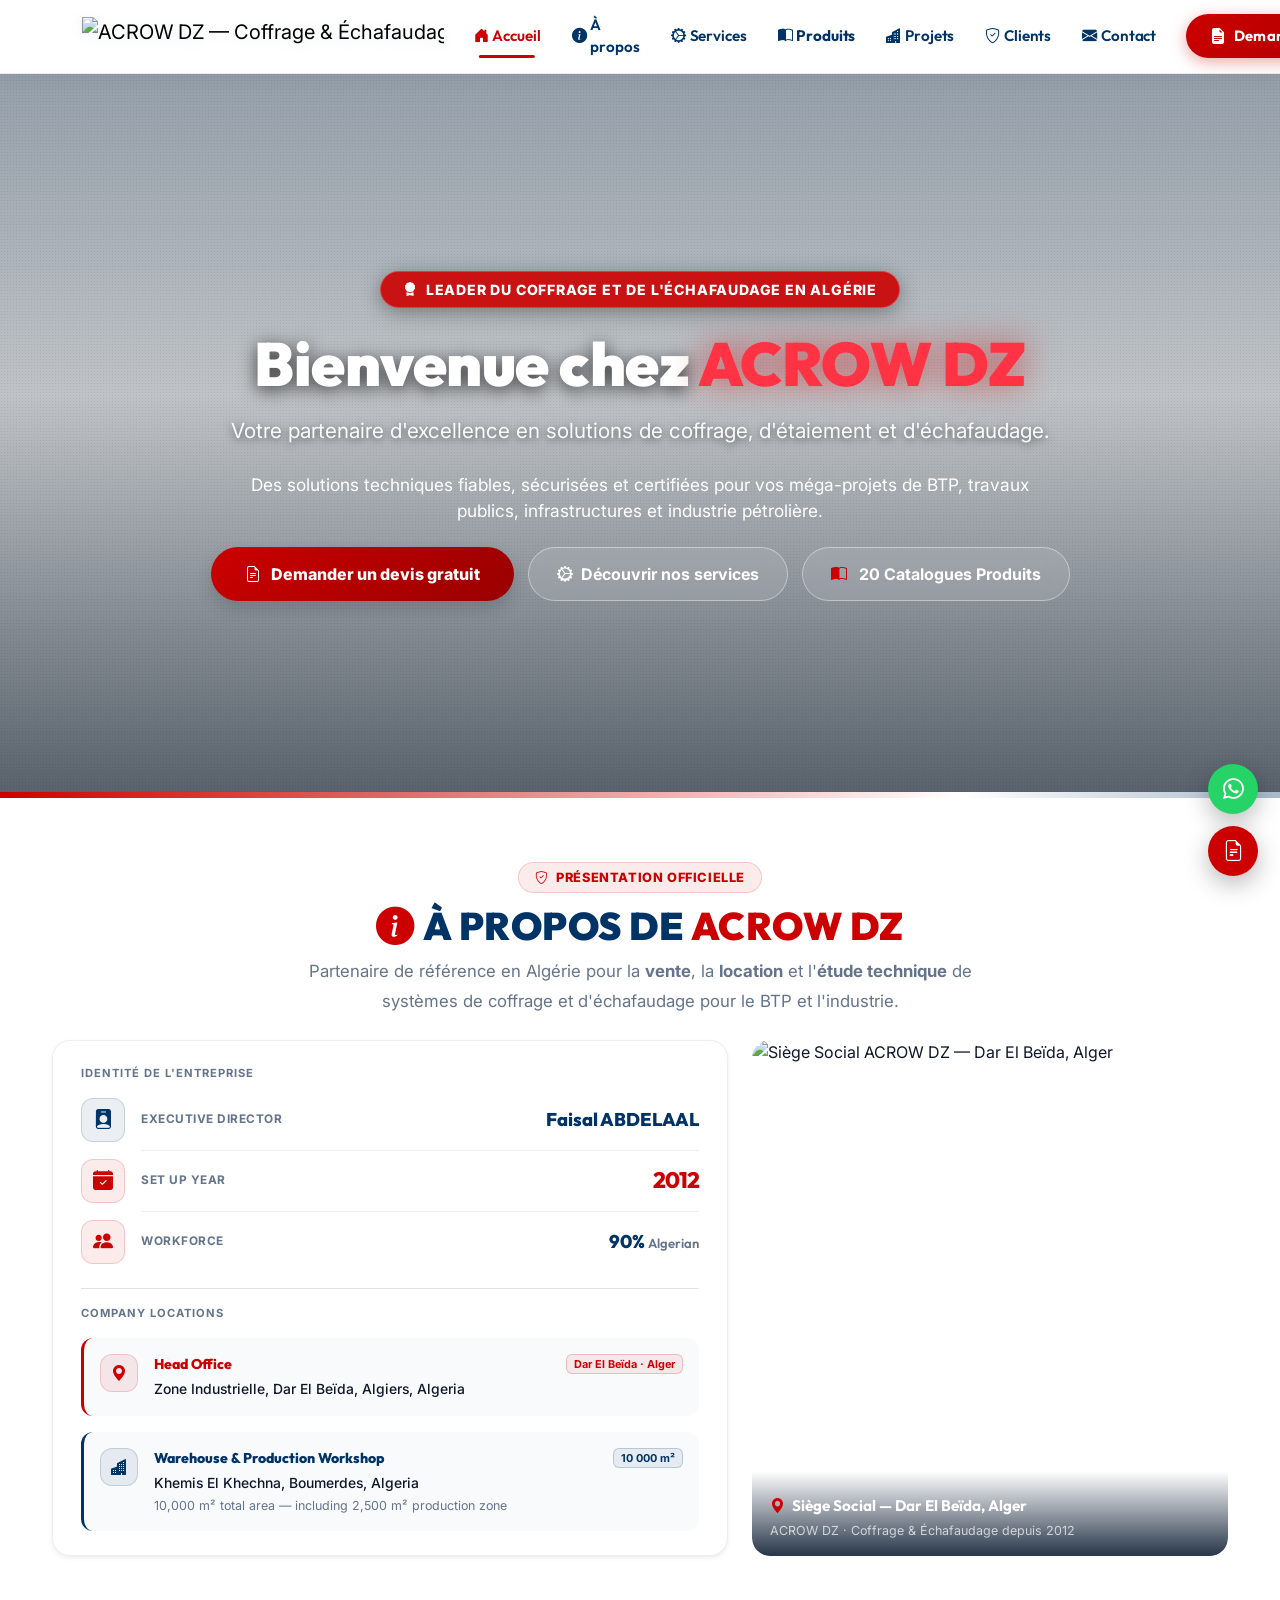
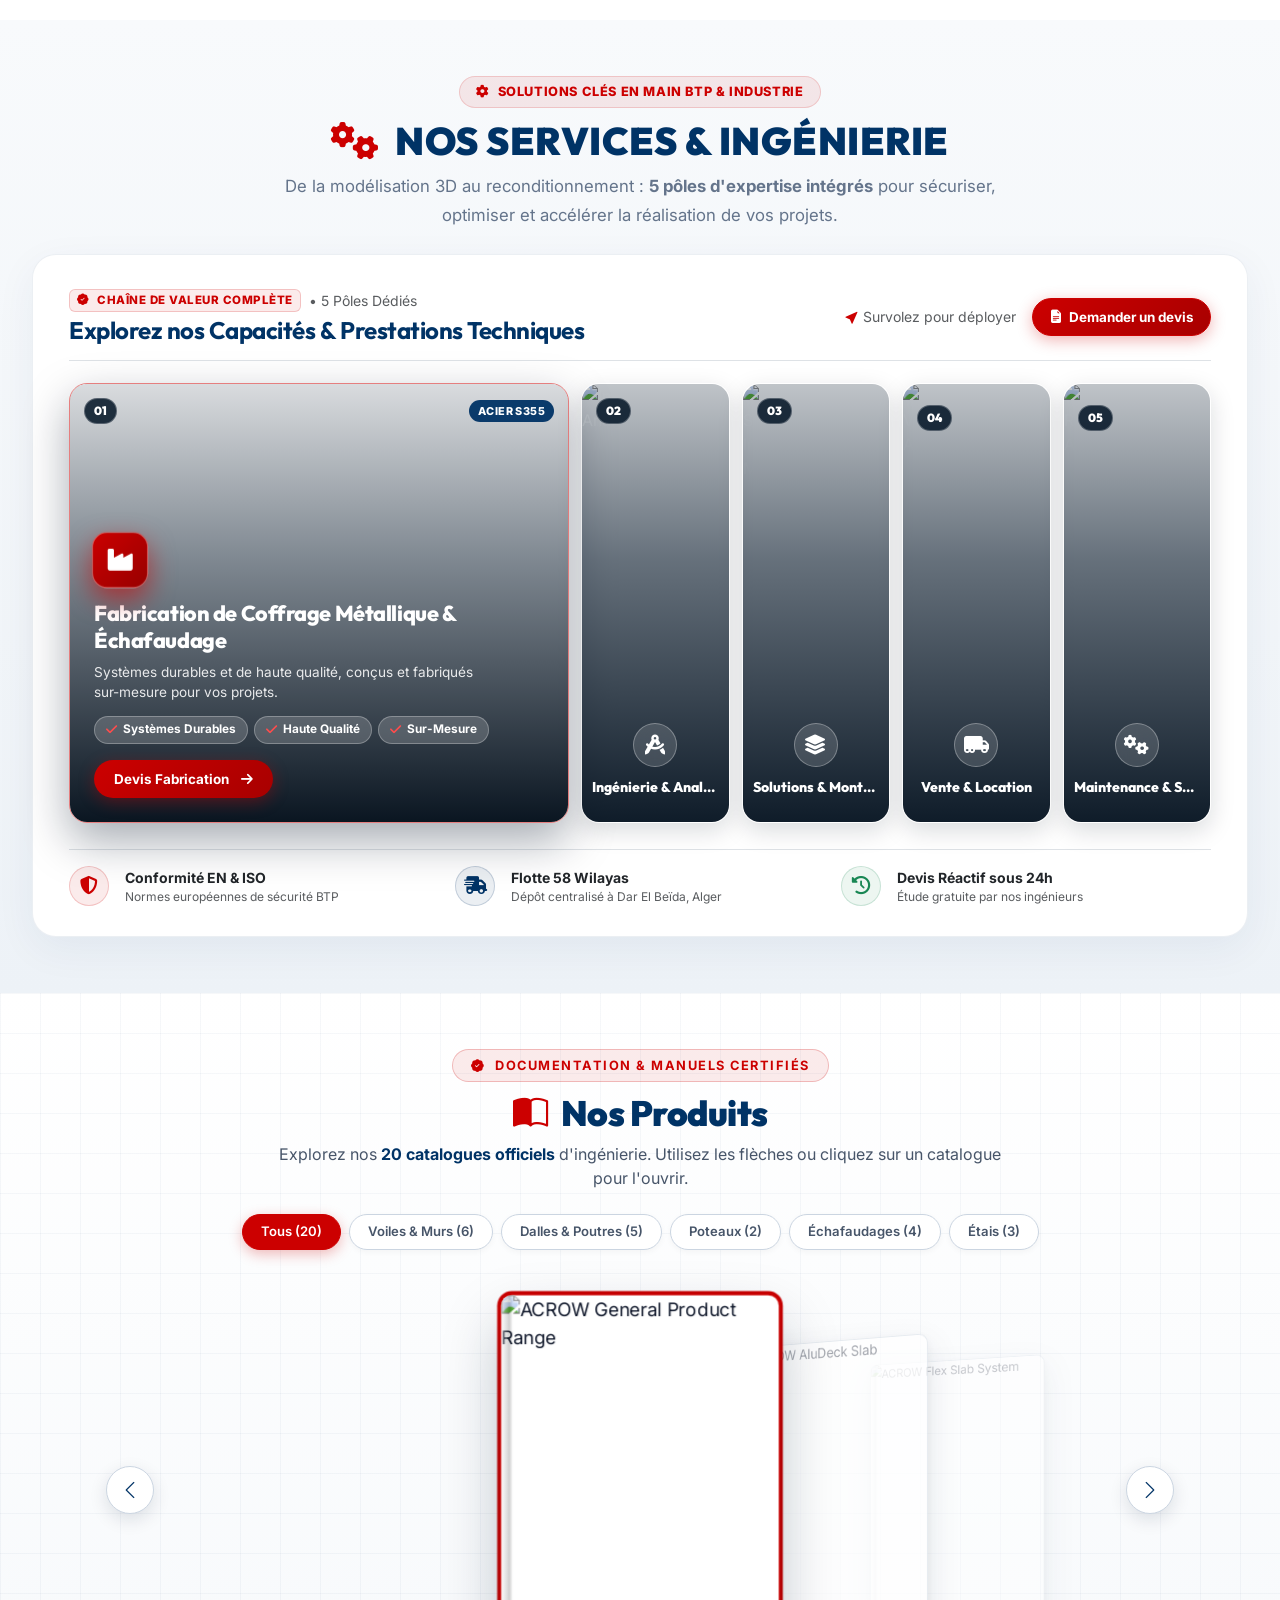
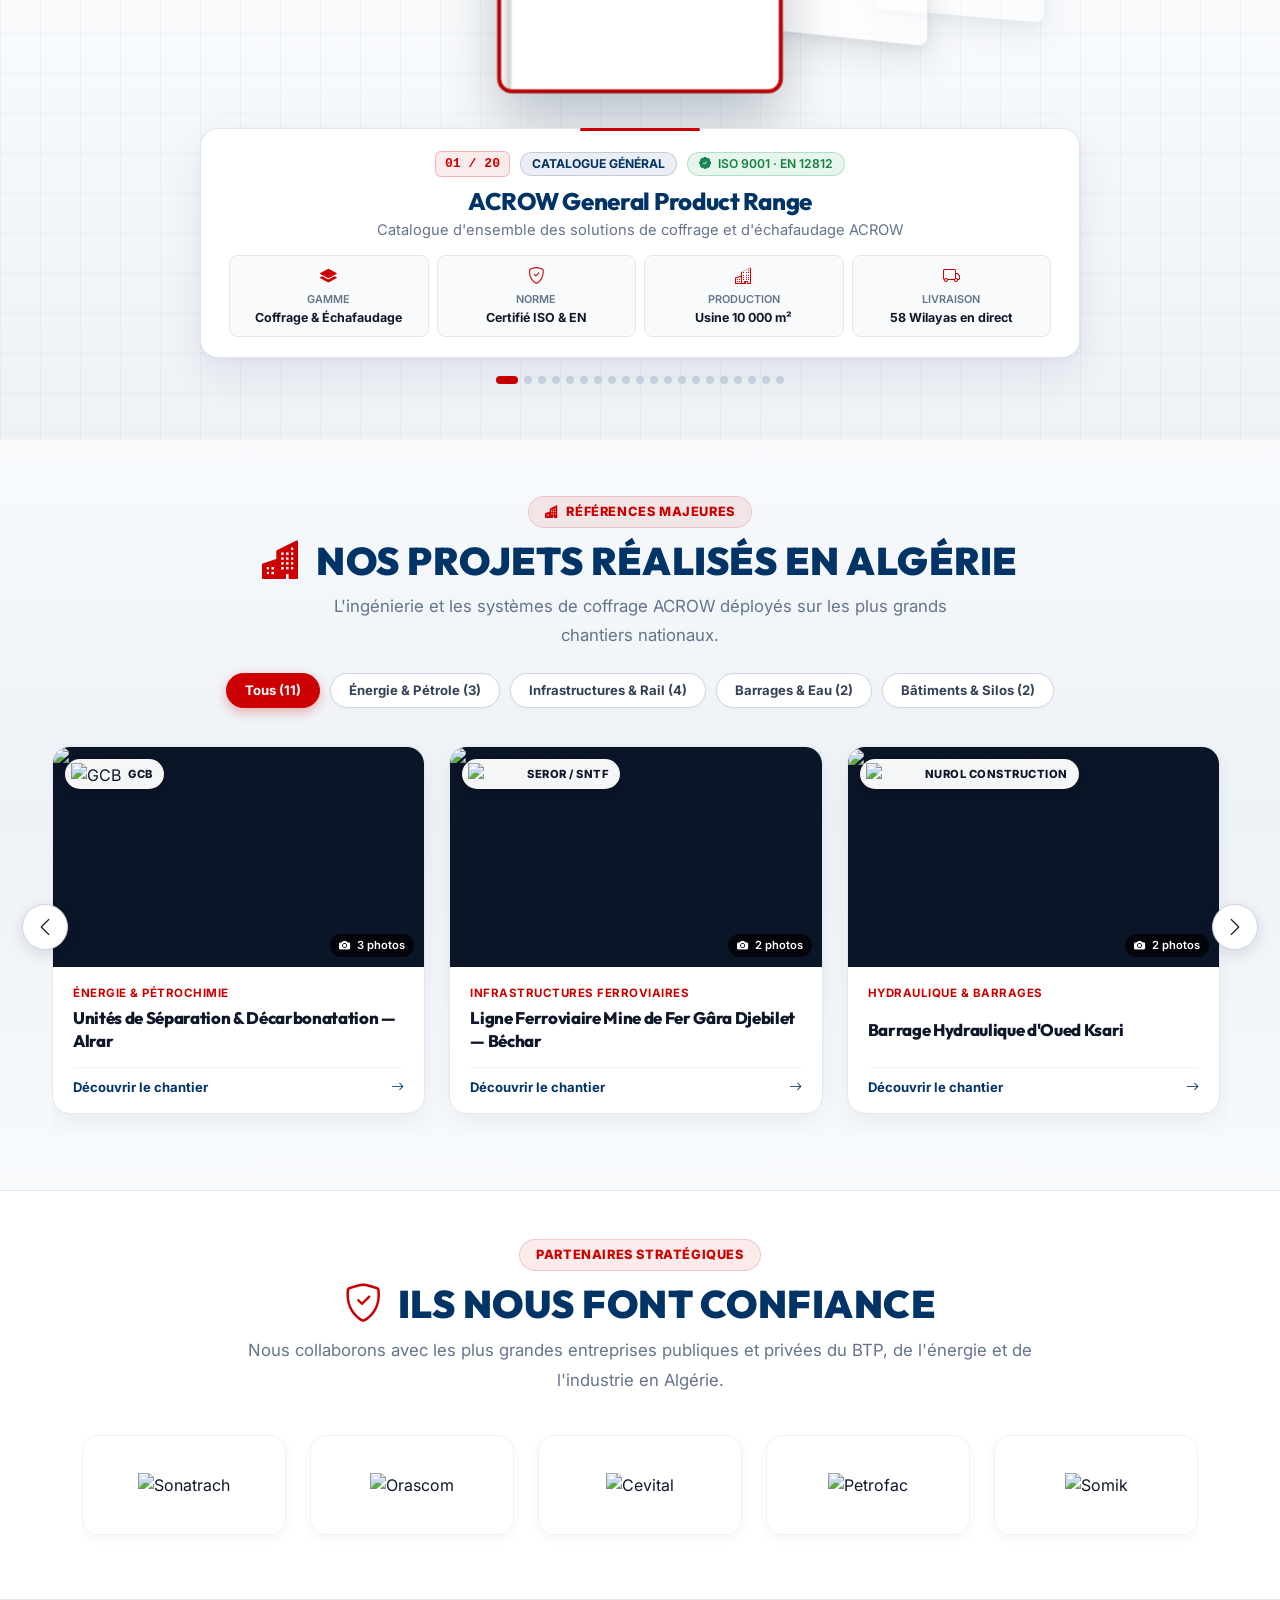
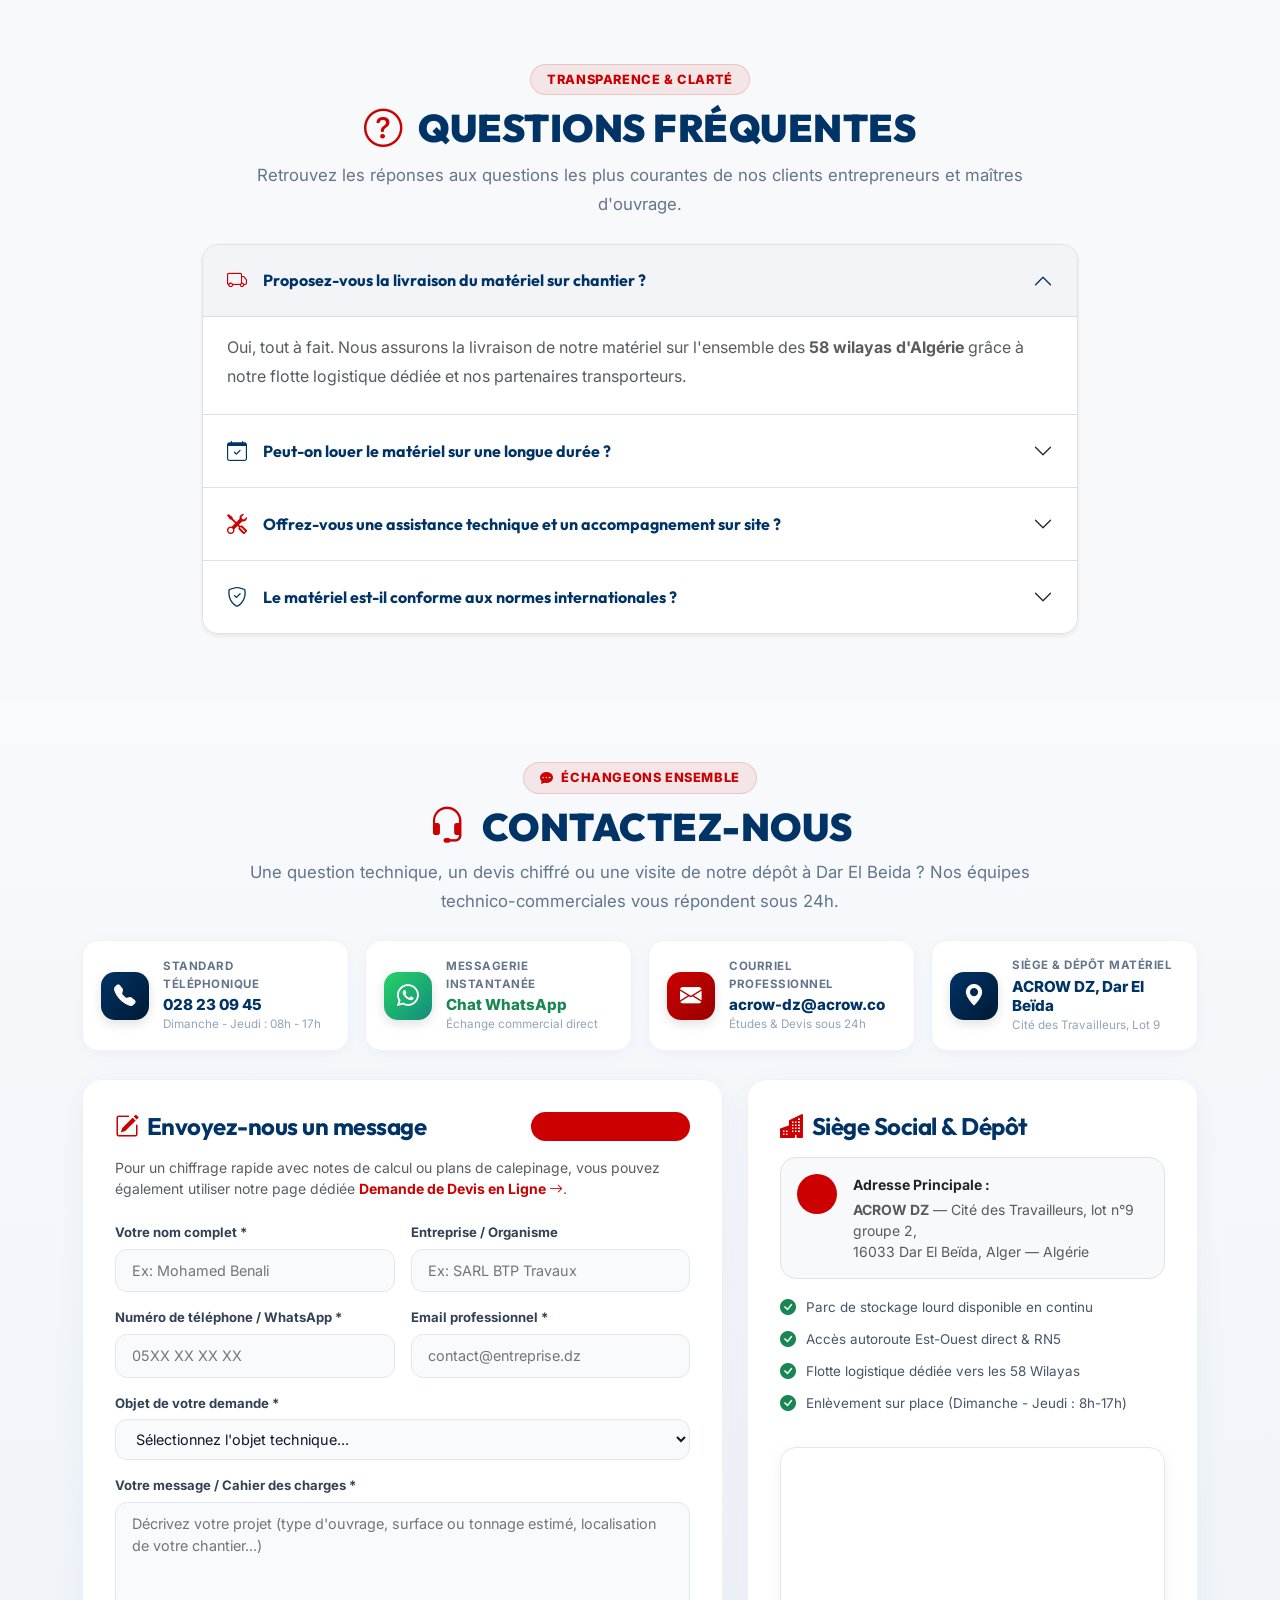
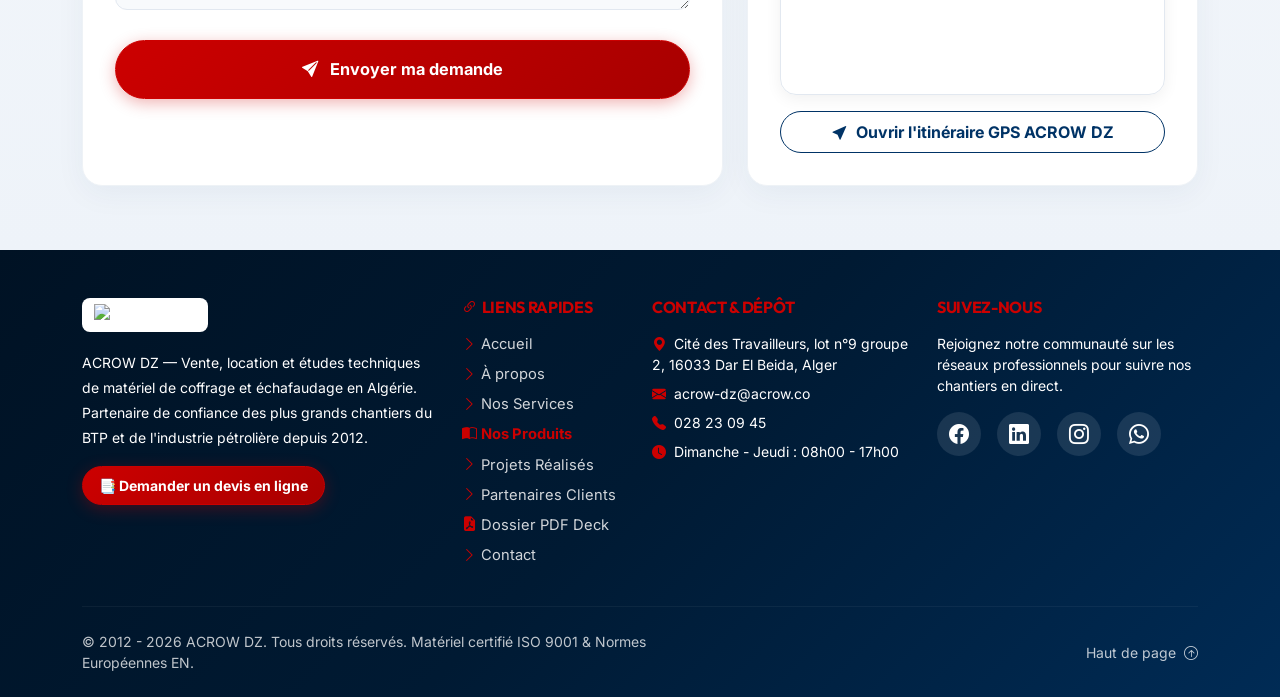
==== commit cf7dc156: "Suppression des badges de localisation sur les photos de la section Projets" ====
--- a/templates/index.html
+++ b/templates/index.html
@@ -2009,20 +2009,6 @@
       letter-spacing: 0.5px;
     }
 
-    /* Location Tag */
-    .zen-proj-loc-badge {
-      position: absolute;
-      top: 12px;
-      right: 12px;
-      background: rgba(15, 23, 42, 0.85);
-      color: #ffffff;
-      font-size: 0.68rem;
-      font-weight: 700;
-      padding: 4px 10px;
-      border-radius: 20px;
-      z-index: 5;
-      backdrop-filter: blur(4px);
-    }
 
     /* Photo Count */
     .zen-proj-count-badge {
@@ -3219,11 +3205,6 @@
                 <span class="zen-proj-client-name">GCB</span>
               </div>
 
-              <!-- Location Tag -->
-              <span class="zen-proj-loc-badge">
-                <i class="bi bi-geo-alt-fill me-1"></i> Alrar
-              </span>
-
               <!-- Image -->
               <img src="assets/images/projects/sonatrach-alrar/photo_1.jpg" alt="Unités de Séparation & Décarbonatation — Alrar" class="zen-proj-img" loading="lazy" />
 
@@ -3252,11 +3233,6 @@
                 <span class="zen-proj-client-name">SEROR / SNTF</span>
               </div>
 
-              <!-- Location Tag -->
-              <span class="zen-proj-loc-badge">
-                <i class="bi bi-geo-alt-fill me-1"></i> Béchar — Tindouf
-              </span>
-
               <!-- Image -->
               <img src="assets/images/projects/gara-djebilet-bechar/photo_1.jpg" alt="Ligne Ferroviaire Mine de Fer Gâra Djebilet — Béchar" class="zen-proj-img" loading="lazy" />
 
@@ -3285,11 +3261,6 @@
                 <span class="zen-proj-client-name">NUROL Construction</span>
               </div>
 
-              <!-- Location Tag -->
-              <span class="zen-proj-loc-badge">
-                <i class="bi bi-geo-alt-fill me-1"></i> Tizi Ouzou
-              </span>
-
               <!-- Image -->
               <img src="assets/images/projects/barrage-oued-ksari/photo_1.jpg" alt="Barrage Hydraulique d'Oued Ksari" class="zen-proj-img" loading="lazy" />
 
@@ -3318,11 +3289,6 @@
                 <span class="zen-proj-client-name">GCB</span>
               </div>
 
-              <!-- Location Tag -->
-              <span class="zen-proj-loc-badge">
-                <i class="bi bi-geo-alt-fill me-1"></i> Boumerdès & Oran
-              </span>
-
               <!-- Image -->
               <img src="assets/images/projects/dessalement-boumerdes-oran/photo_1.jpg" alt="Stations de Dessalement d'Eau de Mer (Cap Djinet & Oran)" class="zen-proj-img" loading="lazy" />
 
@@ -3351,11 +3317,6 @@
                 <span class="zen-proj-client-name">Entreprise Métro d'Alger / Cosider</span>
               </div>
 
-              <!-- Location Tag -->
-              <span class="zen-proj-loc-badge">
-                <i class="bi bi-geo-alt-fill me-1"></i> Alger (Lignes Aéroport & Baraki)
-              </span>
-
               <!-- Image -->
               <img src="assets/images/projects/metro-alger-extension/photo_1.jpg" alt="Extension du Métro d'Alger (Viaducs & Stations)" class="zen-proj-img" loading="lazy" />
 
@@ -3384,11 +3345,6 @@
                 <span class="zen-proj-client-name">Cosider TP / EMA</span>
               </div>
 
-              <!-- Location Tag -->
-              <span class="zen-proj-loc-badge">
-                <i class="bi bi-geo-alt-fill me-1"></i> Wilaya d'Alger
-              </span>
-
               <!-- Image -->
               <img src="assets/images/projects/metro-alger-ligne/photo_1.jpg" alt="Extension Souterraine de la Ligne du Métro d'Alger" class="zen-proj-img" loading="lazy" />
 
@@ -3417,11 +3373,6 @@
                 <span class="zen-proj-client-name">GCB</span>
               </div>
 
-              <!-- Location Tag -->
-              <span class="zen-proj-loc-badge">
-                <i class="bi bi-geo-alt-fill me-1"></i> Champs Pétroliers Sud Algérien
-              </span>
-
               <!-- Image -->
               <img src="assets/images/projects/sonatrach-gaz-petrole/photo_1.jpg" alt="Complexe d'Extraction de Gaz & Pétrole" class="zen-proj-img" loading="lazy" />
 
@@ -3450,11 +3401,6 @@
                 <span class="zen-proj-client-name">GCB</span>
               </div>
 
-              <!-- Location Tag -->
-              <span class="zen-proj-loc-badge">
-                <i class="bi bi-geo-alt-fill me-1"></i> Hydra
-              </span>
-
               <!-- Image -->
               <img src="assets/images/projects/sonatrach-siege-alger/photo_1.jpg" alt="Nouveau Siège Social SONATRACH" class="zen-proj-img" loading="lazy" />
 
@@ -3483,11 +3429,6 @@
                 <span class="zen-proj-client-name">OAIC / Entreprises Nationales</span>
               </div>
 
-              <!-- Location Tag -->
-              <span class="zen-proj-loc-badge">
-                <i class="bi bi-geo-alt-fill me-1"></i> Si Mustapha
-              </span>
-
               <!-- Image -->
               <img src="assets/images/projects/silos-cereales-si-mustapha/photo_1.jpg" alt="Silos Portuaires & Agricoles de 100 000 Tonnes" class="zen-proj-img" loading="lazy" />
 
@@ -3516,11 +3457,6 @@
                 <span class="zen-proj-client-name">ANA (Agence Nationale des Autoroutes)</span>
               </div>
 
-              <!-- Location Tag -->
-              <span class="zen-proj-loc-badge">
-                <i class="bi bi-geo-alt-fill me-1"></i> Médéa — RN1
-              </span>
-
               <!-- Image -->
               <img src="assets/images/projects/quatrieme-rocade-sud/photo_1.jpg" alt="4ème Rocade Sud : Lots 1 & 2 (Hannacha — Berrouaghia)" class="zen-proj-img" loading="lazy" />
 
@@ -3548,11 +3484,6 @@
                 <img src="assets/images/projects/marina-alger-dahli/logo.png" alt="Groupe DAHLI" class="zen-proj-client-logo" />
                 <span class="zen-proj-client-name">Groupe DAHLI</span>
               </div>
-
-              <!-- Location Tag -->
-              <span class="zen-proj-loc-badge">
-                <i class="bi bi-geo-alt-fill me-1"></i> Bordel El Kiffan / Front de Mer d'Alger
-              </span>
 
               <!-- Image -->
               <img src="assets/images/projects/marina-alger-dahli/photo_1.jpg" alt="Marina Bay d'Alger & Front de Mer" class="zen-proj-img" loading="lazy" />
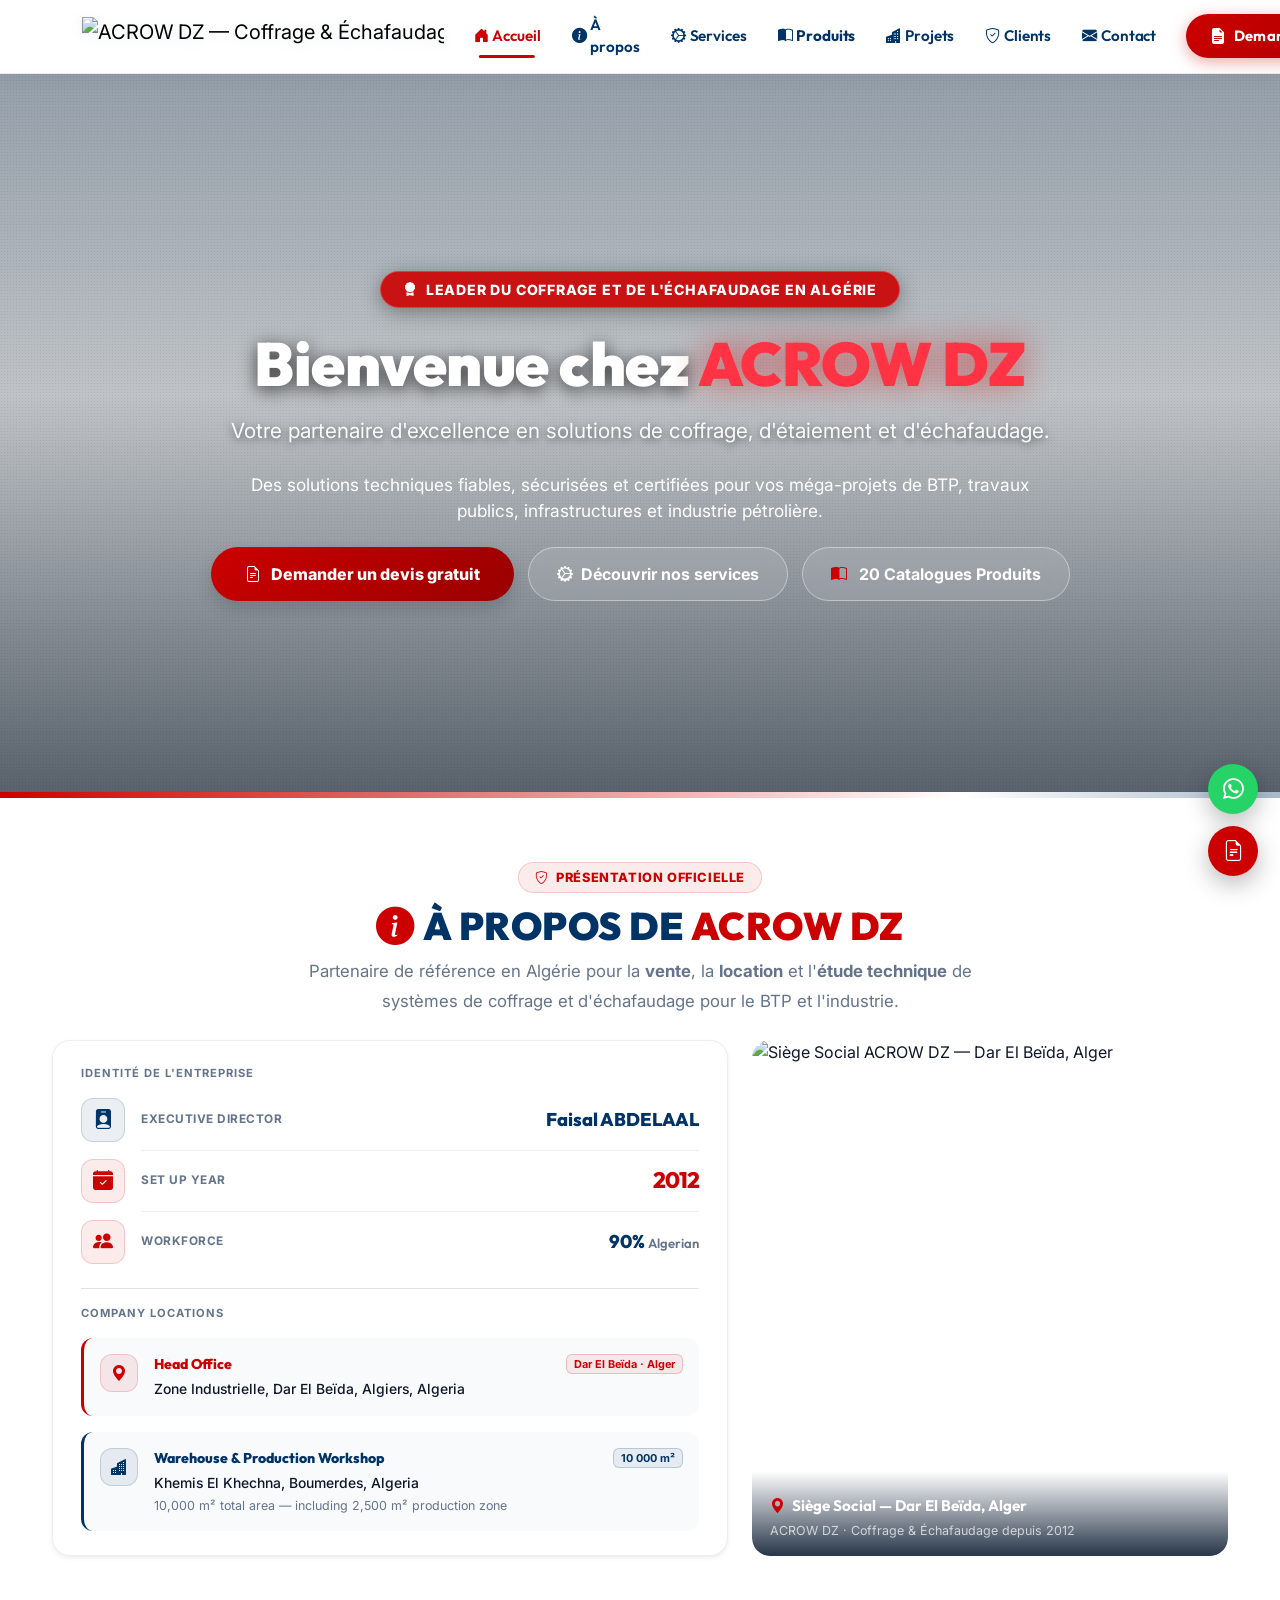
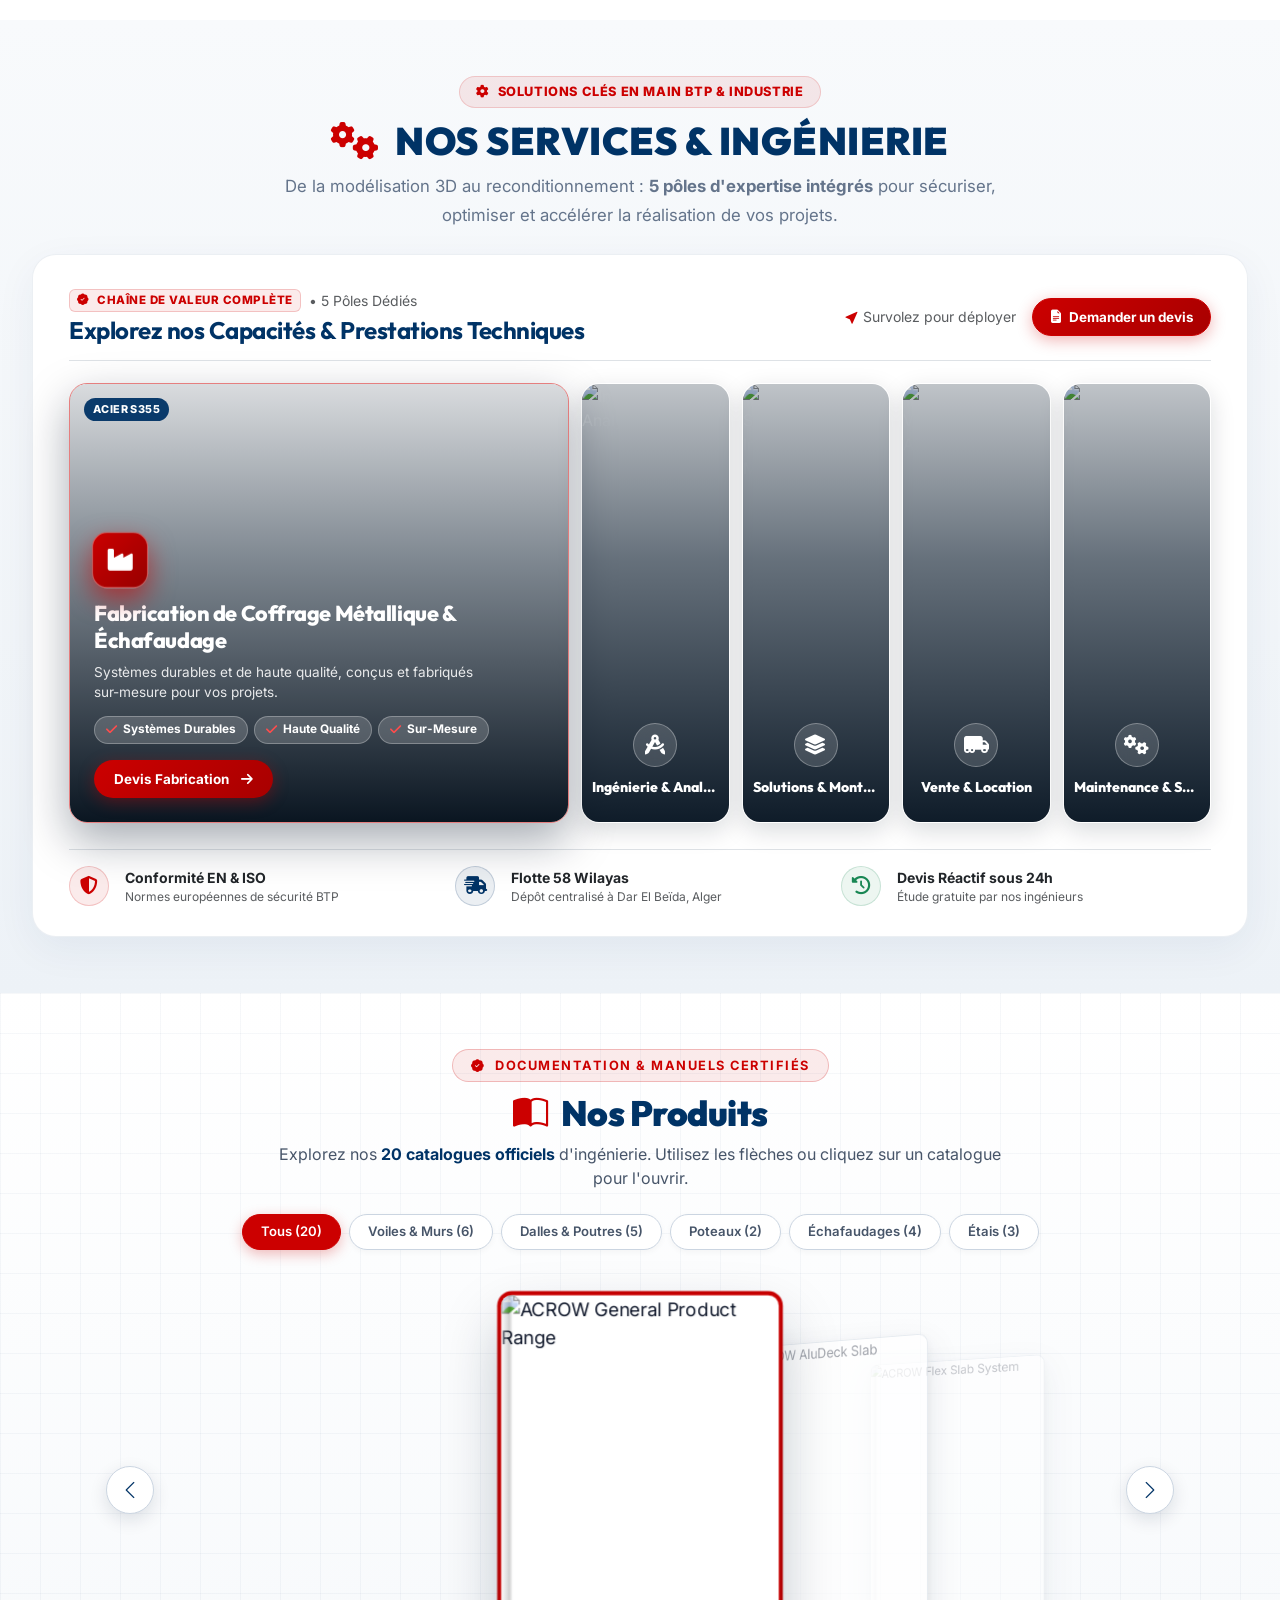
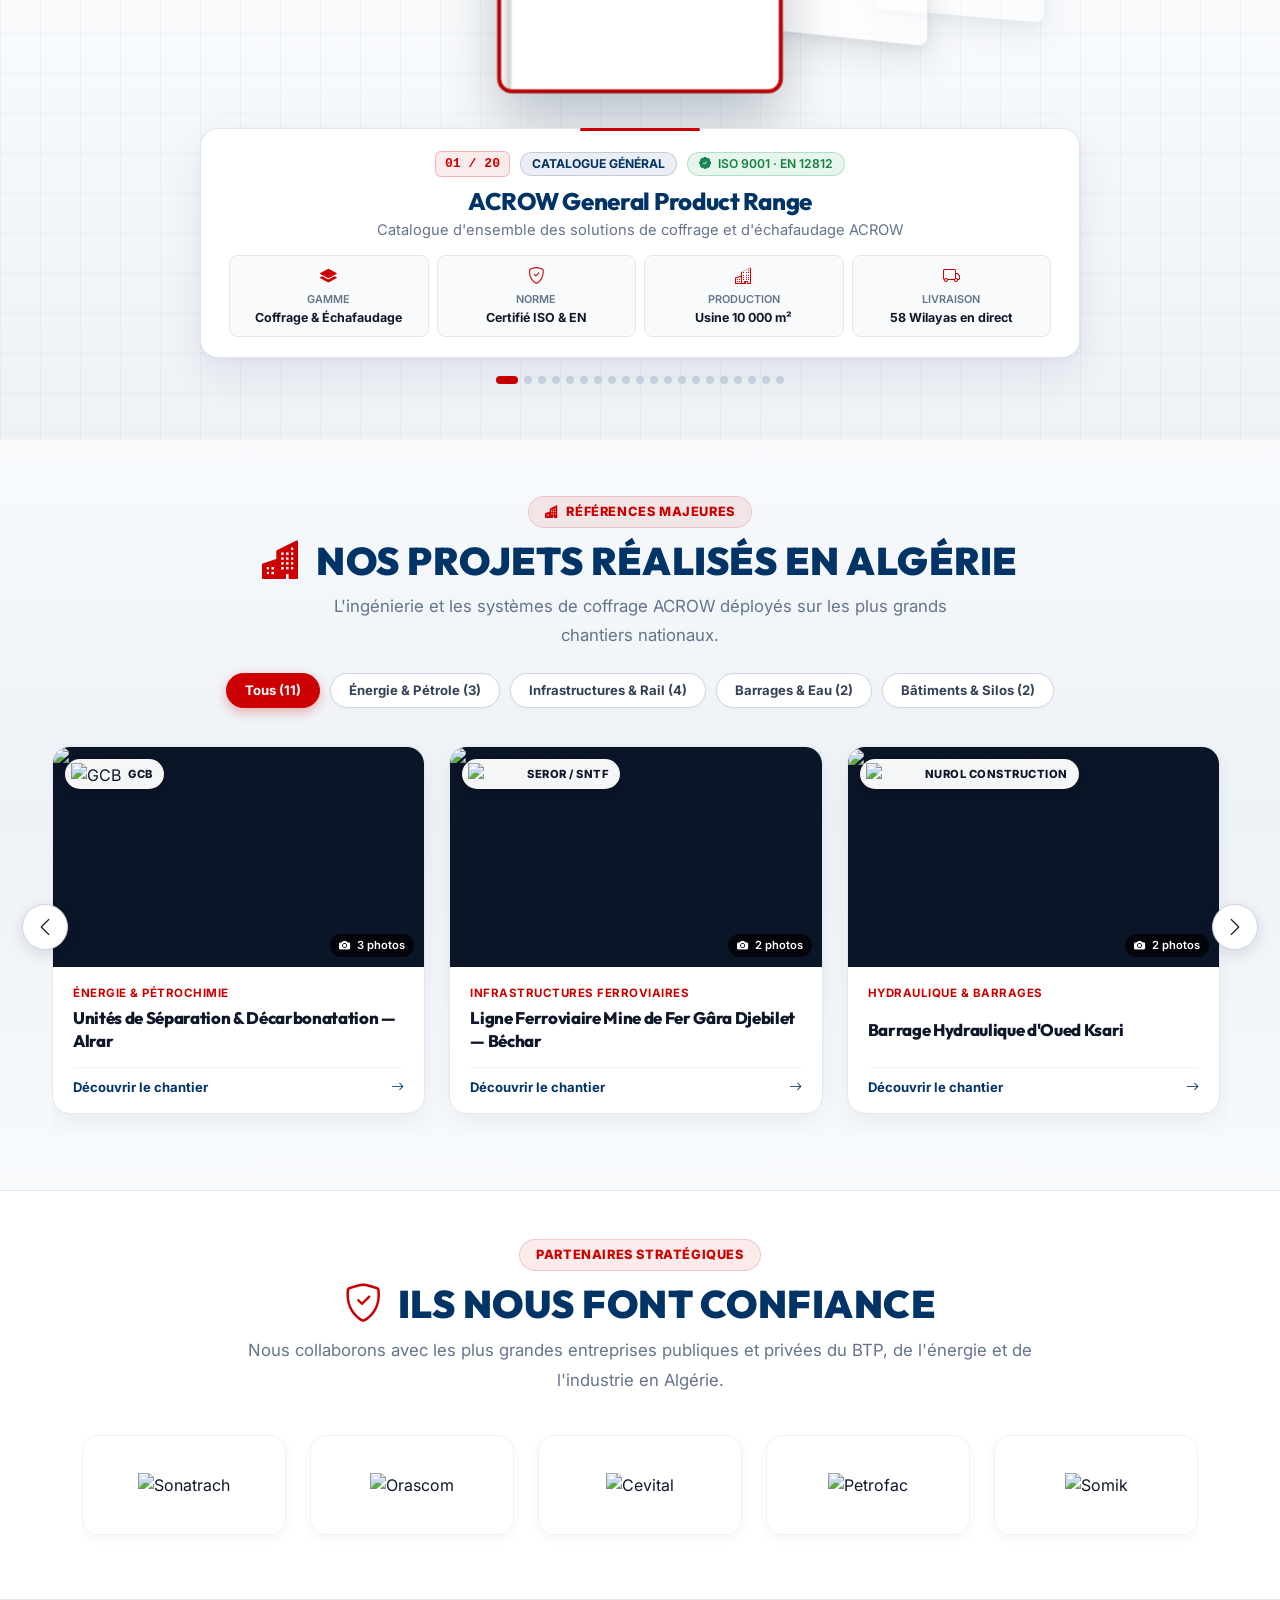
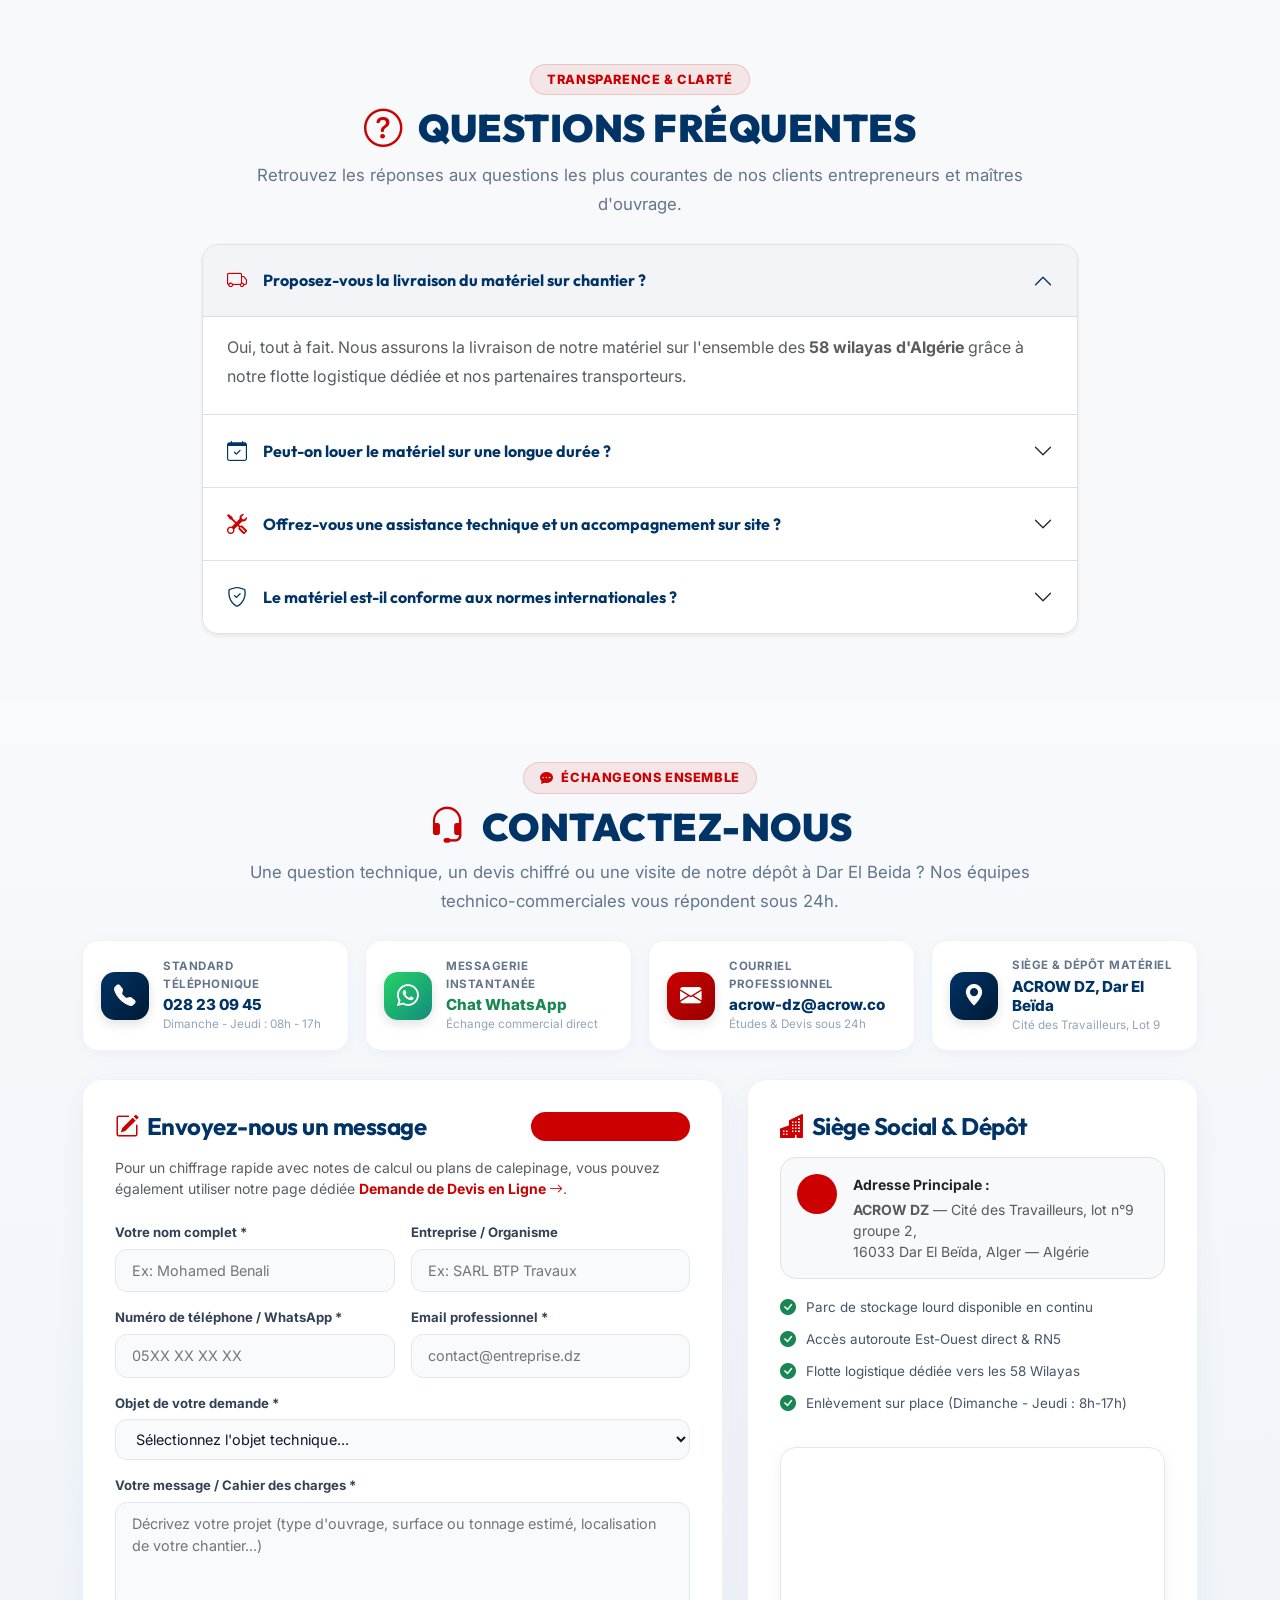
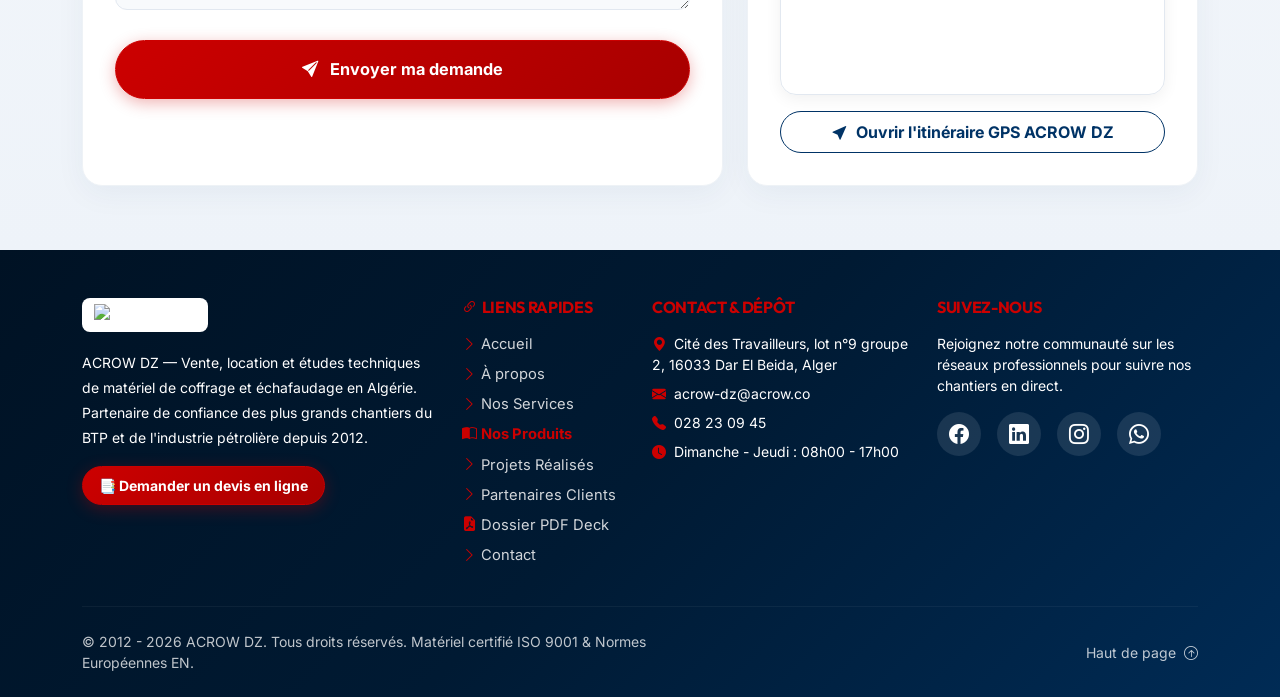
==== commit 80bd99a9: "Suppression des numérotations sur les cartes et les sélecteurs de la section Services" ====
--- a/templates/index.html
+++ b/templates/index.html
@@ -824,8 +824,9 @@
         display: flex;
         flex-direction: column;
         height: auto;
-        gap: 16px;
+        gap: 18px;
         margin: 12px 0 24px;
+        overflow-x: hidden;
       }
       .service-acc-panel {
         min-height: 350px !important;
@@ -835,10 +836,60 @@
         border: 1.5px solid rgba(255, 255, 255, 0.18);
         transition: border-color 0.25s ease, box-shadow 0.25s ease;
       }
+
+      /* Animation alternée Gauche / Droite au scroll */
+      .service-acc-panel.slide-from-left {
+        opacity: 0;
+        transform: translate3d(-35px, 0, 0);
+        transition: opacity 0.6s cubic-bezier(0.16, 1, 0.3, 1),
+                    transform 0.6s cubic-bezier(0.16, 1, 0.3, 1),
+                    border-color 0.25s ease,
+                    box-shadow 0.25s ease;
+        will-change: transform, opacity;
+      }
+      .service-acc-panel.slide-from-right {
+        opacity: 0;
+        transform: translate3d(35px, 0, 0);
+        transition: opacity 0.6s cubic-bezier(0.16, 1, 0.3, 1),
+                    transform 0.6s cubic-bezier(0.16, 1, 0.3, 1),
+                    border-color 0.25s ease,
+                    box-shadow 0.25s ease;
+        will-change: transform, opacity;
+      }
+      .service-acc-panel.slide-from-left.is-revealed,
+      .service-acc-panel.slide-from-right.is-revealed {
+        opacity: 1 !important;
+        transform: translate3d(0, 0, 0) !important;
+      }
+
+      /* Rythme alterné : agencement orienté vers la droite pour les cartes paires */
+      .service-acc-panel .service-acc-top {
+        justify-content: flex-start;
+      }
+      .service-acc-panel.slide-from-right .service-acc-top {
+        justify-content: flex-end;
+      }
+      .service-acc-tag {
+        opacity: 1 !important;
+        transform: translateY(0) !important;
+      }
+      .service-acc-panel.slide-from-right .service-acc-expanded {
+        text-align: right;
+      }
+      .service-acc-panel.slide-from-right .service-acc-desc {
+        margin-left: auto;
+      }
+      .service-acc-panel.slide-from-right .service-acc-chips {
+        justify-content: flex-end;
+      }
+      .service-acc-panel.slide-from-right .service-acc-icon-badge {
+        margin-left: auto;
+      }
+
       .service-acc-panel.is-in-view,
       .service-acc-panel:active {
-        border-color: rgba(204, 0, 0, 0.8);
-        box-shadow: 0 14px 36px rgba(204, 0, 0, 0.28);
+        border-color: rgba(204, 0, 0, 0.85);
+        box-shadow: 0 14px 36px rgba(204, 0, 0, 0.3);
       }
       .service-acc-title {
         font-size: 1.22rem;
@@ -2853,24 +2904,23 @@
         <!-- Sélecteur rapide tactile pour Mobile & iPhone (Sticky & fluide) -->
         <div class="services-mobile-chips-wrapper d-block d-md-none">
           <div class="services-mobile-chips" id="servicesMobileChips">
-            <button type="button" class="serv-mob-chip active" data-target="service-card-01"><i class="fa-solid fa-industry"></i> 01 Fabrication</button>
-            <button type="button" class="serv-mob-chip" data-target="service-card-02"><i class="fa-solid fa-compass-drafting"></i> 02 Ingénierie</button>
-            <button type="button" class="serv-mob-chip" data-target="service-card-03"><i class="fa-solid fa-layer-group"></i> 03 Montage</button>
-            <button type="button" class="serv-mob-chip" data-target="service-card-04"><i class="fa-solid fa-truck-moving"></i> 04 Location</button>
-            <button type="button" class="serv-mob-chip" data-target="service-card-05"><i class="fa-solid fa-gears"></i> 05 Maintenance</button>
+            <button type="button" class="serv-mob-chip active" data-target="service-card-01"><i class="fa-solid fa-industry"></i> Fabrication</button>
+            <button type="button" class="serv-mob-chip" data-target="service-card-02"><i class="fa-solid fa-compass-drafting"></i> Ingénierie</button>
+            <button type="button" class="serv-mob-chip" data-target="service-card-03"><i class="fa-solid fa-layer-group"></i> Montage</button>
+            <button type="button" class="serv-mob-chip" data-target="service-card-04"><i class="fa-solid fa-truck-moving"></i> Location</button>
+            <button type="button" class="serv-mob-chip" data-target="service-card-05"><i class="fa-solid fa-gears"></i> Maintenance</button>
           </div>
         </div>
 
         <!-- ACCORDÉON PANORAMIQUE EXPANSIBLE (LES 5 SERVICES OFFICIELS ACROW DZ) -->
         <div class="services-accordion-wrap" id="servicesAccordion">
 
-          <!-- 01. Fabrication de Coffrage Métallique & Échafaudage (Active by default) -->
-          <div class="service-acc-panel active" data-service="01" id="service-card-01">
+          <!-- Fabrication de Coffrage Métallique & Échafaudage (Active by default) -->
+          <div class="service-acc-panel active slide-from-left is-revealed" data-service="01" id="service-card-01">
             <img src="assets/images/metal.jpeg" alt="Fabrication de Coffrage Métallique & Échafaudage ACROW DZ" class="service-acc-bg" />
             <div class="service-acc-overlay"></div>
             
             <div class="service-acc-top">
-              <span class="service-acc-num">01</span>
               <span class="service-acc-tag" style="background: rgba(0, 51, 102, 0.95);">Acier S355</span>
             </div>
 
@@ -2900,13 +2950,12 @@
             </div>
           </div>
 
-          <!-- 02. Ingénierie & Analyse de Projet -->
-          <div class="service-acc-panel" data-service="02" id="service-card-02">
+          <!-- Ingénierie & Analyse de Projet -->
+          <div class="service-acc-panel slide-from-right" data-service="02" id="service-card-02">
             <img src="assets/images/etude.jpg" alt="Ingénierie & Analyse de Projet" class="service-acc-bg" />
             <div class="service-acc-overlay"></div>
             
             <div class="service-acc-top">
-              <span class="service-acc-num">02</span>
               <span class="service-acc-tag">BIM 3D</span>
             </div>
 
@@ -2936,13 +2985,12 @@
             </div>
           </div>
 
-          <!-- 03. Solutions Systèmes Innovantes & Montage sur Site -->
-          <div class="service-acc-panel" data-service="03" id="service-card-03">
+          <!-- Solutions Systèmes Innovantes & Montage sur Site -->
+          <div class="service-acc-panel slide-from-left" data-service="03" id="service-card-03">
             <img src="assets/images/echa.jpeg" alt="Solutions Systèmes Innovantes & Montage sur Site" class="service-acc-bg" />
             <div class="service-acc-overlay"></div>
             
             <div class="service-acc-top">
-              <span class="service-acc-num">03</span>
               <span class="service-acc-tag" style="background: rgba(0, 51, 102, 0.95);">Norme EN</span>
             </div>
 
@@ -2972,13 +3020,12 @@
             </div>
           </div>
 
-          <!-- 04. Services de Vente & Location -->
-          <div class="service-acc-panel" data-service="04" id="service-card-04">
+          <!-- Services de Vente & Location -->
+          <div class="service-acc-panel slide-from-right" data-service="04" id="service-card-04">
             <img src="assets/images/location.jpg" alt="Services de Vente & Location ACROW DZ" class="service-acc-bg" />
             <div class="service-acc-overlay"></div>
             
             <div class="service-acc-top">
-              <span class="service-acc-num">04</span>
               <span class="service-acc-tag">58 Wilayas</span>
             </div>
 
@@ -3008,13 +3055,12 @@
             </div>
           </div>
 
-          <!-- 05. Maintenance & Reconditionnement -->
-          <div class="service-acc-panel" data-service="05" id="service-card-05">
+          <!-- Maintenance & Reconditionnement -->
+          <div class="service-acc-panel slide-from-left" data-service="05" id="service-card-05">
             <img src="assets/images/cofrage.jpg" alt="Maintenance & Reconditionnement ACROW DZ" class="service-acc-bg" />
             <div class="service-acc-overlay"></div>
             
             <div class="service-acc-top">
-              <span class="service-acc-num">05</span>
               <span class="service-acc-tag">SAV Rapide</span>
             </div>
 
@@ -5068,6 +5114,30 @@
         });
       });
 
+      // Alternating Left / Right reveal on scroll (Mobile)
+      if ('IntersectionObserver' in window) {
+        var revealObserver = new IntersectionObserver(function (entries, obs) {
+          entries.forEach(function (entry) {
+            if (entry.isIntersecting) {
+              entry.target.classList.add('is-revealed');
+              obs.unobserve(entry.target);
+            }
+          });
+        }, {
+          root: null,
+          rootMargin: '0px 0px -30px 0px',
+          threshold: 0.10
+        });
+
+        accPanels.forEach(function (panel) {
+          revealObserver.observe(panel);
+        });
+      } else {
+        accPanels.forEach(function (panel) {
+          panel.classList.add('is-revealed');
+        });
+      }
+
       // Mobile IntersectionObserver on Scroll (Highlights & syncs chip without touching window scroll)
       if ('IntersectionObserver' in window && window.innerWidth < 768) {
         var serviceObserver = new IntersectionObserver(function (entries) {
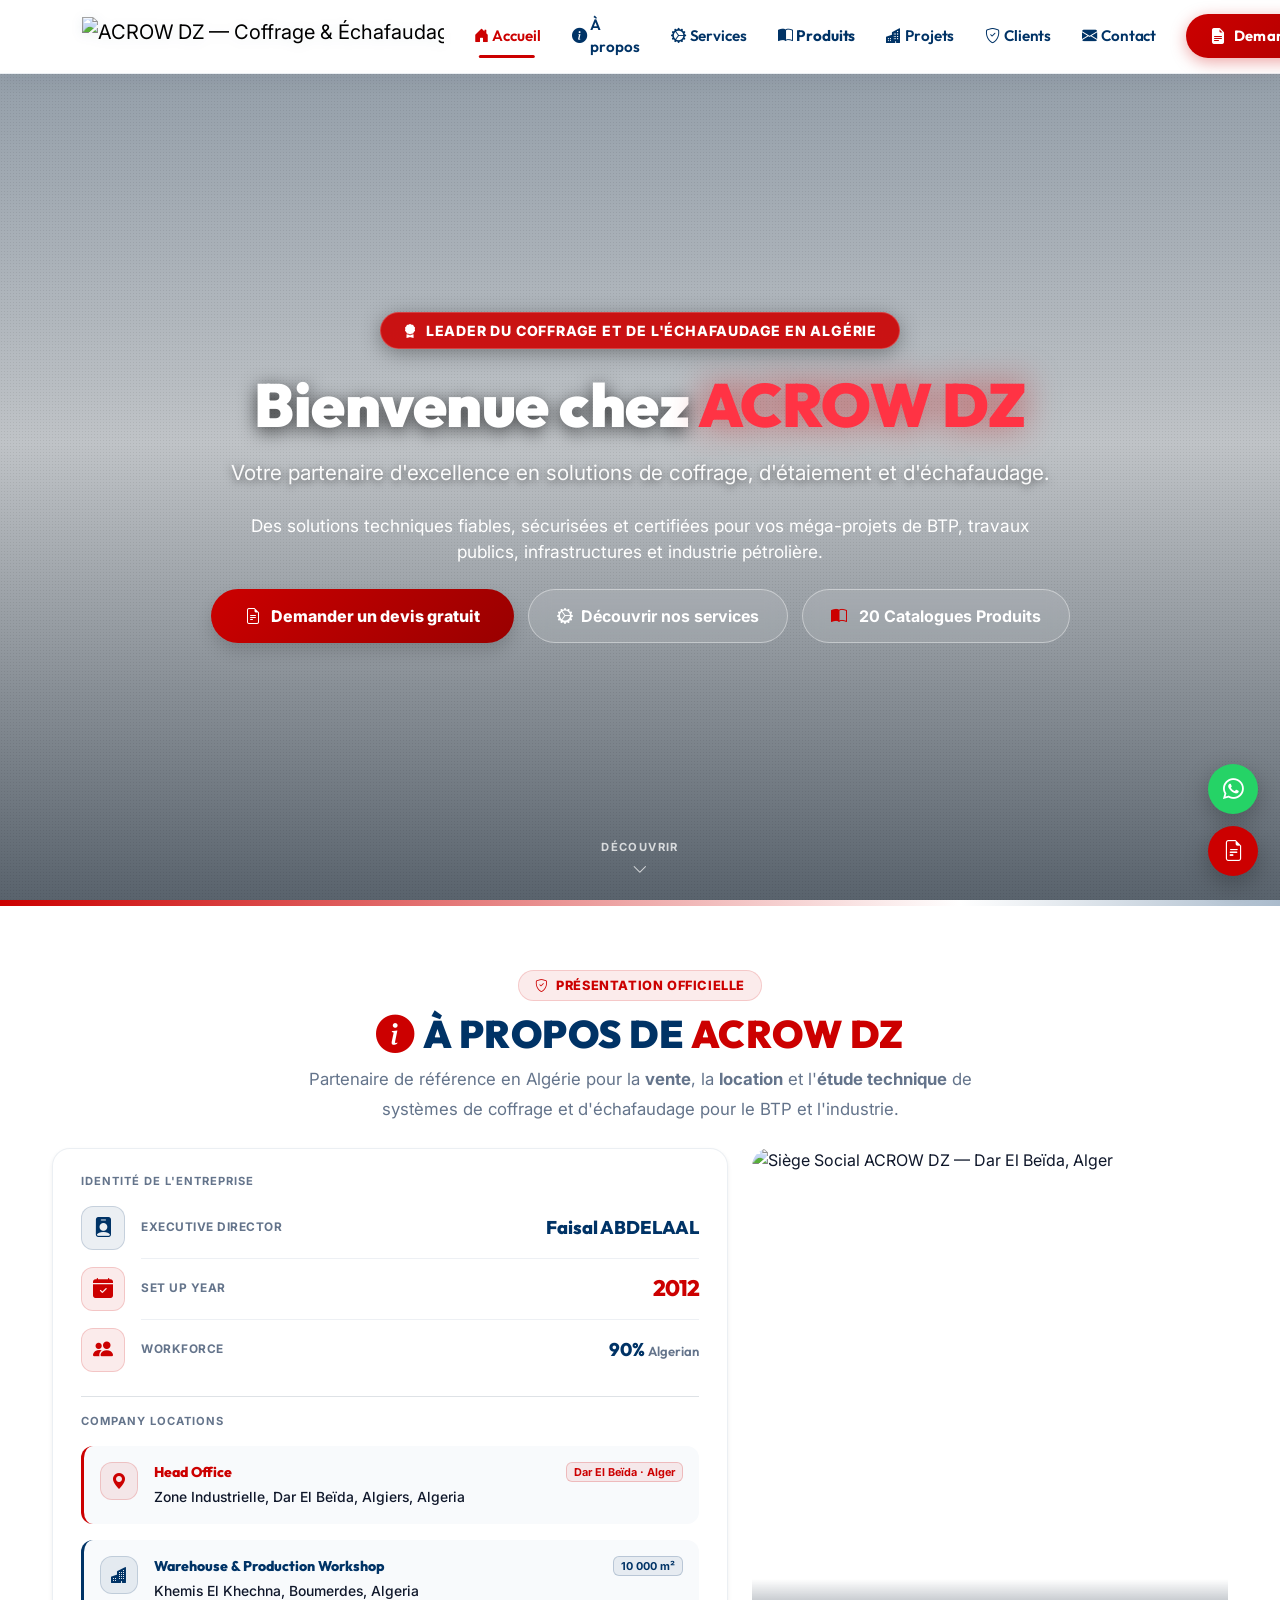
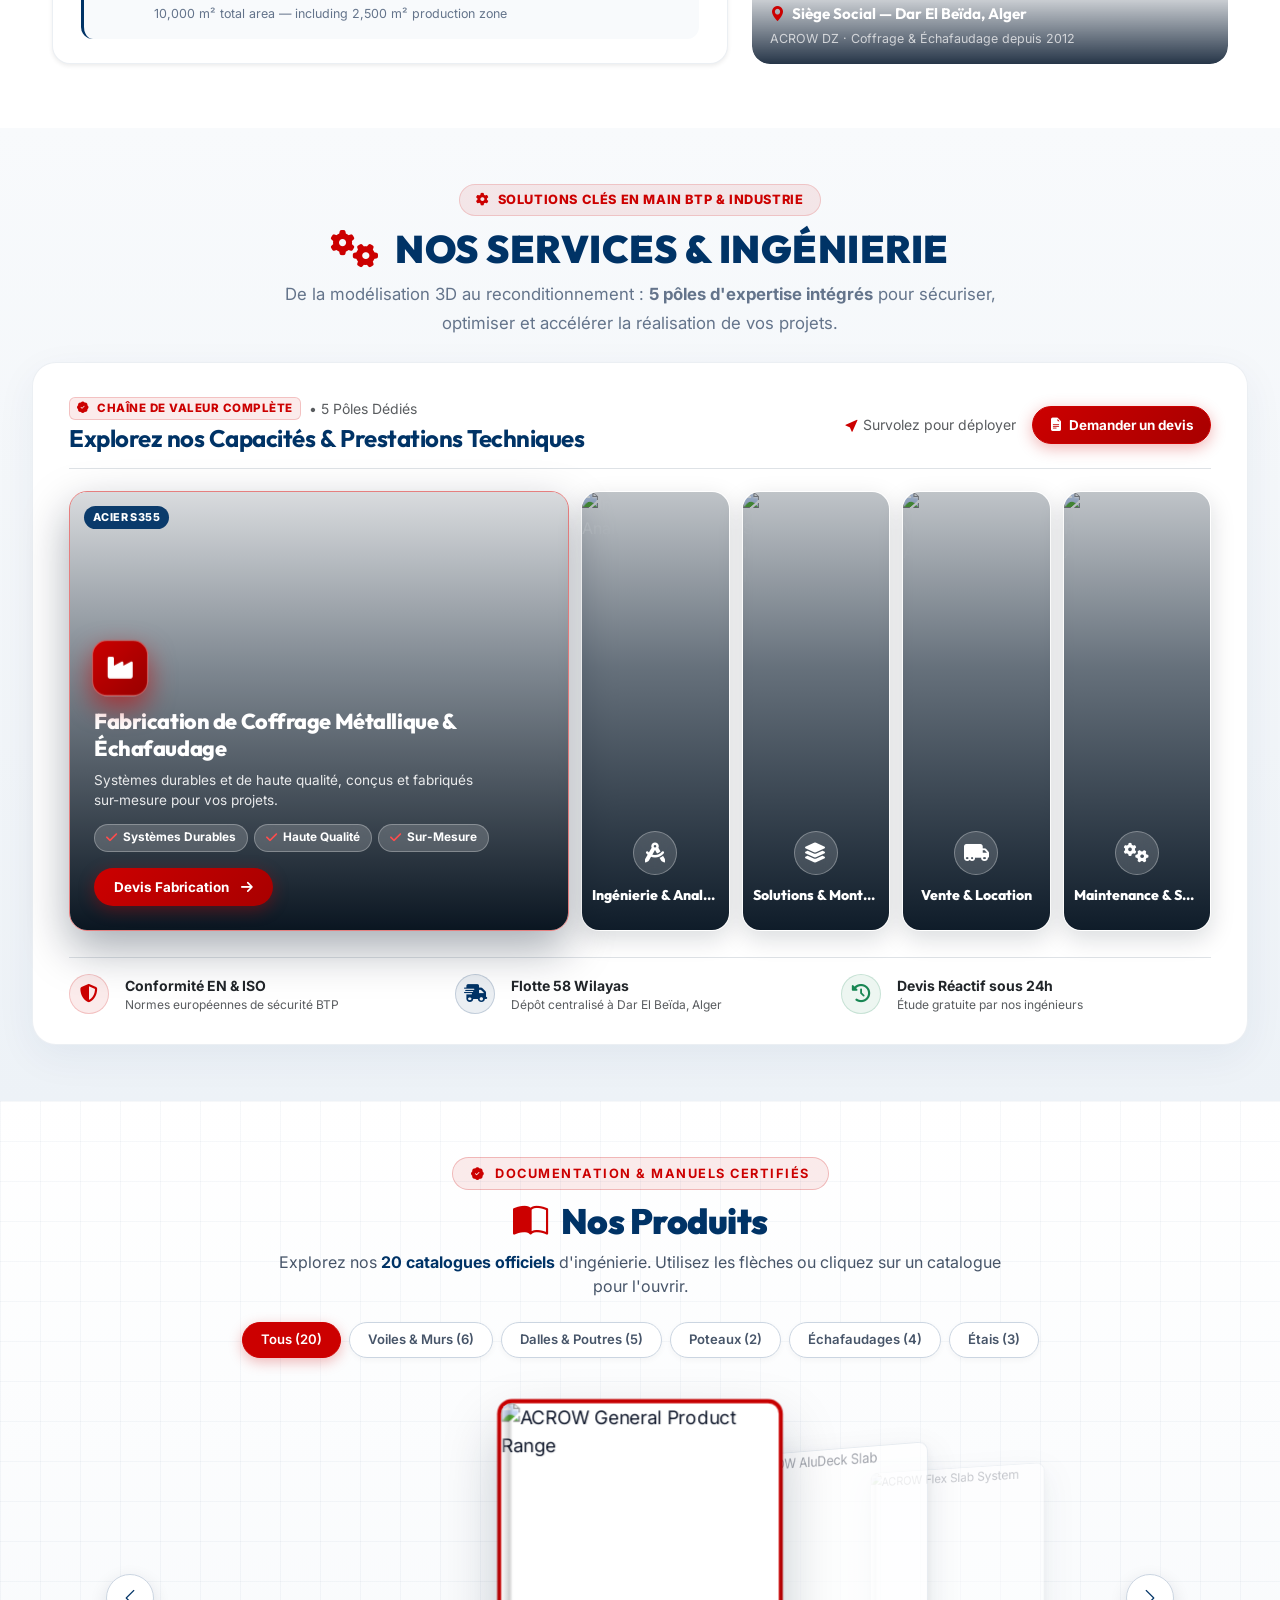
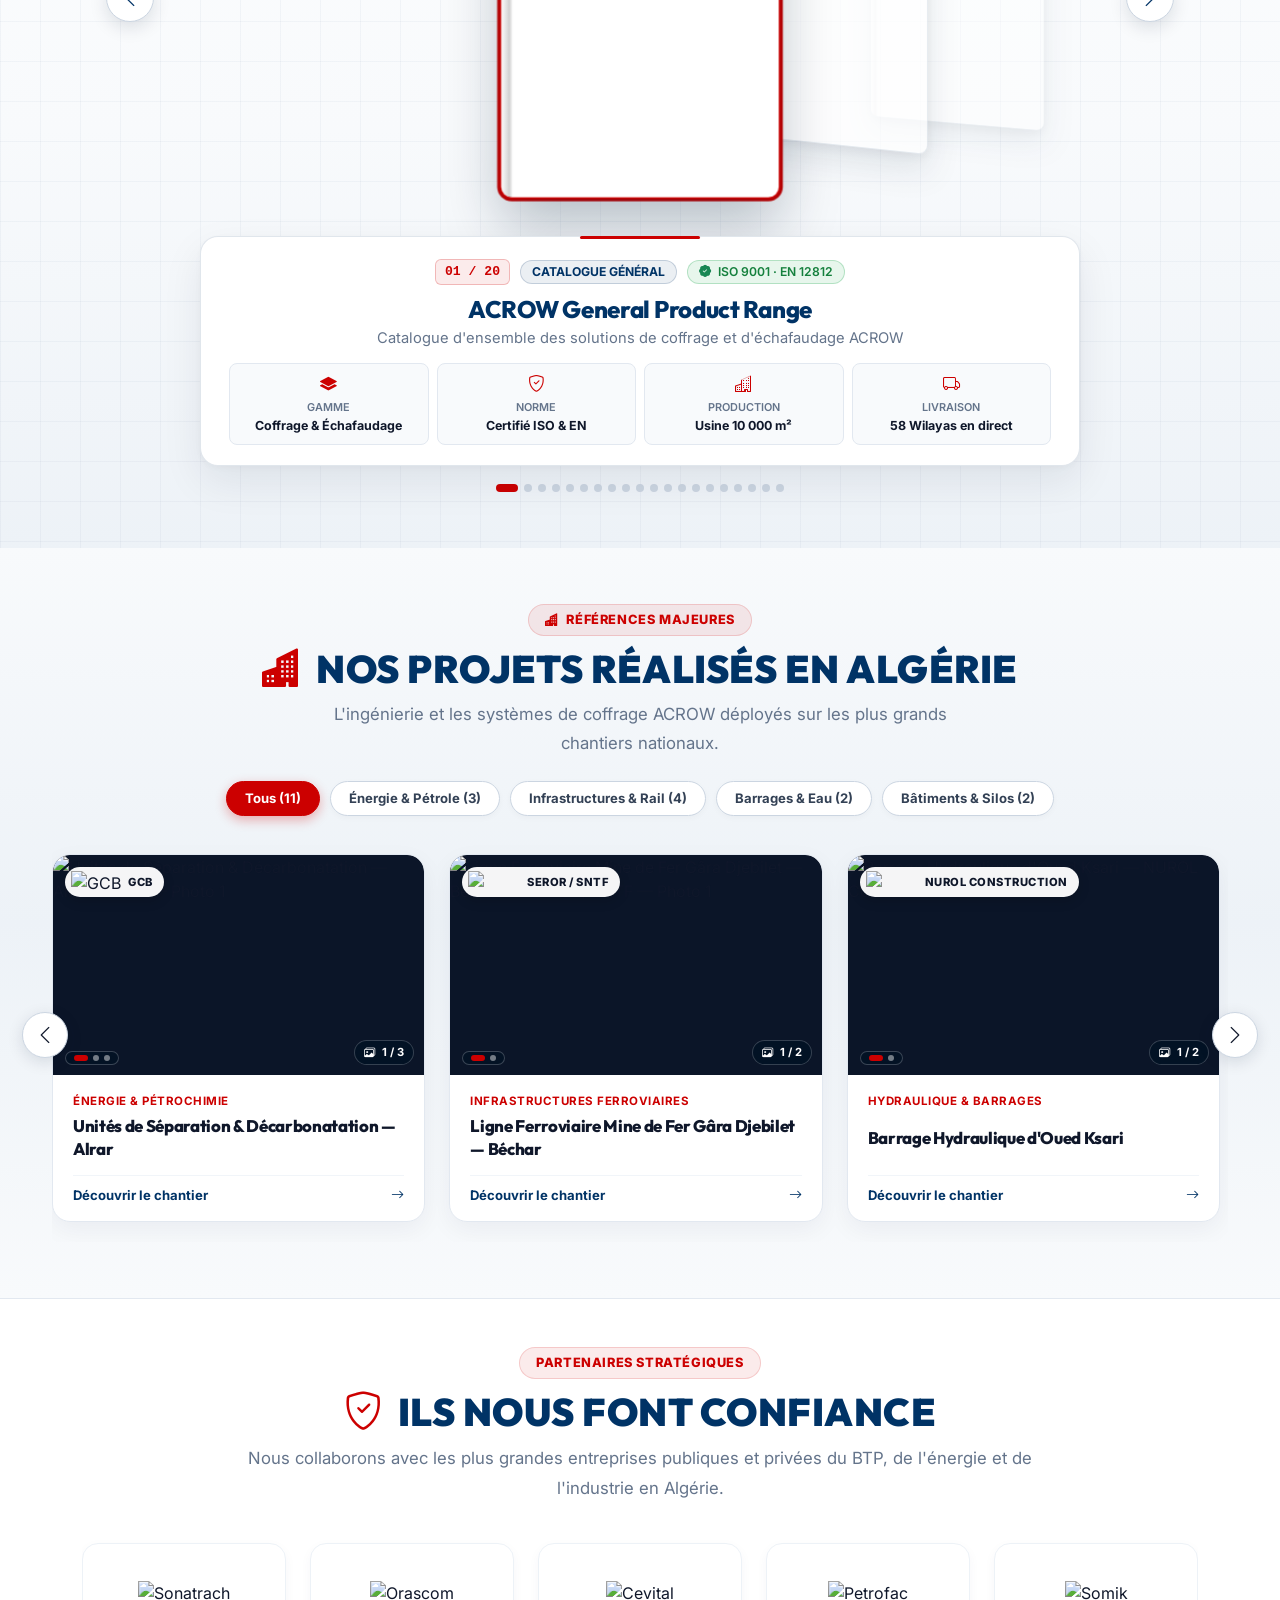
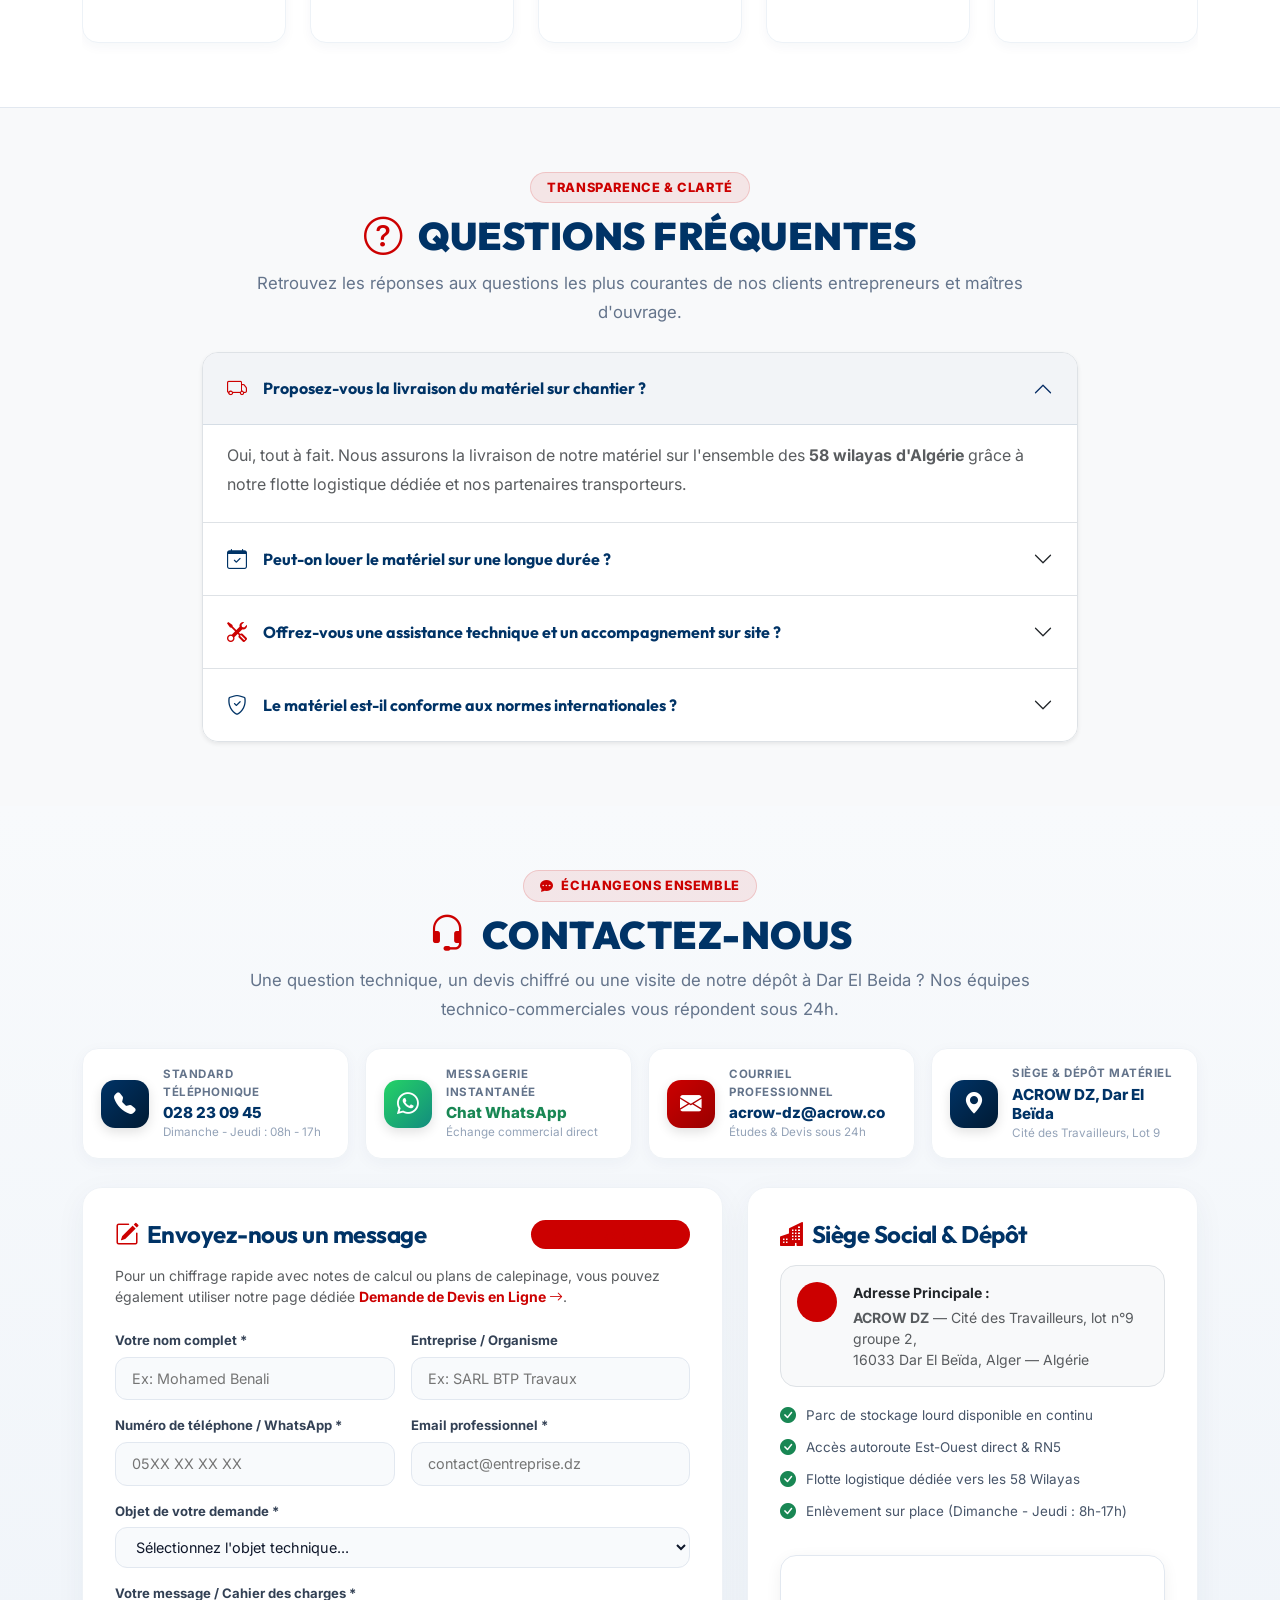
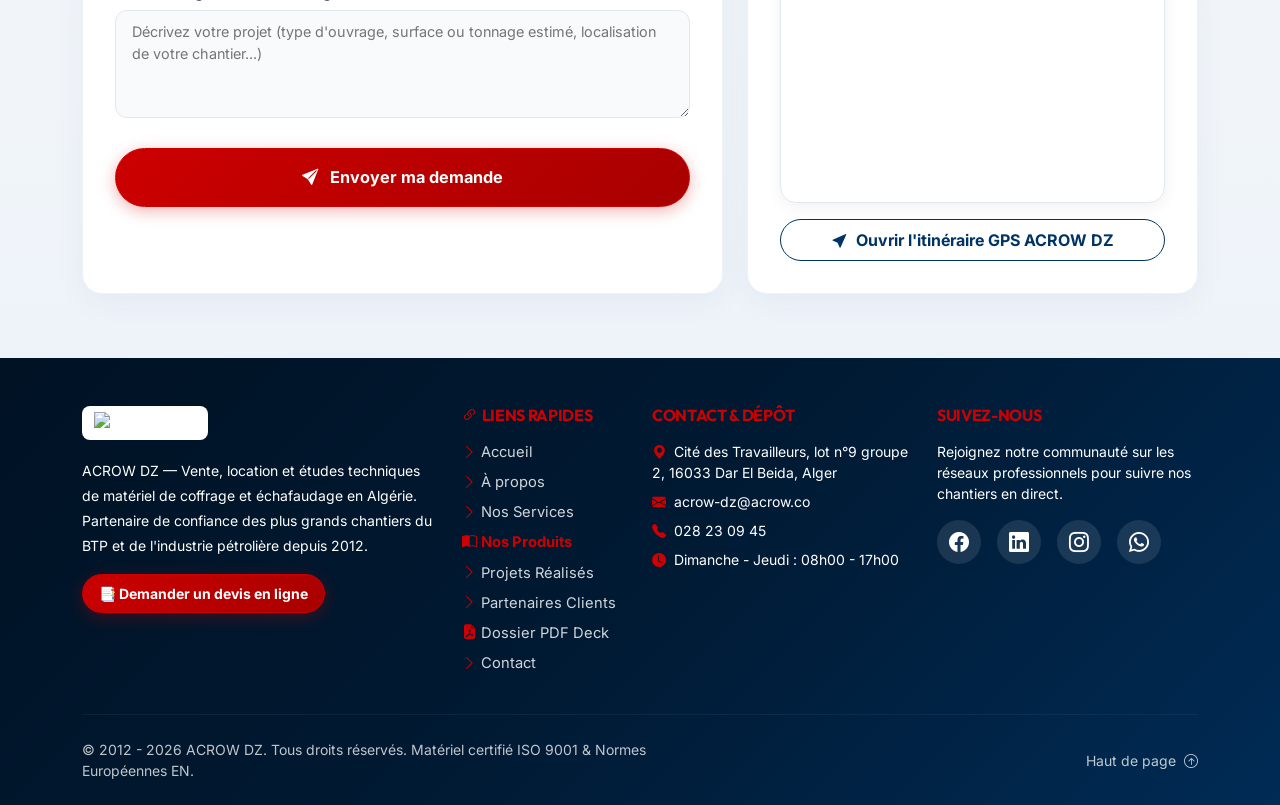
==== commit 3fe4d48b: "Repositionnement immersif du Hero et defilement automatique des photos par projet" ====
--- a/templates/index.html
+++ b/templates/index.html
@@ -375,7 +375,8 @@
        ========================================== */
     .hero {
       position: relative;
-      min-height: calc(88vh - var(--header-height-desktop));
+      min-height: calc(100vh - var(--header-height-desktop));
+      min-height: calc(100dvh - var(--header-height-desktop));
       display: flex;
       flex-direction: column;
       justify-content: center;
@@ -383,19 +384,58 @@
       color: var(--white);
       text-align: center;
       overflow: hidden;
-      padding: 60px 0 50px;
+      padding: 60px 20px 75px;
     }
     @media (max-width: 991.98px) {
       .hero {
-        min-height: calc(82vh - var(--header-height-mobile));
-        padding: 48px 0 38px;
+        min-height: calc(100vh - var(--header-height-mobile));
+        min-height: calc(100dvh - var(--header-height-mobile));
+        padding: 48px 16px 65px;
       }
     }
     @media (max-width: 575.98px) {
       .hero {
-        min-height: auto;
-        padding: 34px 0 28px;
-      }
+        min-height: calc(100vh - var(--header-height-mobile));
+        min-height: calc(100dvh - var(--header-height-mobile));
+        padding: 36px 14px 55px;
+        justify-content: center;
+      }
+    }
+    .hero-scroll-down {
+      position: absolute;
+      bottom: 18px;
+      left: 50%;
+      transform: translateX(-50%);
+      z-index: 3;
+      display: inline-flex;
+      flex-direction: column;
+      align-items: center;
+      gap: 3px;
+      color: rgba(255, 255, 255, 0.88);
+      text-decoration: none;
+      font-size: 0.70rem;
+      font-weight: 700;
+      letter-spacing: 1.4px;
+      text-transform: uppercase;
+      transition: all 0.25s ease;
+      opacity: 0.85;
+    }
+    .hero-scroll-down:hover {
+      color: #ffffff;
+      opacity: 1;
+      transform: translateX(-50%) translateY(3px);
+    }
+    .hero-scroll-icon {
+      font-size: 0.95rem;
+      animation: heroBounce 2s infinite ease-in-out;
+    }
+    @keyframes heroBounce {
+      0%, 20%, 50%, 80%, 100% { transform: translateY(0); }
+      40% { transform: translateY(5px); }
+      60% { transform: translateY(2px); }
+    }
+    @media (max-height: 600px) {
+      .hero-scroll-down { display: none; }
     }
     .hero video.video-bg {
       position: absolute;
@@ -2022,13 +2062,34 @@
       height: 220px;
       background: #0b1528;
       overflow: hidden;
-    }
+      border-radius: 16px 16px 0 0;
+    }
+    .zen-proj-slides-track {
+      position: relative;
+      width: 100%;
+      height: 100%;
+      overflow: hidden;
+    }
+    .zen-proj-slide-img,
     .zen-proj-img {
+      position: absolute;
+      inset: 0;
       width: 100%;
       height: 100%;
       object-fit: cover;
-      transition: transform 0.45s ease;
-    }
+      transition: opacity 0.8s cubic-bezier(0.4, 0, 0.2, 1), transform 0.8s cubic-bezier(0.4, 0, 0.2, 1);
+      z-index: 1;
+      opacity: 0;
+      transform: scale(1.02);
+      will-change: opacity, transform;
+    }
+    .zen-proj-slide-img.active,
+    .zen-proj-img:not(.zen-proj-slide-img) {
+      opacity: 1;
+      transform: scale(1);
+      z-index: 2;
+    }
+    .zen-proj-card:hover .zen-proj-slide-img.active,
     .zen-proj-card:hover .zen-proj-img {
       transform: scale(1.05);
     }
@@ -2060,20 +2121,84 @@
       letter-spacing: 0.5px;
     }
 
+    /* Mini Dots Indicator inside card */
+    .zen-proj-dots-bar {
+      position: absolute;
+      bottom: 10px;
+      left: 12px;
+      display: flex;
+      align-items: center;
+      gap: 5px;
+      z-index: 5;
+      padding: 3px 8px;
+      background: rgba(0, 18, 36, 0.70);
+      backdrop-filter: blur(6px);
+      border-radius: 20px;
+      border: 1px solid rgba(255, 255, 255, 0.22);
+    }
+    .zen-proj-dot {
+      width: 6px;
+      height: 6px;
+      border-radius: 50%;
+      background: rgba(255, 255, 255, 0.45);
+      transition: all 0.3s ease;
+      cursor: pointer;
+    }
+    .zen-proj-dot.active {
+      width: 14px;
+      border-radius: 4px;
+      background: var(--accent-red);
+    }
 
     /* Photo Count */
     .zen-proj-count-badge {
       position: absolute;
       bottom: 10px;
       right: 10px;
-      background: rgba(0, 0, 0, 0.75);
+      background: rgba(0, 18, 36, 0.75);
+      backdrop-filter: blur(6px);
       color: #ffffff;
       font-size: 0.70rem;
-      font-weight: 600;
+      font-weight: 700;
       padding: 3px 9px;
       border-radius: 20px;
+      border: 1px solid rgba(255, 255, 255, 0.2);
       z-index: 5;
-    }
+      transition: all 0.25s ease;
+    }
+
+    /* Mini navigation arrows on card hover */
+    .zen-proj-mini-arrow {
+      position: absolute;
+      top: 50%;
+      transform: translateY(-50%);
+      width: 28px;
+      height: 28px;
+      border-radius: 50%;
+      background: rgba(0, 18, 36, 0.78);
+      backdrop-filter: blur(4px);
+      border: 1px solid rgba(255, 255, 255, 0.3);
+      color: #ffffff;
+      display: flex;
+      align-items: center;
+      justify-content: center;
+      font-size: 0.75rem;
+      cursor: pointer;
+      z-index: 6;
+      opacity: 0;
+      transition: all 0.25s ease;
+      padding: 0;
+    }
+    .zen-proj-card:hover .zen-proj-mini-arrow {
+      opacity: 1;
+    }
+    .zen-proj-mini-arrow:hover {
+      background: var(--accent-red);
+      border-color: var(--accent-red);
+      color: #ffffff;
+    }
+    .zen-proj-mini-prev { left: 8px; }
+    .zen-proj-mini-next { right: 8px; }
 
     /* Info Area */
     .zen-proj-info {
@@ -2712,6 +2837,12 @@
         </a>
       </div>
     </div>
+
+    <!-- Indicateur de défilement immersif -->
+    <a href="#about" class="hero-scroll-down" aria-label="Découvrir la suite">
+      <span class="hero-scroll-text">Découvrir</span>
+      <i class="bi bi-chevron-down hero-scroll-icon"></i>
+    </a>
   </header>
 
   <!-- Pulse Line Accent -->
@@ -4736,9 +4867,9 @@
           return 380;
         }
 
-        // --- SLIDE AUTOMATIQUE (AUTOPLAY) ---
+        // --- SLIDE AUTOMATIQUE DU CARROUSEL GLOBAL (DOUX & CALME) ---
         let autoProjTimer = null;
-        const AUTOPLAY_INTERVAL = 3600; // Défilement automatique toutes les 3.6 secondes
+        const AUTOPLAY_INTERVAL = 6500; // Défilement doux entre cartes toutes les 6.5 secondes
 
         function autoSlideNext() {
           const step = getScrollStep();
@@ -4788,8 +4919,155 @@
         track.addEventListener('touchstart', stopProjAutoSlide, { passive: true });
         track.addEventListener('touchend', startProjAutoSlide, { passive: true });
 
-        // Démarrer l'autoplay initial
+        // Démarrer l'autoplay initial du carrousel global
         startProjAutoSlide();
+
+        // --- SLIDE AUTOMATIQUE DES PHOTOS À L'INTÉRIEUR DE CHAQUE PROJET ---
+        const cardSliders = [];
+
+        cards.forEach((card, cardIndex) => {
+          let photos = [];
+          try {
+            photos = JSON.parse(card.getAttribute('data-photos') || '[]');
+          } catch (e) {
+            photos = [];
+          }
+
+          const media = card.querySelector('.zen-proj-media');
+          if (!media || photos.length === 0) return;
+
+          const existingImg = media.querySelector('.zen-proj-img');
+          const countBadge = media.querySelector('.zen-proj-count-badge');
+          const cardTitle = card.getAttribute('data-title') || 'Projet ACROW DZ';
+
+          let currentSlide = 0;
+          let slideTimer = null;
+          let isCardPaused = false;
+
+          // Si le projet a plusieurs photos, on installe le slider automatique fluide
+          if (photos.length > 1) {
+            // Conteneur de piste pour les photos
+            const trackEl = document.createElement('div');
+            trackEl.className = 'zen-proj-slides-track';
+
+            // Barre de dots / indicateurs discrets
+            const dotsBar = document.createElement('div');
+            dotsBar.className = 'zen-proj-dots-bar';
+
+            const slideImgs = [];
+            const dots = [];
+
+            photos.forEach((src, idx) => {
+              const img = document.createElement('img');
+              img.src = src;
+              img.alt = `${cardTitle} — Photo ${idx + 1}`;
+              img.className = 'zen-proj-slide-img' + (idx === 0 ? ' active' : '');
+              img.loading = idx === 0 ? 'eager' : 'lazy';
+              trackEl.appendChild(img);
+              slideImgs.push(img);
+
+              const dot = document.createElement('span');
+              dot.className = 'zen-proj-dot' + (idx === 0 ? ' active' : '');
+              dot.title = `Photo ${idx + 1} sur ${photos.length}`;
+              dot.addEventListener('click', (e) => {
+                e.stopPropagation();
+                goToSlide(idx);
+              });
+              dotsBar.appendChild(dot);
+              dots.push(dot);
+            });
+
+            // Remplacement de l'image statique par la piste multi-photos
+            if (existingImg) {
+              existingImg.replaceWith(trackEl);
+            } else {
+              media.appendChild(trackEl);
+            }
+            media.appendChild(dotsBar);
+
+            // Mini flèches de navigation sur la carte au survol
+            const prevArrow = document.createElement('button');
+            prevArrow.type = 'button';
+            prevArrow.className = 'zen-proj-mini-arrow zen-proj-mini-prev';
+            prevArrow.innerHTML = '<i class="bi bi-chevron-left"></i>';
+            prevArrow.title = 'Photo précédente';
+            prevArrow.addEventListener('click', (e) => {
+              e.stopPropagation();
+              goToSlide(currentSlide - 1);
+            });
+
+            const nextArrow = document.createElement('button');
+            nextArrow.type = 'button';
+            nextArrow.className = 'zen-proj-mini-arrow zen-proj-mini-next';
+            nextArrow.innerHTML = '<i class="bi bi-chevron-right"></i>';
+            nextArrow.title = 'Photo suivante';
+            nextArrow.addEventListener('click', (e) => {
+              e.stopPropagation();
+              goToSlide(currentSlide + 1);
+            });
+
+            media.appendChild(prevArrow);
+            media.appendChild(nextArrow);
+
+            function updateBadge(idx) {
+              if (countBadge) {
+                countBadge.innerHTML = `<i class="bi bi-images me-1"></i> ${idx + 1} / ${photos.length}`;
+              }
+            }
+            updateBadge(0);
+
+            function goToSlide(newIdx) {
+              if (slideImgs[currentSlide]) slideImgs[currentSlide].classList.remove('active');
+              if (dots[currentSlide]) dots[currentSlide].classList.remove('active');
+
+              currentSlide = (newIdx + photos.length) % photos.length;
+
+              if (slideImgs[currentSlide]) slideImgs[currentSlide].classList.add('active');
+              if (dots[currentSlide]) dots[currentSlide].classList.add('active');
+              updateBadge(currentSlide);
+            }
+
+            function startCardAutoSlide() {
+              stopCardAutoSlide();
+              // Intervalle échelonné par carte (3.4s à 4.4s) pour un mouvement organique et vivant
+              const interval = 3400 + (cardIndex % 3) * 500;
+              slideTimer = setInterval(() => {
+                if (!isCardPaused) {
+                  goToSlide(currentSlide + 1);
+                }
+              }, interval);
+            }
+
+            function stopCardAutoSlide() {
+              if (slideTimer) {
+                clearInterval(slideTimer);
+                slideTimer = null;
+              }
+            }
+
+            card.addEventListener('mouseenter', () => { isCardPaused = true; });
+            card.addEventListener('mouseleave', () => { isCardPaused = false; });
+            card.addEventListener('touchstart', () => { isCardPaused = true; }, { passive: true });
+            card.addEventListener('touchend', () => {
+              setTimeout(() => { isCardPaused = false; }, 2000);
+            }, { passive: true });
+
+            // Démarrage différé par carte pour éviter que toutes basculent à la même milliseconde
+            setTimeout(startCardAutoSlide, 600 + (cardIndex % 4) * 400);
+
+            cardSliders.push({
+              card: card,
+              stop: stopCardAutoSlide,
+              start: startCardAutoSlide,
+              getCurrentIndex: () => currentSlide
+            });
+          }
+
+          // Clic sur une carte -> ouvre la lightbox en HD sur la photo active
+          card.addEventListener('click', () => {
+            openLightbox(photos, cardTitle, currentSlide);
+          });
+        });
 
         // Gestion des Filtres de Catégories
         filterChips.forEach(chip => {
@@ -4827,6 +5105,7 @@
 
         function openLightbox(photos, title, startIdx = 0) {
           stopProjAutoSlide();
+          cardSliders.forEach(s => s.stop());
           currentPhotos = photos;
           currentPhotoIdx = startIdx;
           currentTitle = title;
@@ -4839,6 +5118,7 @@
           lightbox.classList.remove('active');
           document.body.style.overflow = '';
           startProjAutoSlide();
+          cardSliders.forEach(s => s.start());
         }
 
         function updateLightboxImage() {
@@ -4846,22 +5126,6 @@
           lightboxImg.src = currentPhotos[currentPhotoIdx];
           lightboxCaption.innerHTML = `<strong>${currentTitle}</strong> — Photo ${currentPhotoIdx + 1} / ${currentPhotos.length}`;
         }
-
-        // Clic sur une carte -> ouvre la galerie du projet
-        cards.forEach(card => {
-          card.addEventListener('click', () => {
-            const photosJson = card.getAttribute('data-photos');
-            const title = card.getAttribute('data-title') || 'Projet ACROW DZ';
-            if (photosJson) {
-              try {
-                const photos = JSON.parse(photosJson);
-                openLightbox(photos, title, 0);
-              } catch (err) {
-                console.error('Error parsing photos json:', err);
-              }
-            }
-          });
-        });
 
         if (closeBtn) closeBtn.addEventListener('click', closeLightbox);
         if (lbPrev) {
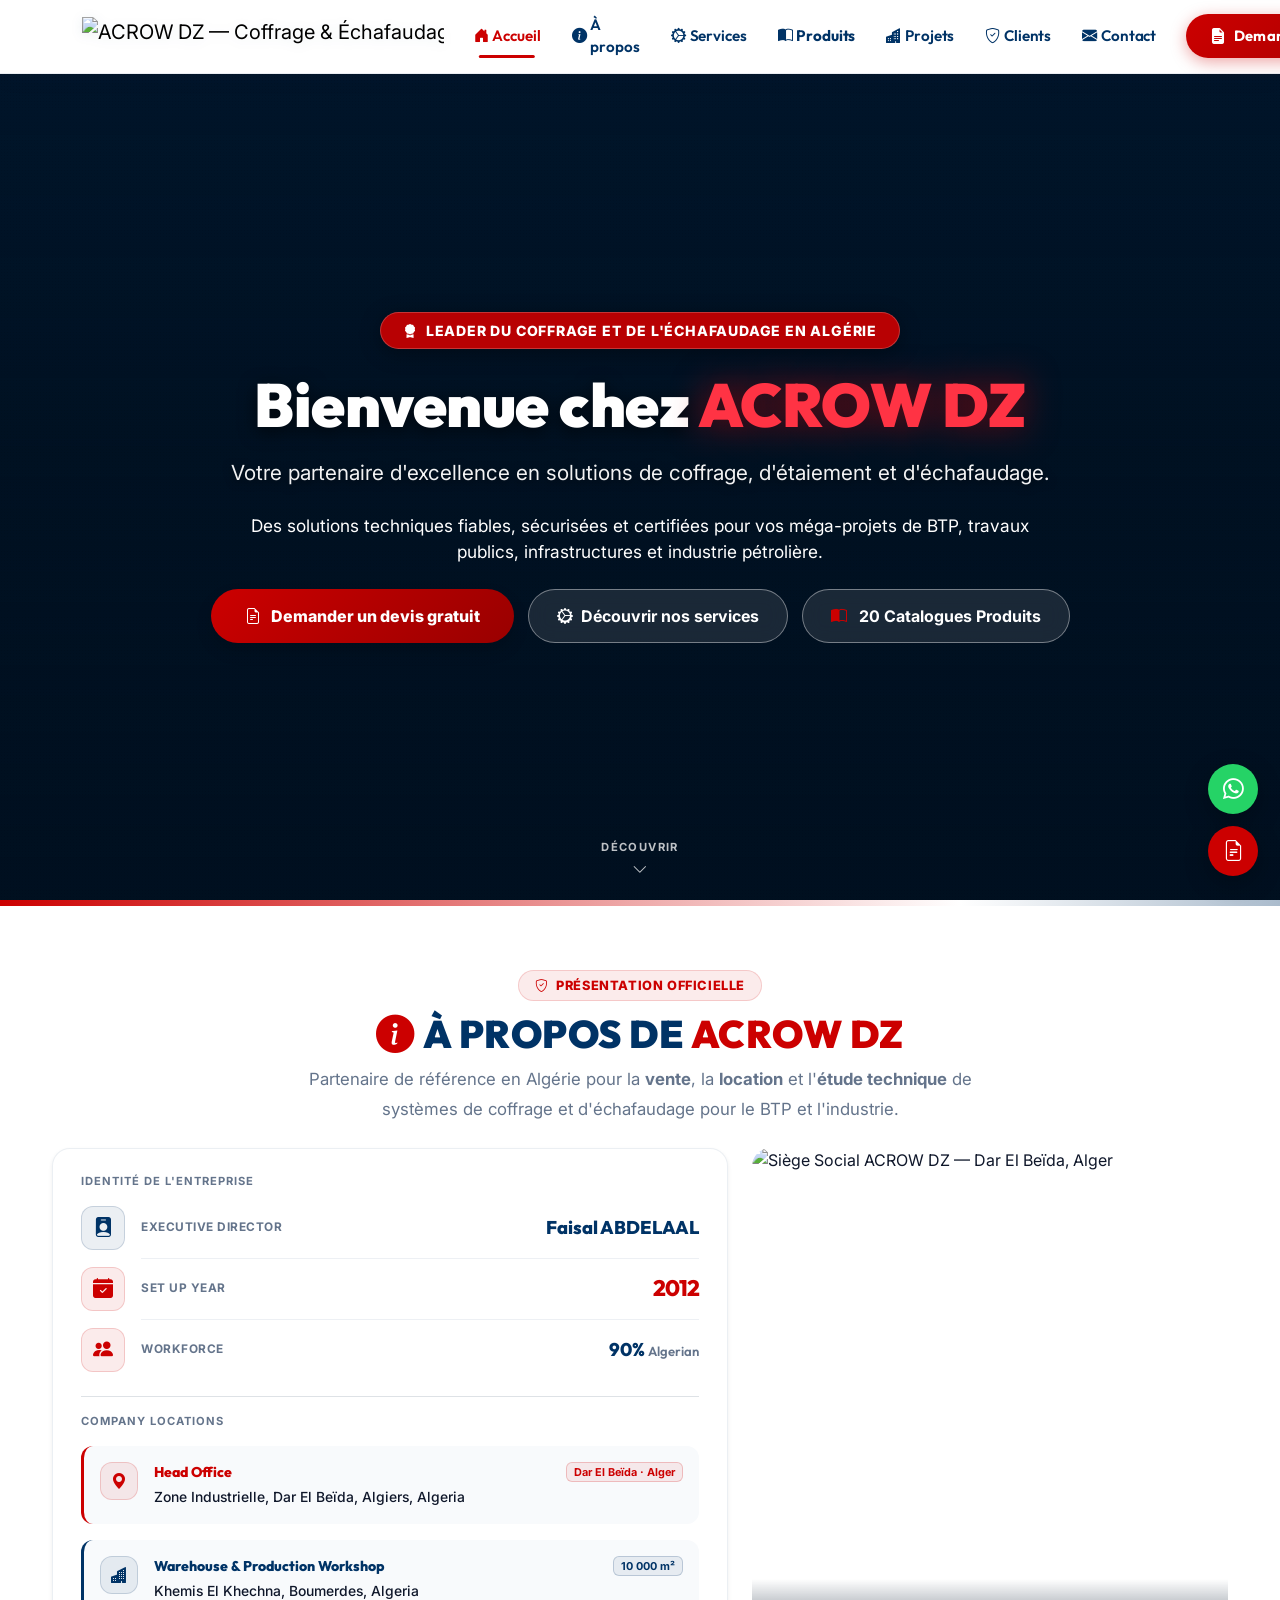
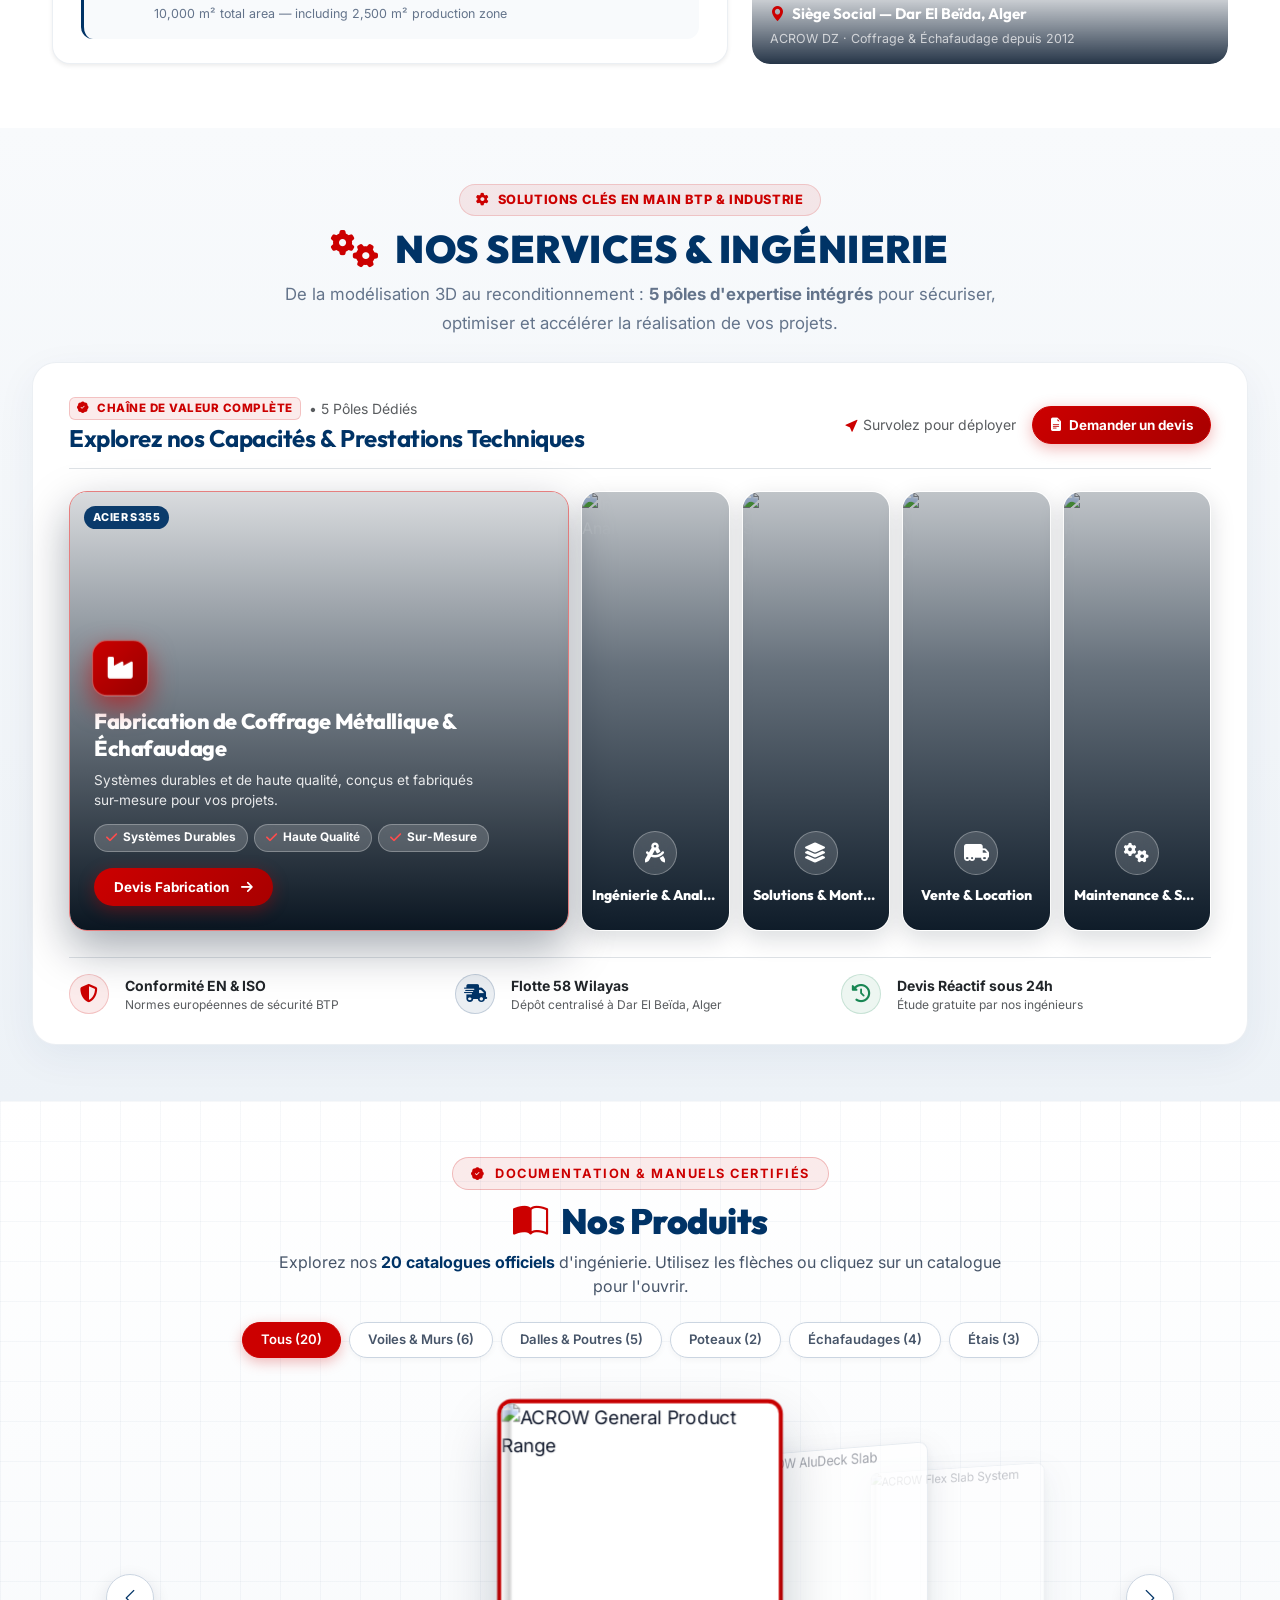
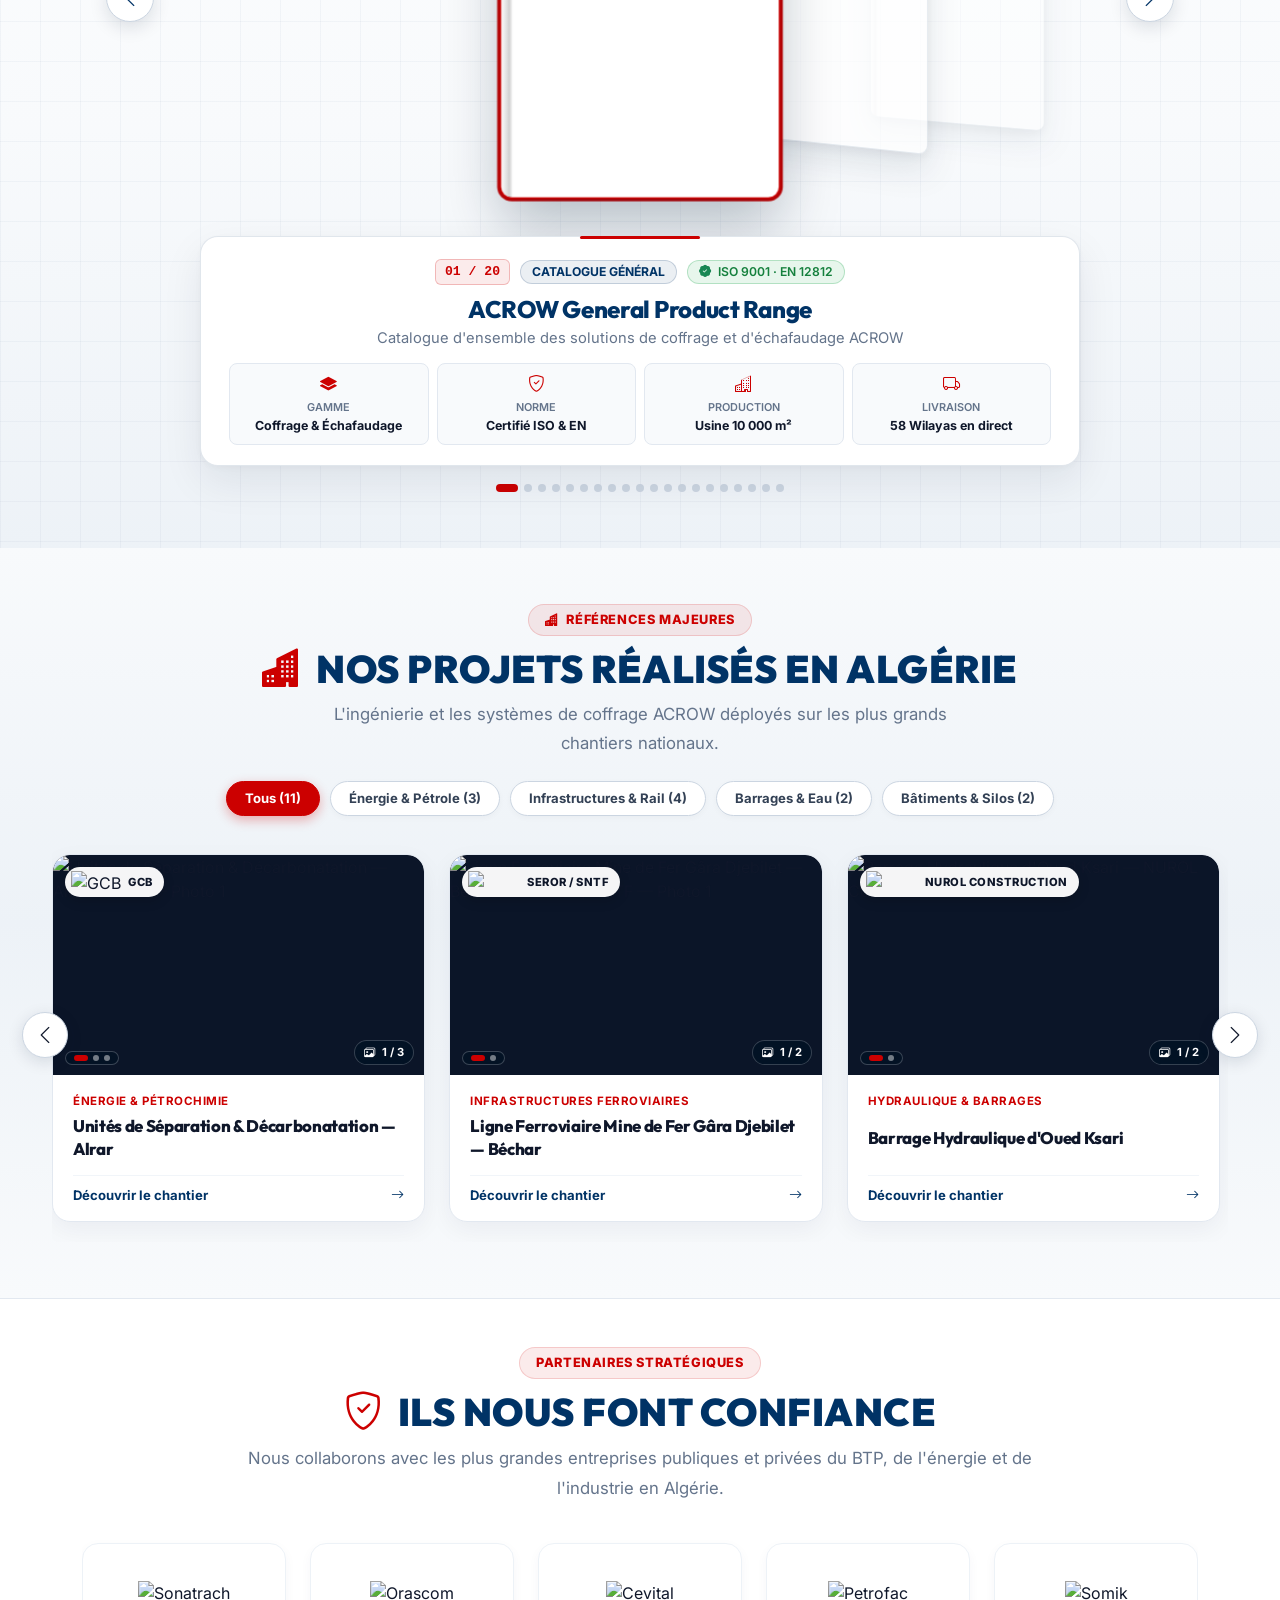
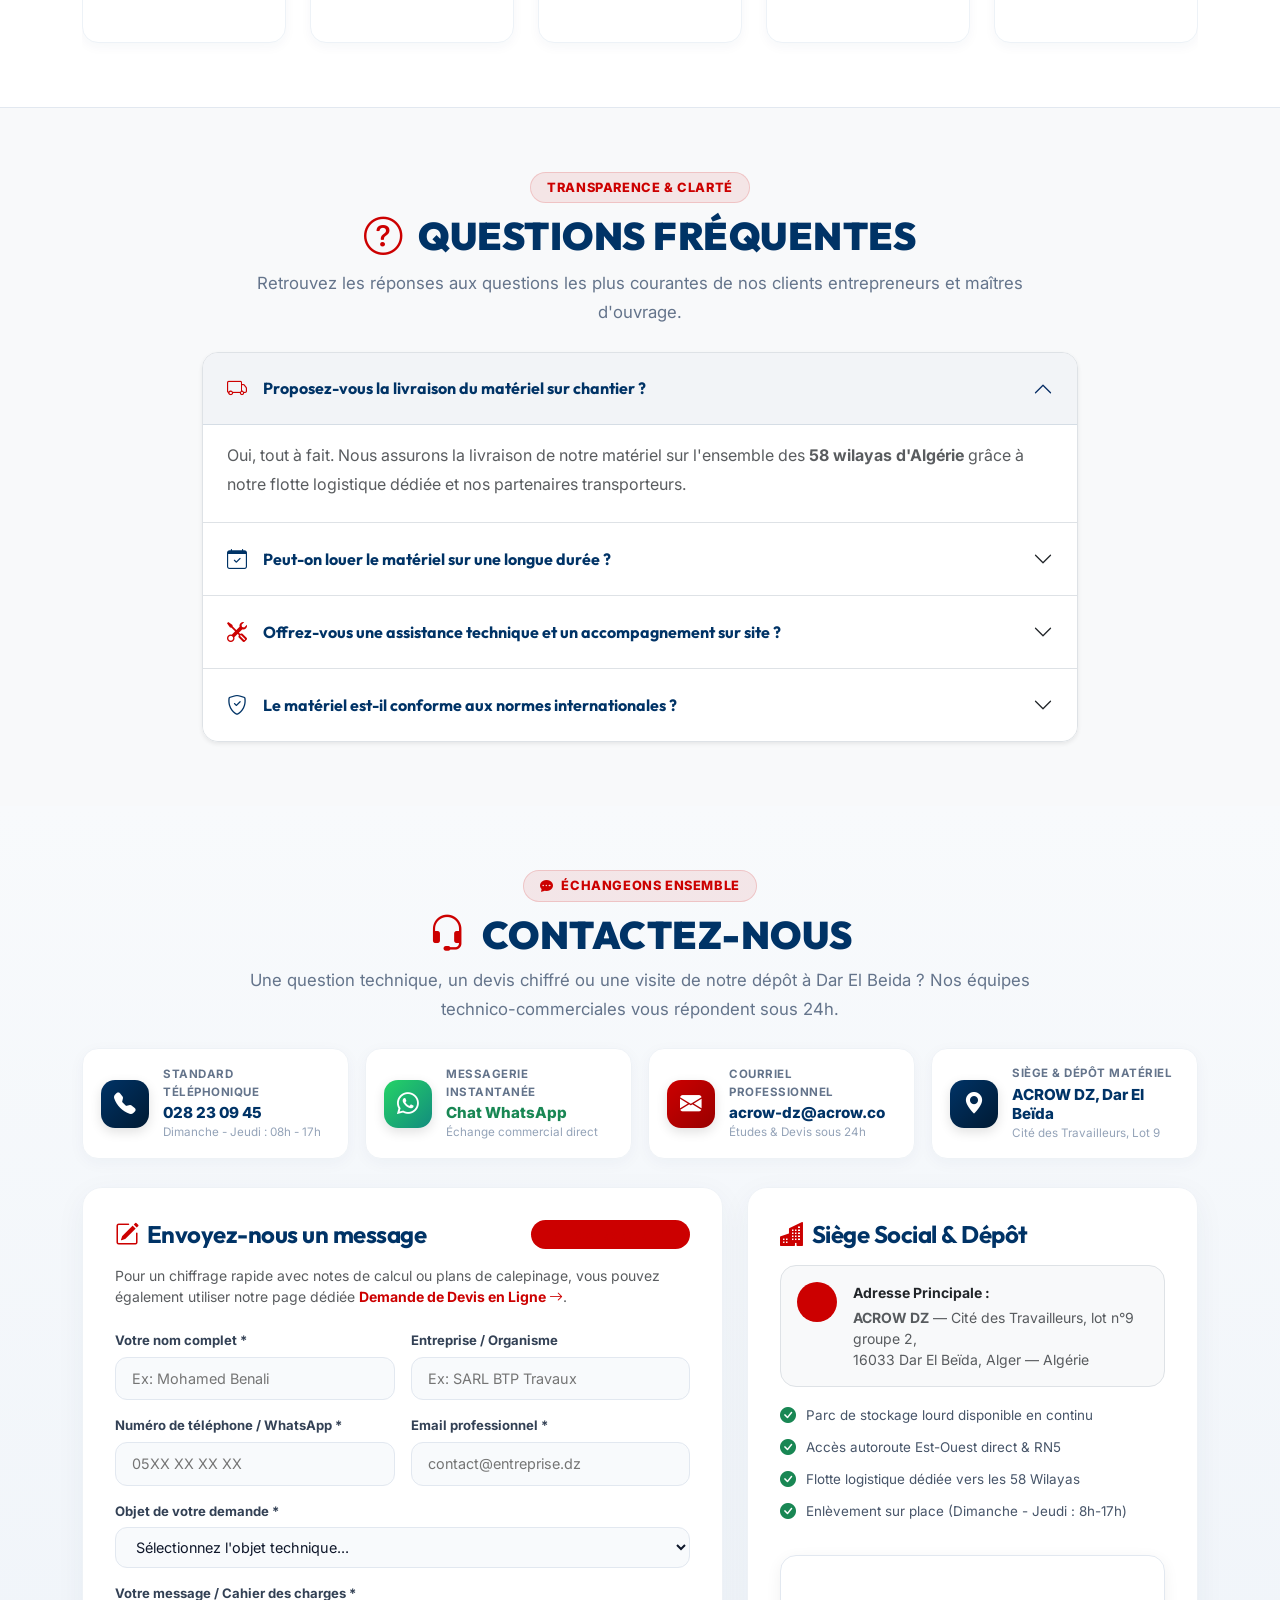
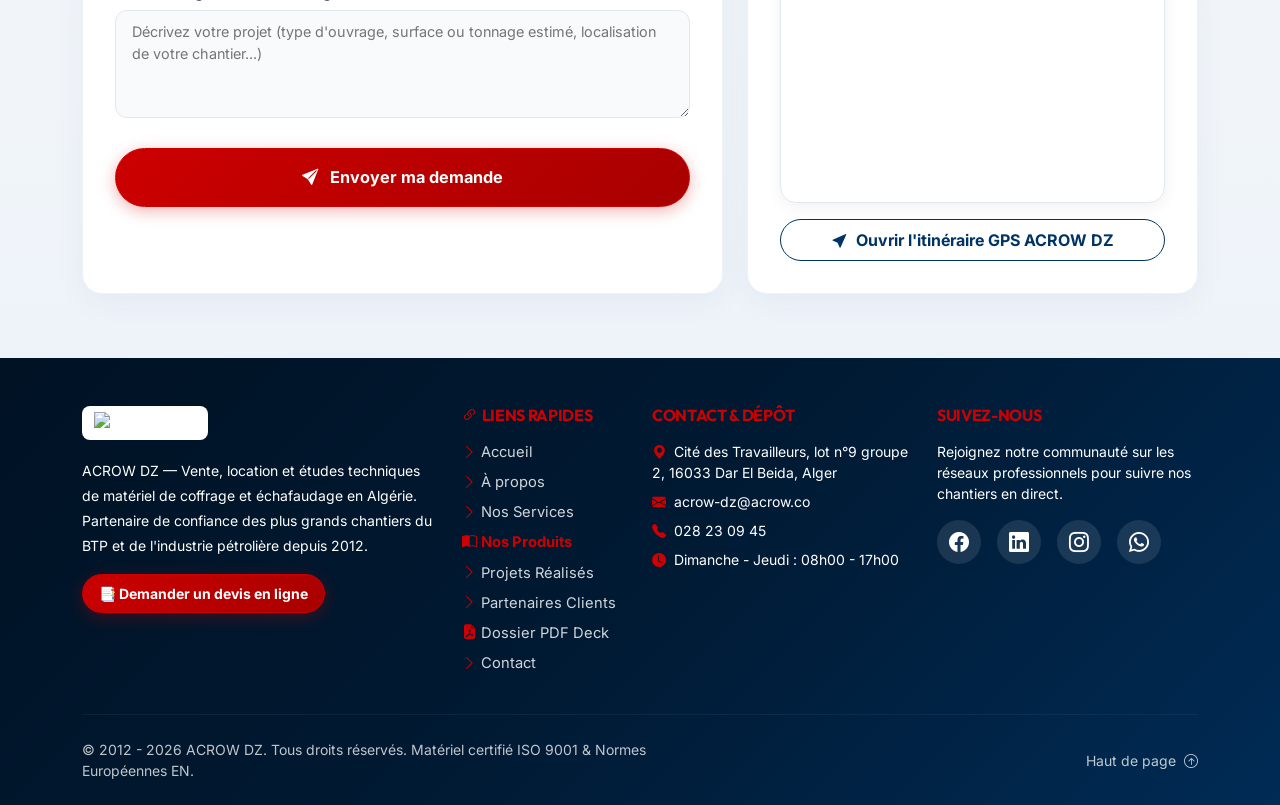
==== commit 3778ea61: "Suppression de l'image poster dans le Hero : affichage 100% video uniquement" ====
--- a/templates/index.html
+++ b/templates/index.html
@@ -375,6 +375,7 @@
        ========================================== */
     .hero {
       position: relative;
+      background-color: #001224;
       min-height: calc(100vh - var(--header-height-desktop));
       min-height: calc(100dvh - var(--header-height-desktop));
       display: flex;
@@ -2811,7 +2812,7 @@
        HERO SECTION WITH VIDEO BACKGROUND
        ========================================== -->
   <header class="hero" id="hero">
-    <video autoplay muted loop playsinline class="video-bg" poster="assets/images/cofrage.jpg">
+    <video autoplay muted loop playsinline preload="auto" class="video-bg">
       <source src="assets/images/cosider.mp4" type="video/mp4">
       <source src="assets/images/hero.mp4" type="video/mp4">
       Votre navigateur ne supporte pas la lecture vidéo.
@@ -4136,6 +4137,19 @@
 
   <script>
     document.addEventListener("DOMContentLoaded", () => {
+      // Ensure hero video plays immediately without showing any photo
+      const heroVideo = document.querySelector('.hero video.video-bg');
+      if (heroVideo) {
+        heroVideo.muted = true;
+        const playPromise = heroVideo.play();
+        if (playPromise !== undefined) {
+          playPromise.catch(() => {
+            document.addEventListener('touchstart', () => { heroVideo.play(); }, { once: true });
+            document.addEventListener('click', () => { heroVideo.play(); }, { once: true });
+          });
+        }
+      }
+
       // 0. Site Header scroll shrink & active nav tracking
       const siteHeader = document.getElementById("siteHeader");
       const navLinks = document.querySelectorAll(".modern-navbar .nav-link");
@@ -4867,60 +4881,18 @@
           return 380;
         }
 
-        // --- SLIDE AUTOMATIQUE DU CARROUSEL GLOBAL (DOUX & CALME) ---
-        let autoProjTimer = null;
-        const AUTOPLAY_INTERVAL = 6500; // Défilement doux entre cartes toutes les 6.5 secondes
-
-        function autoSlideNext() {
-          const step = getScrollStep();
-          const maxScroll = track.scrollWidth - track.clientWidth;
-
-          // Si on arrive vers la fin du slider, on revient doucement au début
-          if (track.scrollLeft >= maxScroll - 30) {
-            track.scrollTo({ left: 0, behavior: 'smooth' });
-          } else {
-            track.scrollBy({ left: step, behavior: 'smooth' });
-          }
-        }
-
-        function startProjAutoSlide() {
-          stopProjAutoSlide();
-          autoProjTimer = setInterval(autoSlideNext, AUTOPLAY_INTERVAL);
-        }
-
-        function stopProjAutoSlide() {
-          if (autoProjTimer) {
-            clearInterval(autoProjTimer);
-            autoProjTimer = null;
-          }
-        }
-
+        // --- NAVIGATION MANUELLE DU TRACK DE CARTES (AUCUN DÉFILEMENT AUTOMATIQUE DES CARTES) ---
         if (prevBtn) {
           prevBtn.addEventListener('click', () => {
             track.scrollBy({ left: -getScrollStep(), behavior: 'smooth' });
-            startProjAutoSlide();
           });
         }
 
         if (nextBtn) {
           nextBtn.addEventListener('click', () => {
             track.scrollBy({ left: getScrollStep(), behavior: 'smooth' });
-            startProjAutoSlide();
           });
         }
-
-        // Pause quand la souris survole le carrousel pour laisser l'utilisateur explorer
-        if (sliderContainer) {
-          sliderContainer.addEventListener('mouseenter', stopProjAutoSlide);
-          sliderContainer.addEventListener('mouseleave', startProjAutoSlide);
-        }
-
-        // Gestion du tactile (mobile/tablette)
-        track.addEventListener('touchstart', stopProjAutoSlide, { passive: true });
-        track.addEventListener('touchend', startProjAutoSlide, { passive: true });
-
-        // Démarrer l'autoplay initial du carrousel global
-        startProjAutoSlide();
 
         // --- SLIDE AUTOMATIQUE DES PHOTOS À L'INTÉRIEUR DE CHAQUE PROJET ---
         const cardSliders = [];
@@ -5087,7 +5059,6 @@
 
             // Revenir au début du slider avec animation fluide
             track.scrollTo({ left: 0, behavior: 'smooth' });
-            startProjAutoSlide();
           });
         });
 
@@ -5104,7 +5075,6 @@
         let currentTitle = '';
 
         function openLightbox(photos, title, startIdx = 0) {
-          stopProjAutoSlide();
           cardSliders.forEach(s => s.stop());
           currentPhotos = photos;
           currentPhotoIdx = startIdx;
@@ -5117,7 +5087,6 @@
         function closeLightbox() {
           lightbox.classList.remove('active');
           document.body.style.overflow = '';
-          startProjAutoSlide();
           cardSliders.forEach(s => s.start());
         }
 
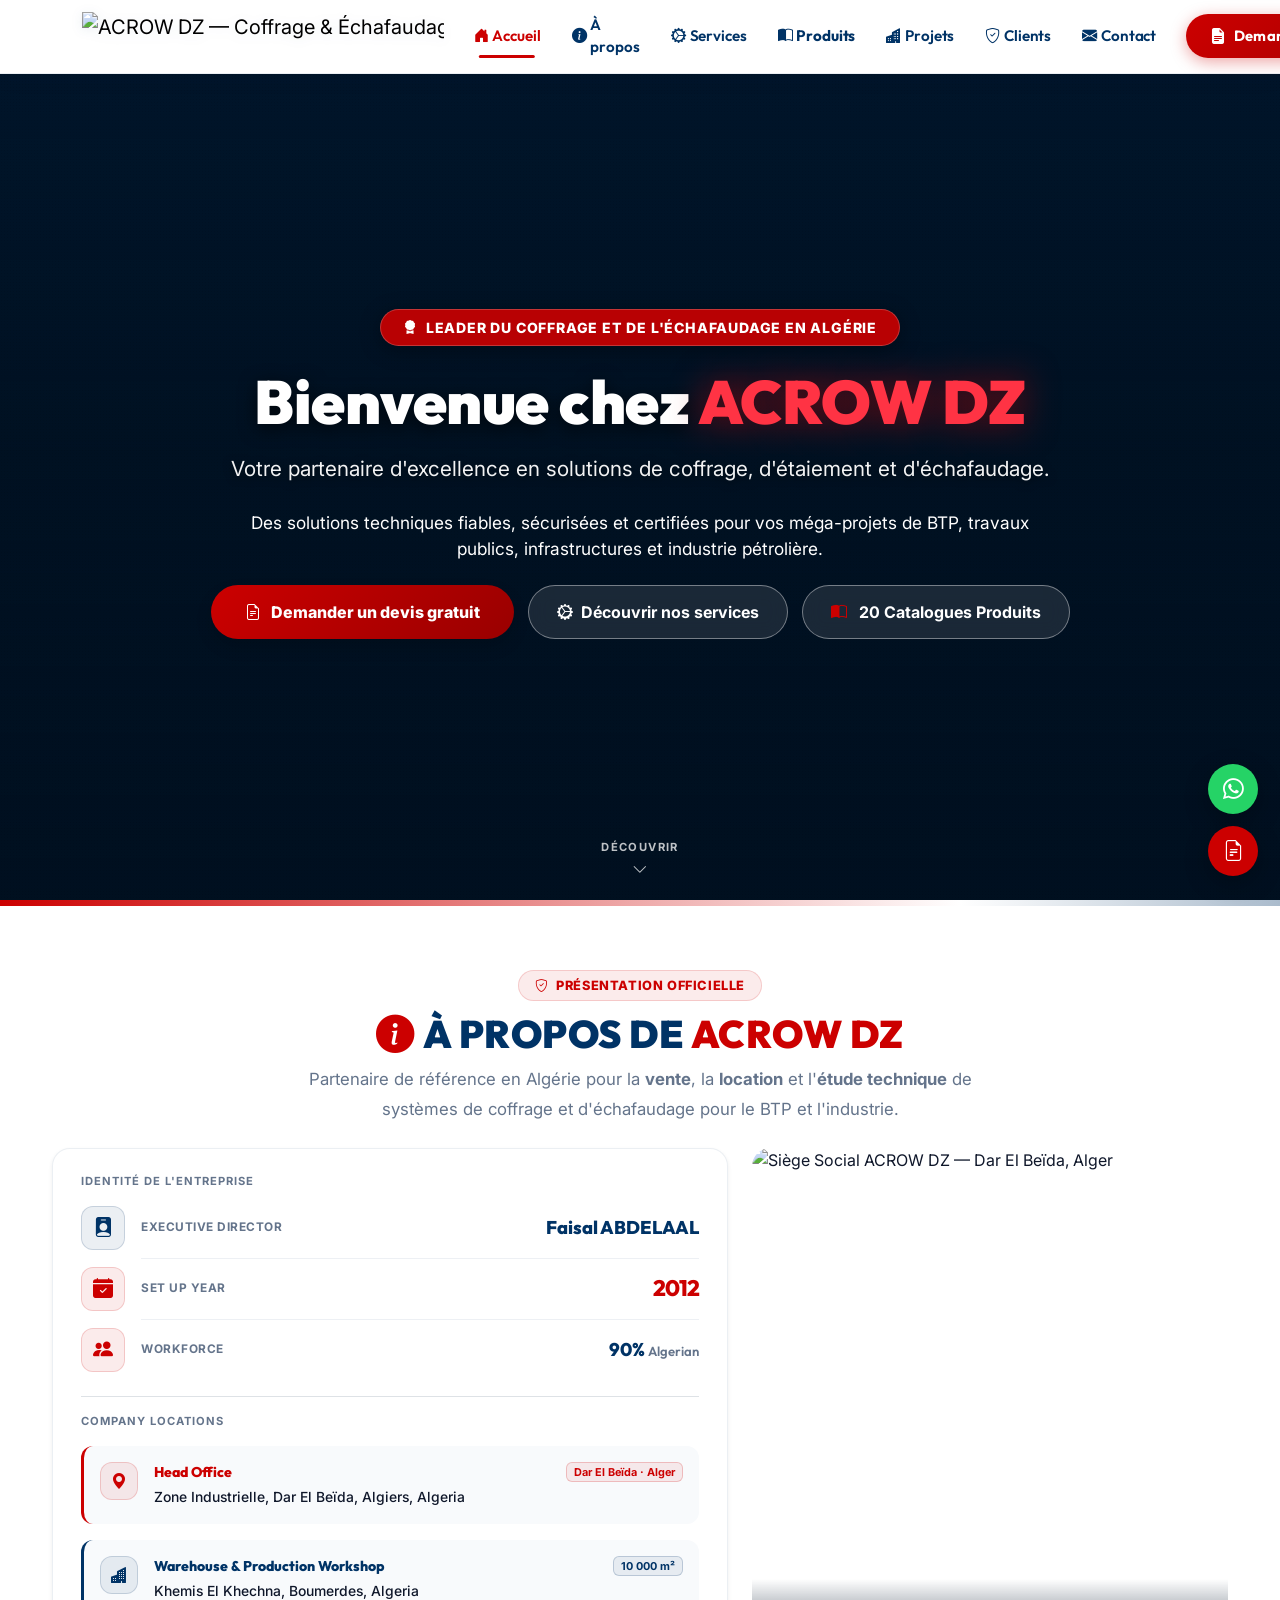
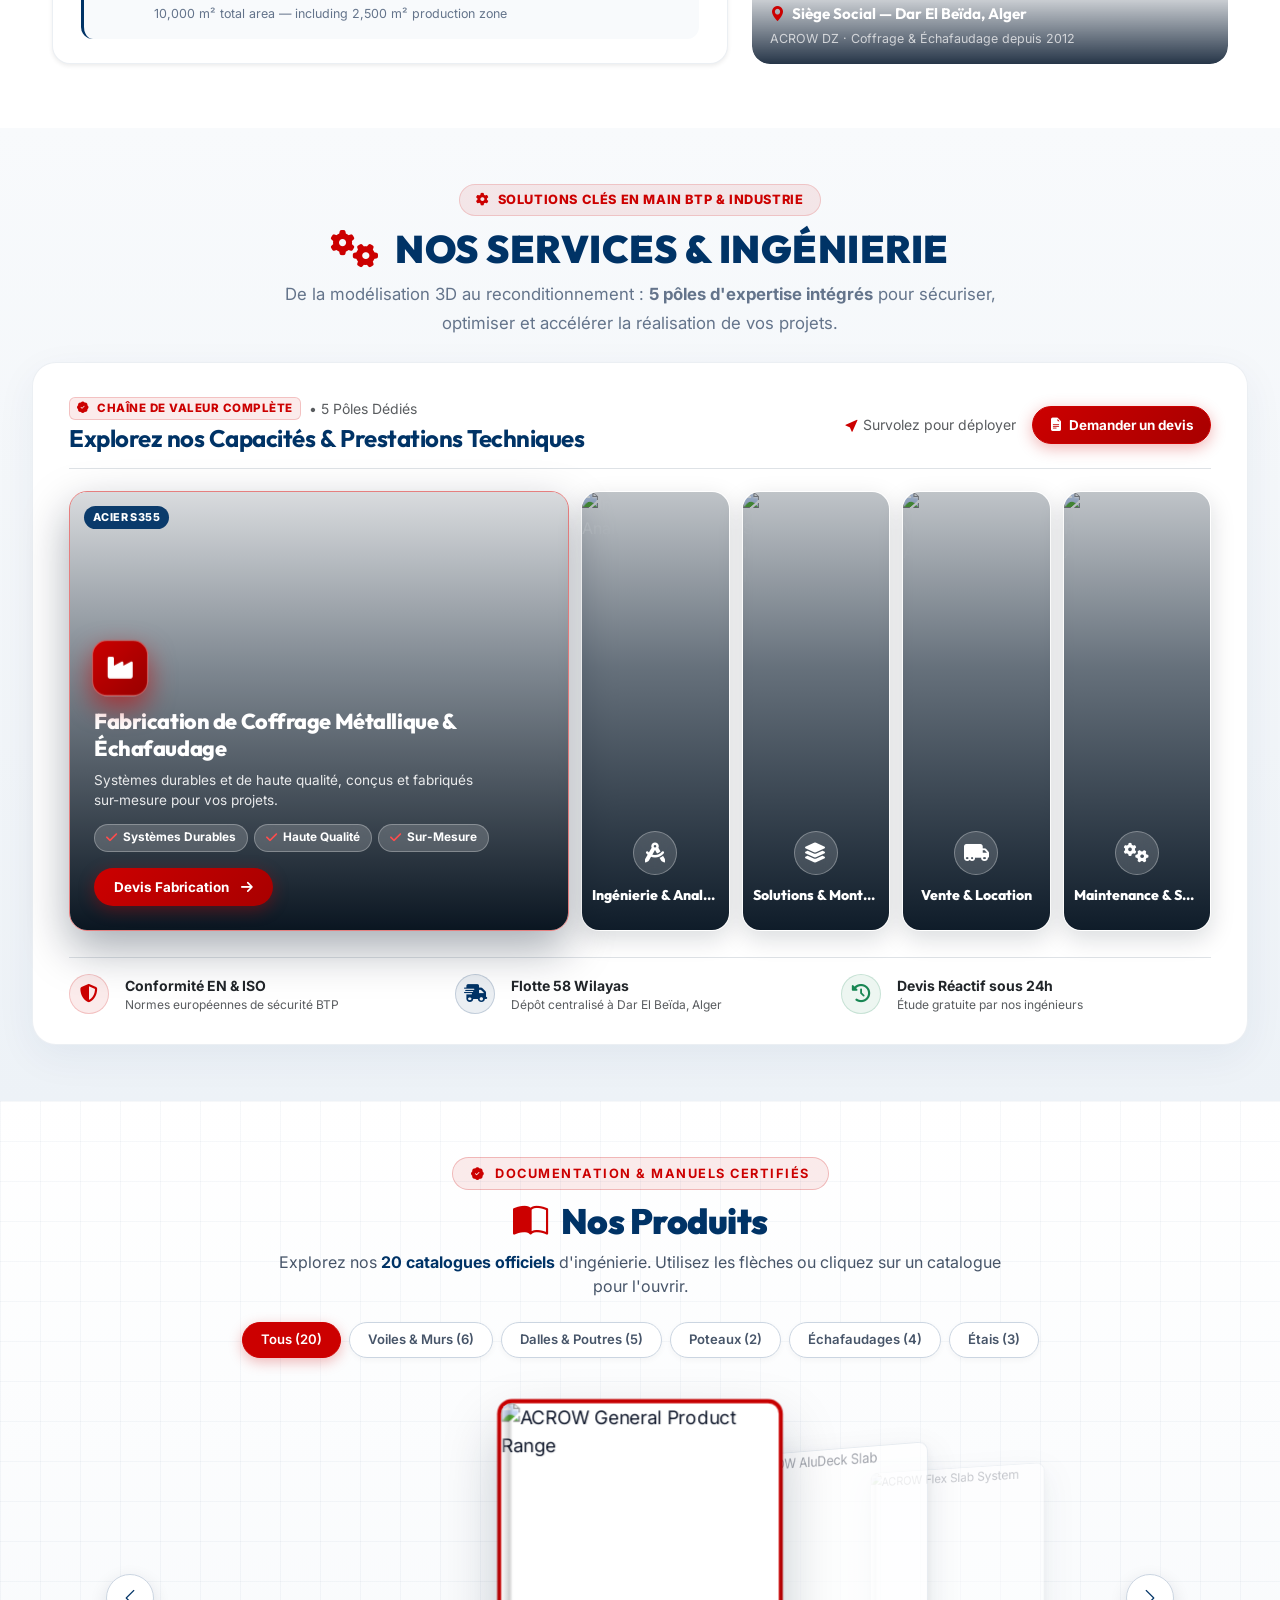
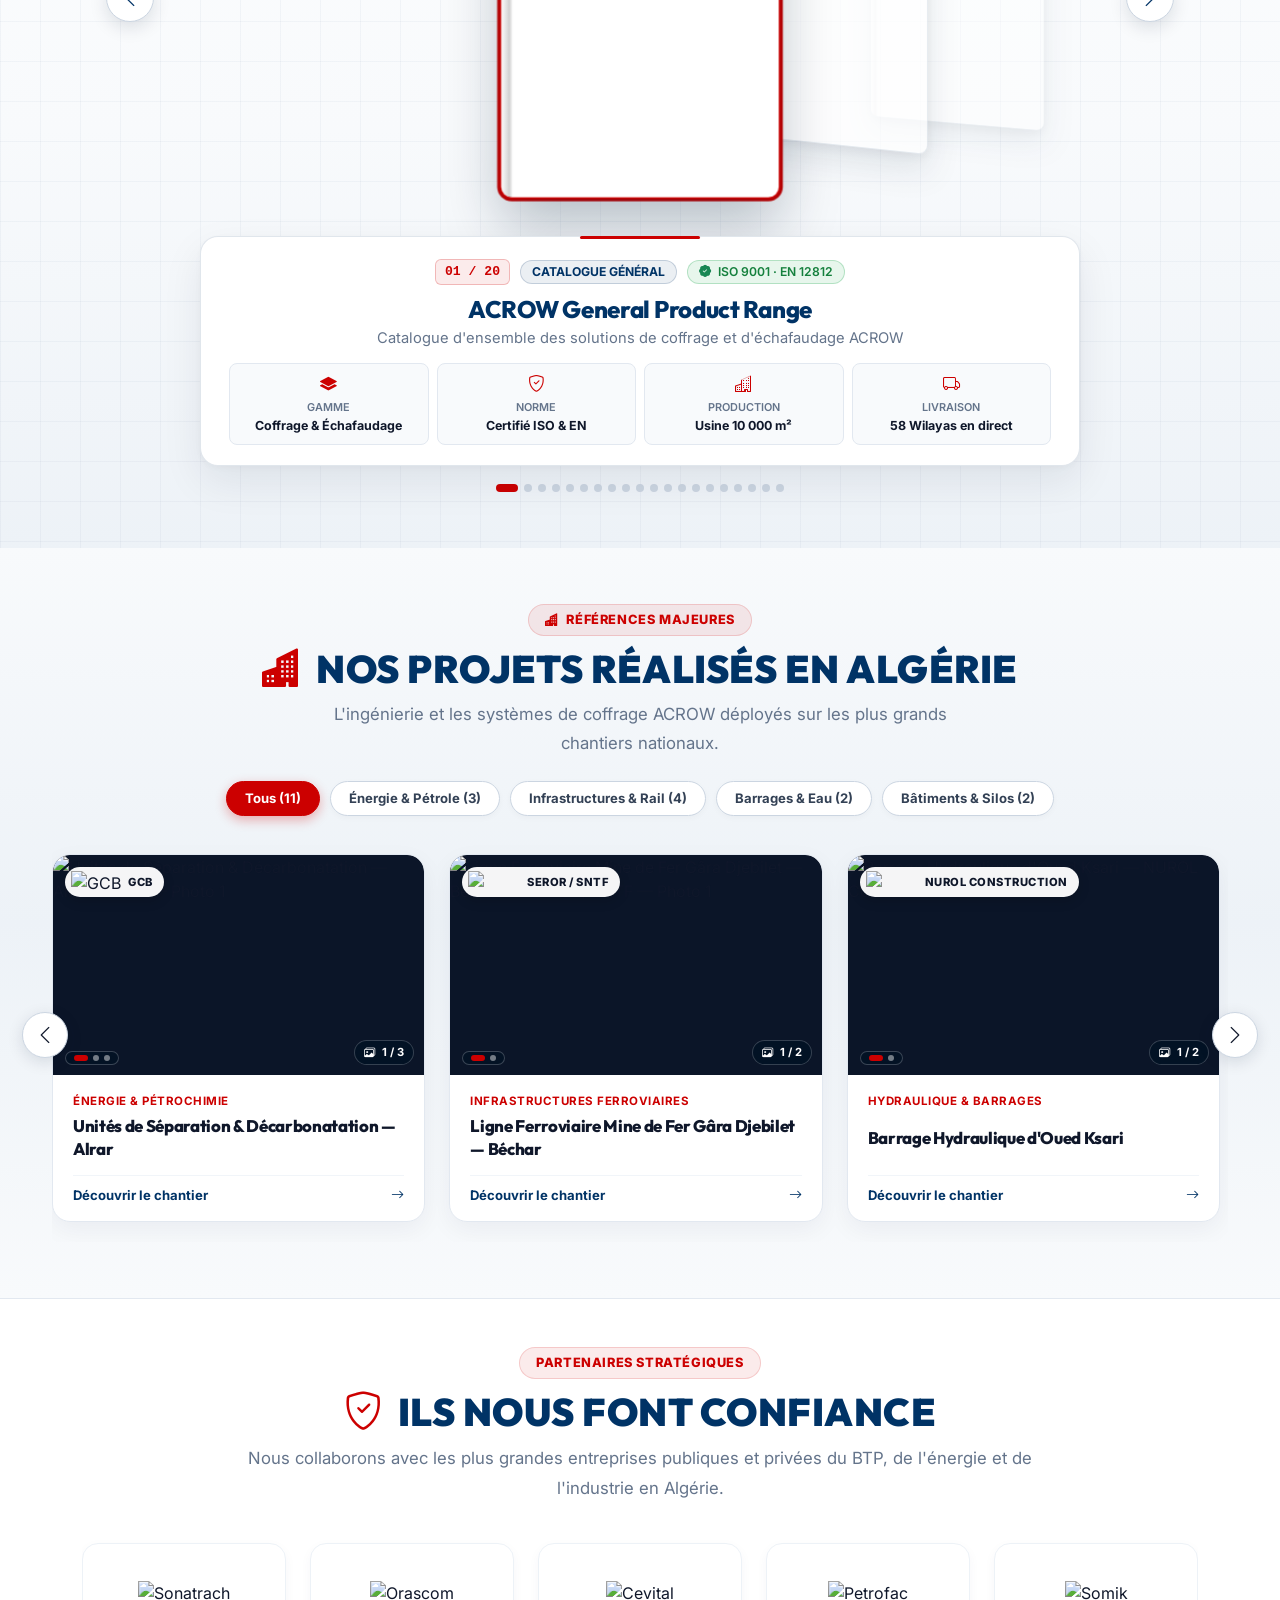
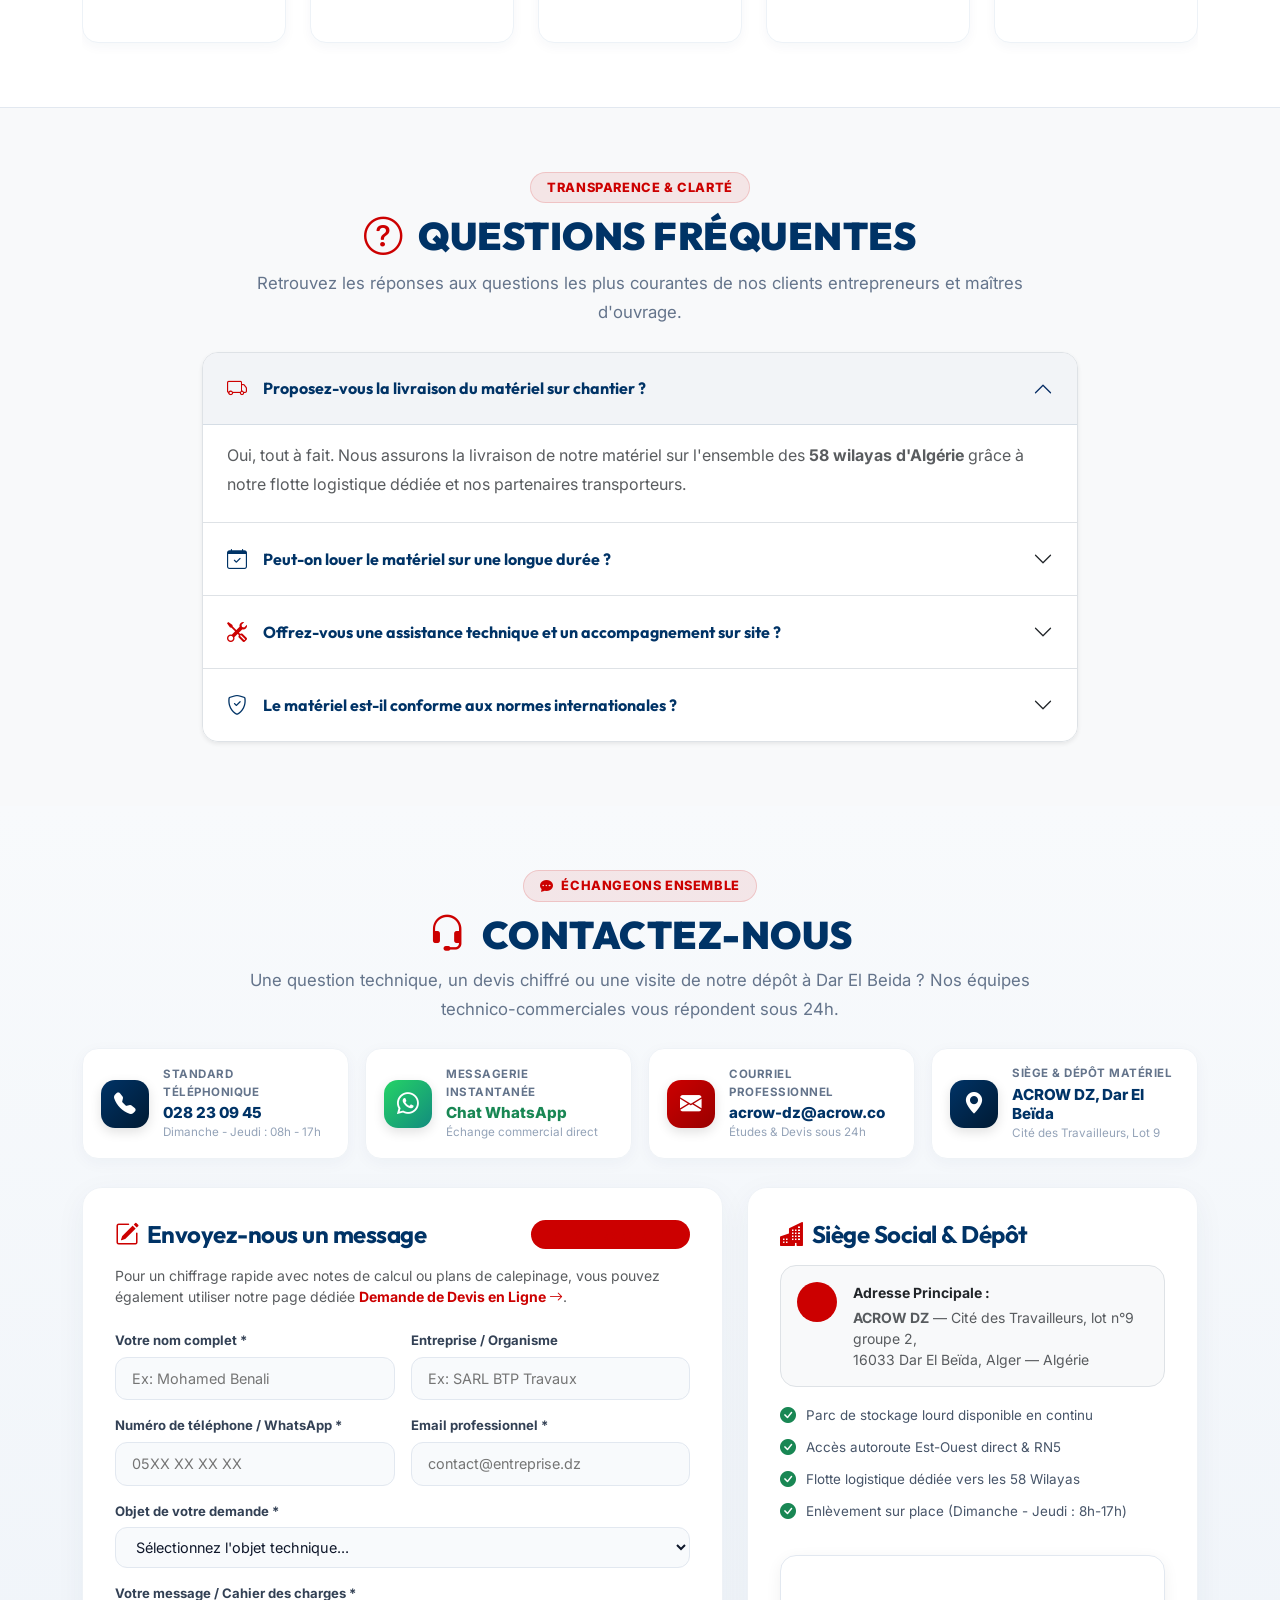
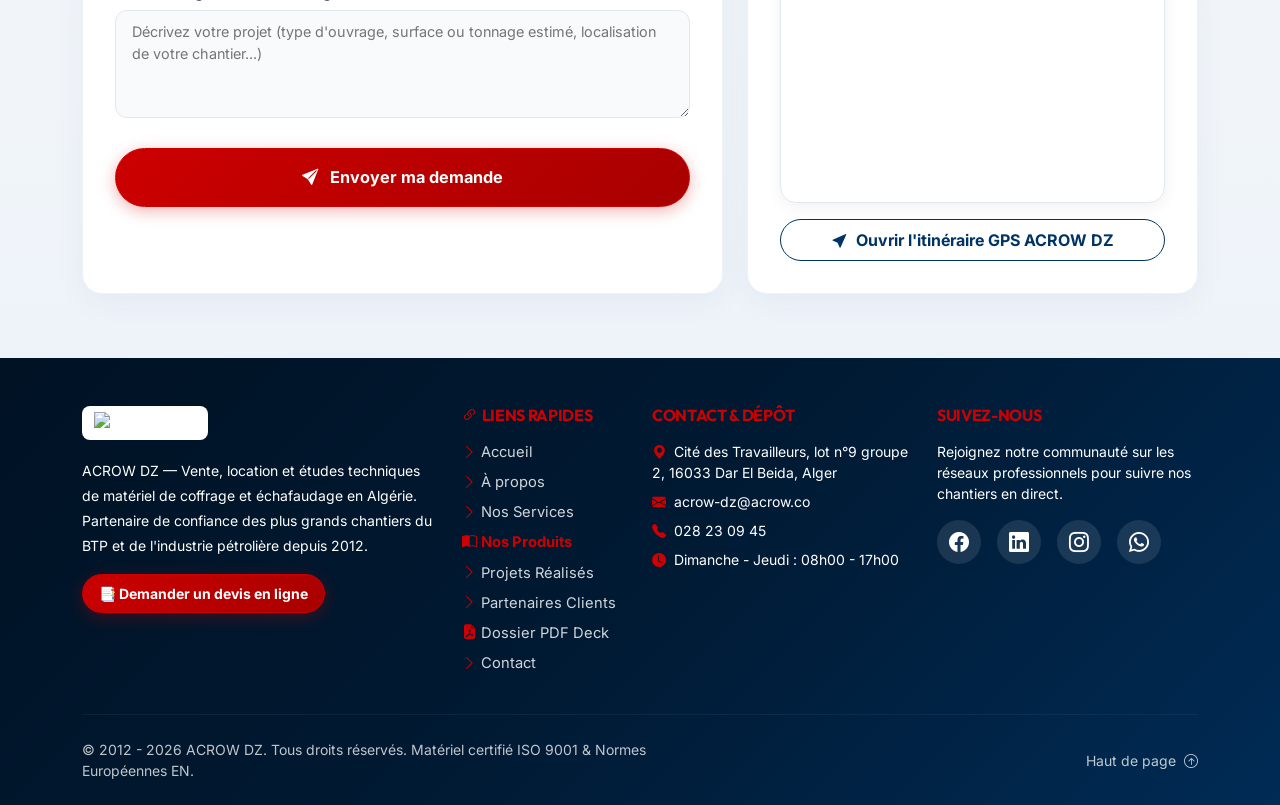
==== commit f46578c1: "Agrandissement equilibre du logo et ajustement precis de l'espace entre le Hero et la navbar" ====
--- a/templates/index.html
+++ b/templates/index.html
@@ -64,8 +64,8 @@
       --shadow-card: 0 10px 30px rgba(0, 51, 102, 0.08);
       --shadow-card-hover: 0 20px 45px rgba(0, 51, 102, 0.16);
       --border-radius: 20px;
-      --header-height-desktop: 70px;
-      --header-height-mobile: 64px;
+      --header-height-desktop: 68px;
+      --header-height-mobile: 58px;
     }
 
     /* Utilitaires de Couleurs Harmonisées ACROW DZ */
@@ -208,35 +208,35 @@
       transform: scale(1.02);
     }
     .logo-navbar {
-      height: 38px;
-      max-height: 40px;
+      height: 48px;
+      max-height: 52px;
       width: auto;
       object-fit: contain;
       filter: drop-shadow(0 2px 6px rgba(0, 51, 102, 0.08));
       transition: height 0.25s ease, max-height 0.25s ease;
     }
     .site-header-wrapper.scrolled .logo-navbar {
-      height: 32px;
-      max-height: 34px;
+      height: 40px;
+      max-height: 42px;
     }
     @media (max-width: 991.98px) {
       .logo-navbar {
+        height: 42px;
+        max-height: 45px;
+      }
+      .site-header-wrapper.scrolled .logo-navbar {
+        height: 35px;
+        max-height: 38px;
+      }
+    }
+    @media (max-width: 575.98px) {
+      .logo-navbar {
+        height: 38px;
+        max-height: 40px;
+      }
+      .site-header-wrapper.scrolled .logo-navbar {
         height: 32px;
         max-height: 34px;
-      }
-      .site-header-wrapper.scrolled .logo-navbar {
-        height: 28px;
-        max-height: 30px;
-      }
-    }
-    @media (max-width: 575.98px) {
-      .logo-navbar {
-        height: 27px;
-        max-height: 28px;
-      }
-      .site-header-wrapper.scrolled .logo-navbar {
-        height: 24px;
-        max-height: 25px;
       }
     }
 
@@ -385,20 +385,20 @@
       color: var(--white);
       text-align: center;
       overflow: hidden;
-      padding: 60px 20px 75px;
+      padding: 24px 20px 50px;
     }
     @media (max-width: 991.98px) {
       .hero {
         min-height: calc(100vh - var(--header-height-mobile));
         min-height: calc(100dvh - var(--header-height-mobile));
-        padding: 48px 16px 65px;
+        padding: 20px 16px 45px;
       }
     }
     @media (max-width: 575.98px) {
       .hero {
         min-height: calc(100vh - var(--header-height-mobile));
         min-height: calc(100dvh - var(--header-height-mobile));
-        padding: 36px 14px 55px;
+        padding: 16px 14px 40px;
         justify-content: center;
       }
     }
@@ -4150,7 +4150,19 @@
         }
       }
 
-      // 0. Site Header scroll shrink & active nav tracking
+      // 0. Dynamic Navbar Height Sync (eliminates any gap between navbar and hero)
+      function syncHeaderHeight() {
+        const header = document.getElementById("siteHeader");
+        if (header) {
+          const actualHeight = header.offsetHeight;
+          document.documentElement.style.setProperty('--header-height-desktop', actualHeight + 'px');
+          document.documentElement.style.setProperty('--header-height-mobile', actualHeight + 'px');
+        }
+      }
+      syncHeaderHeight();
+      window.addEventListener("resize", syncHeaderHeight, { passive: true });
+
+      // Site Header scroll shrink & active nav tracking
       const siteHeader = document.getElementById("siteHeader");
       const navLinks = document.querySelectorAll(".modern-navbar .nav-link");
       const trackedSections = document.querySelectorAll("header.hero, section[id]");
